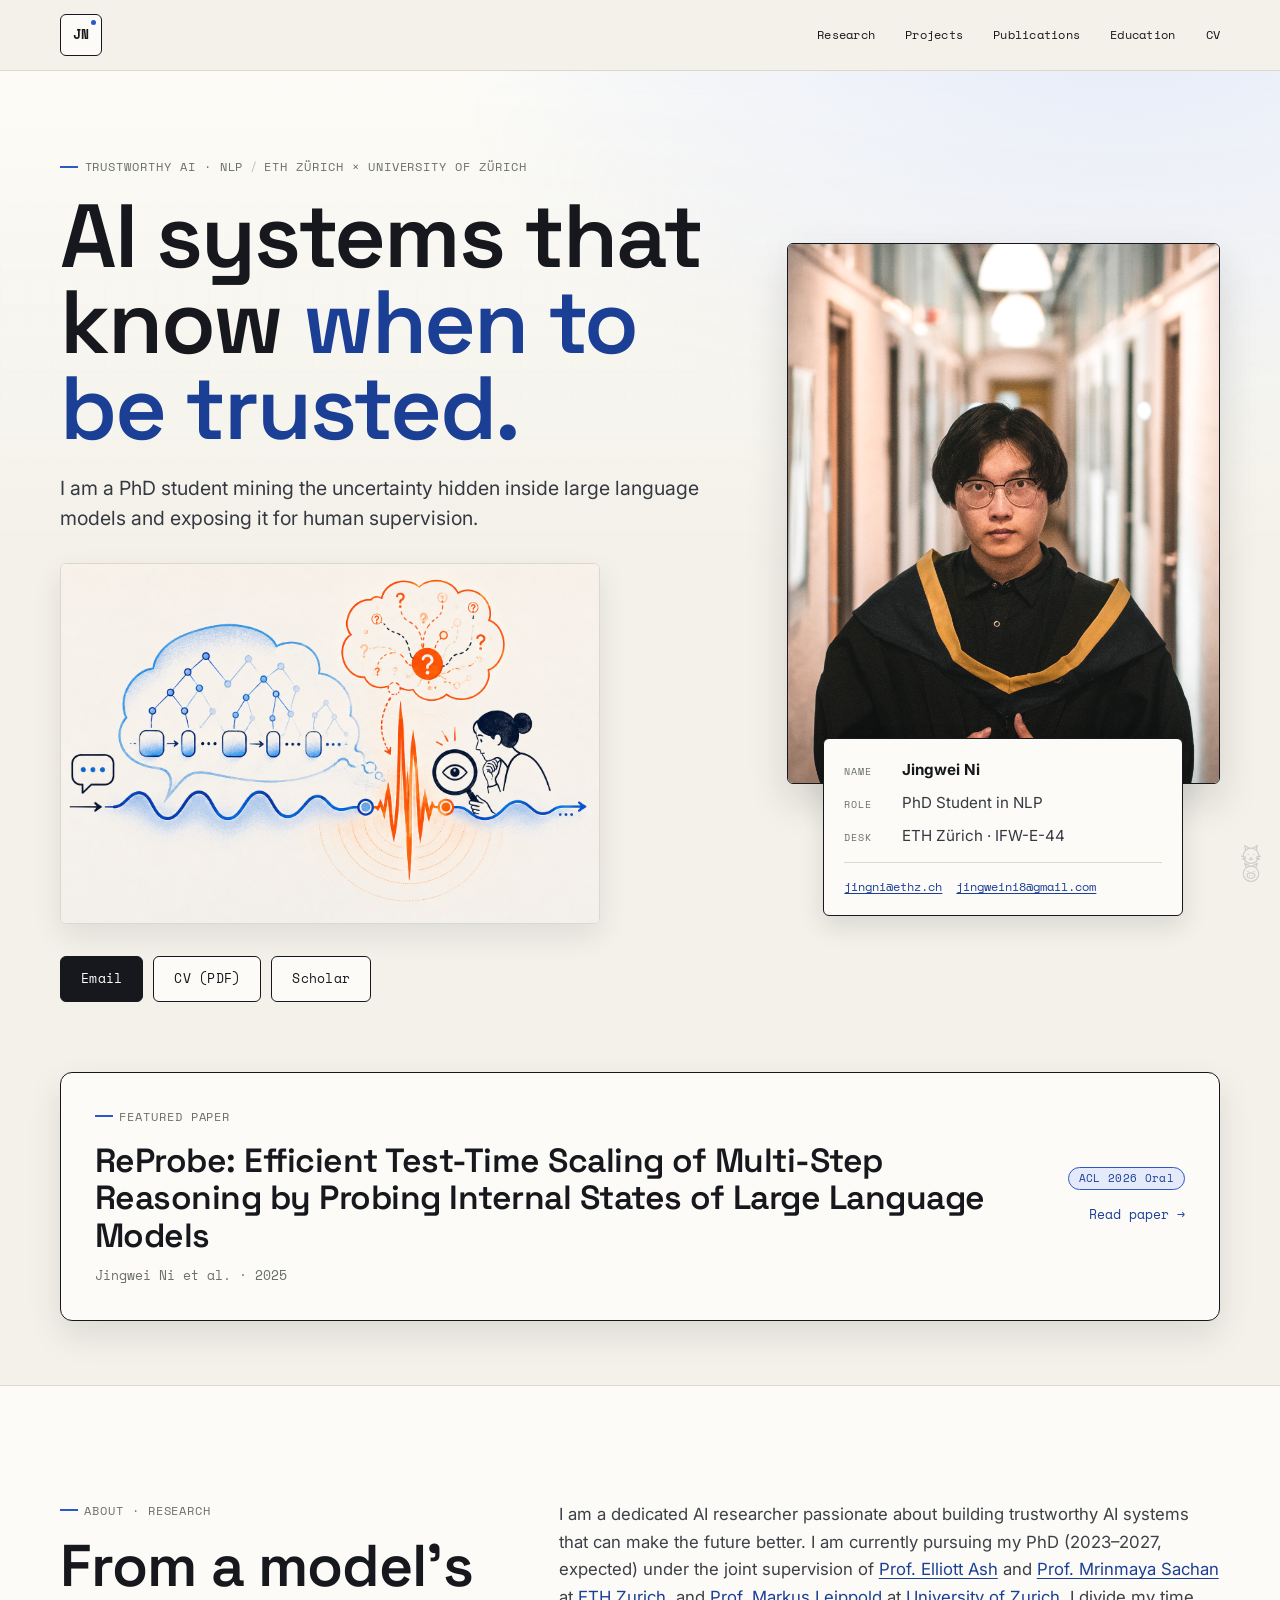
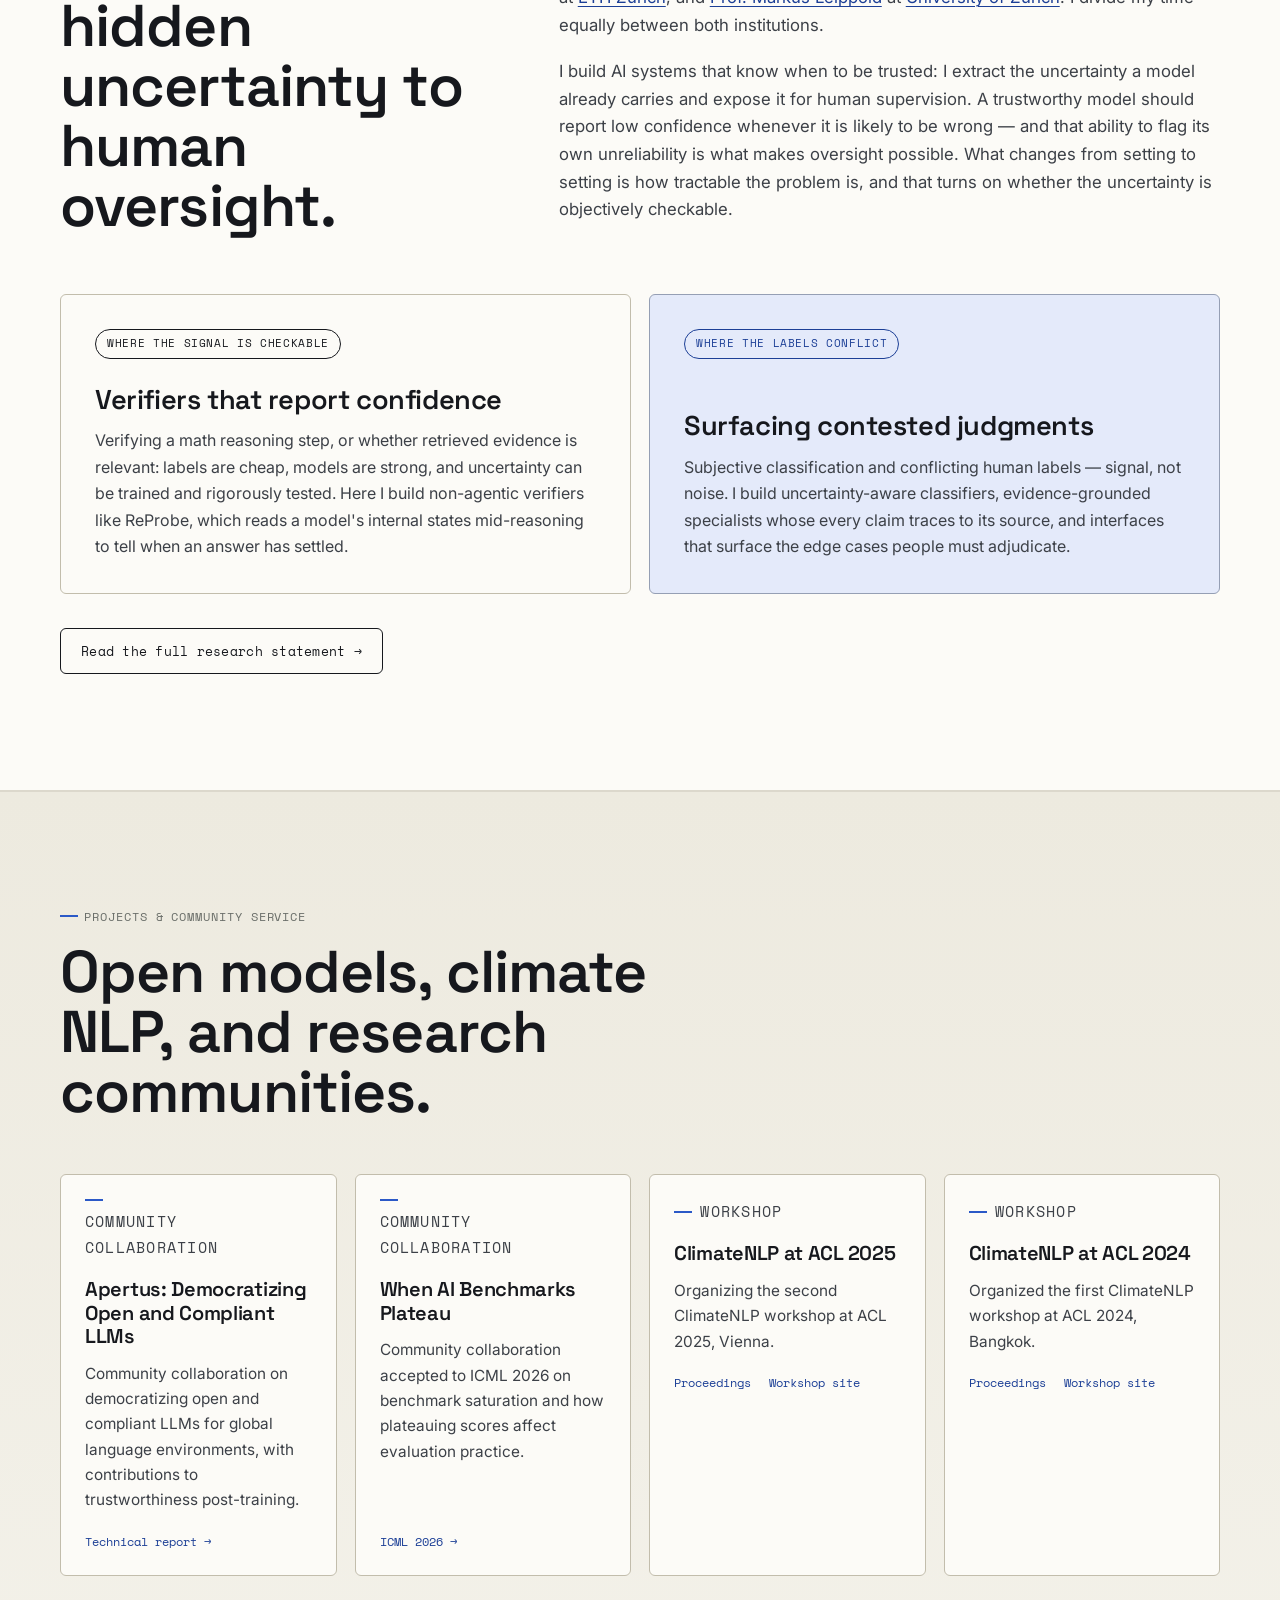
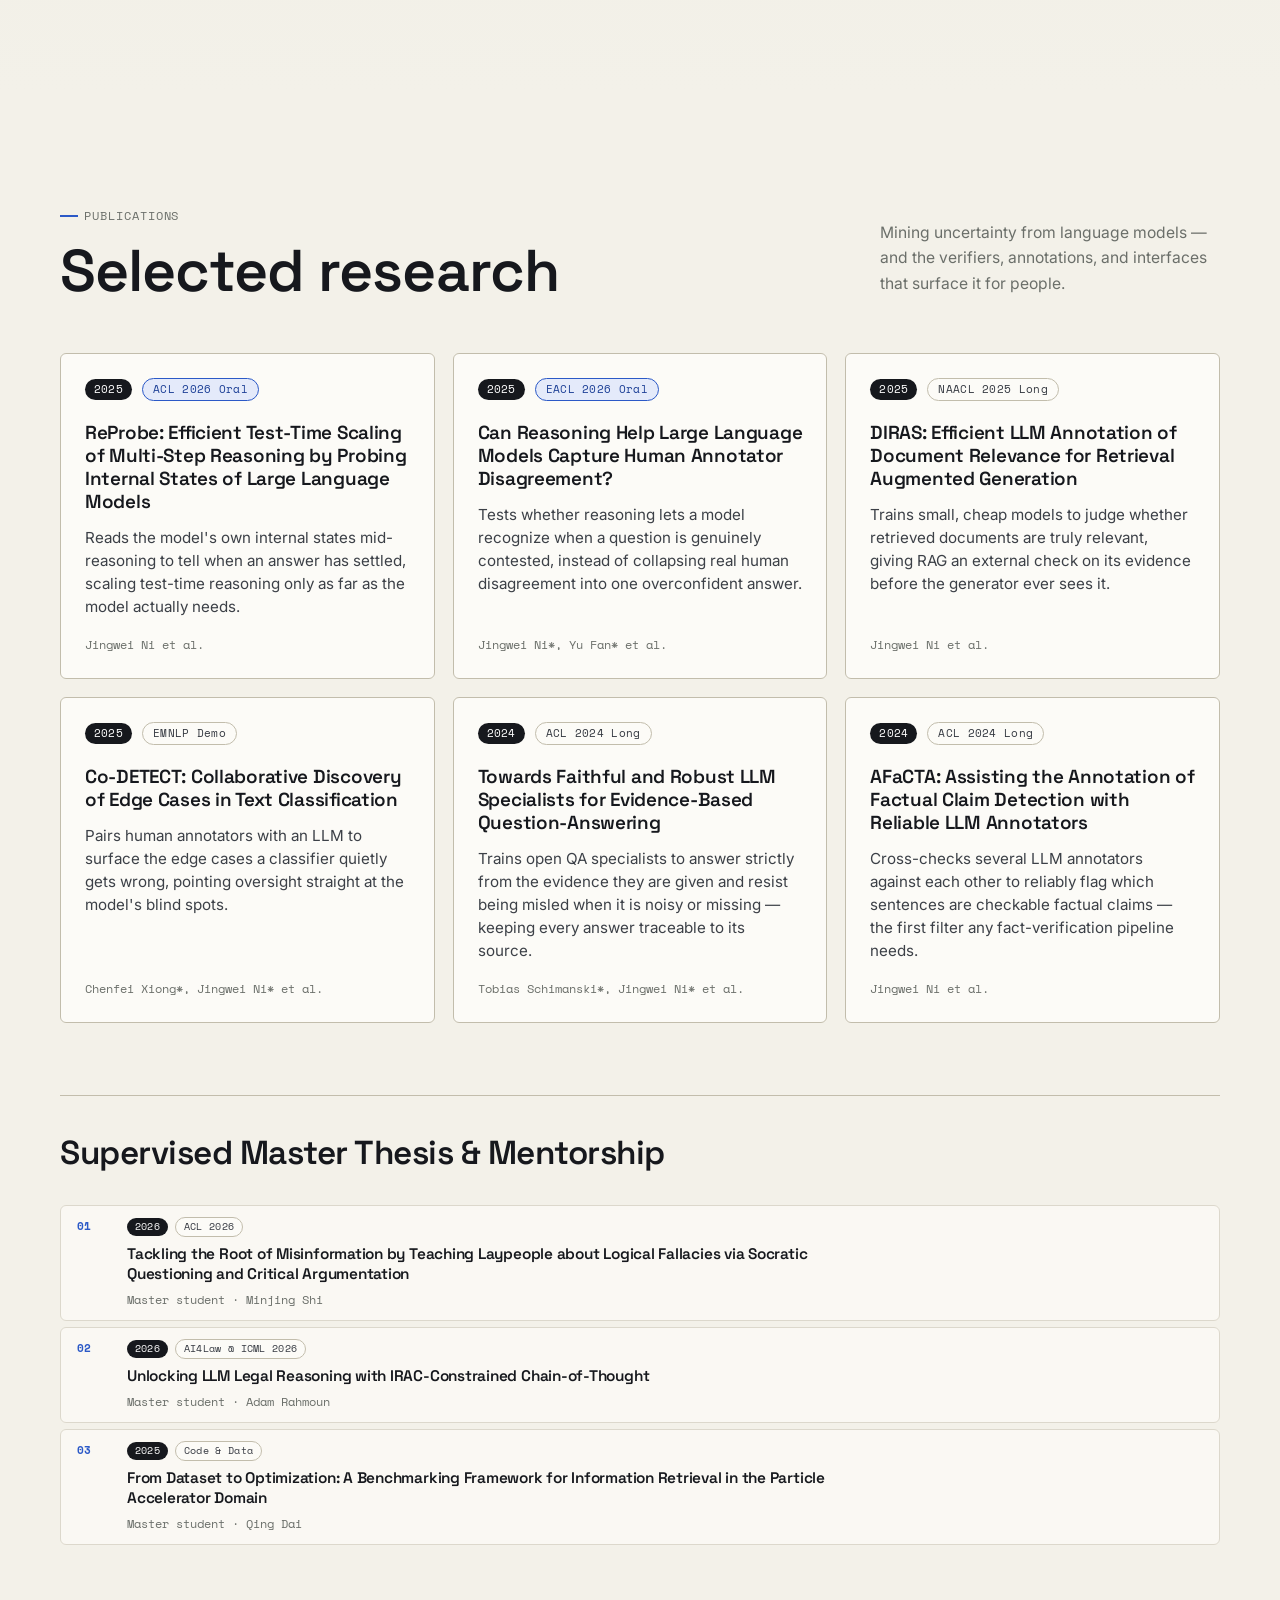
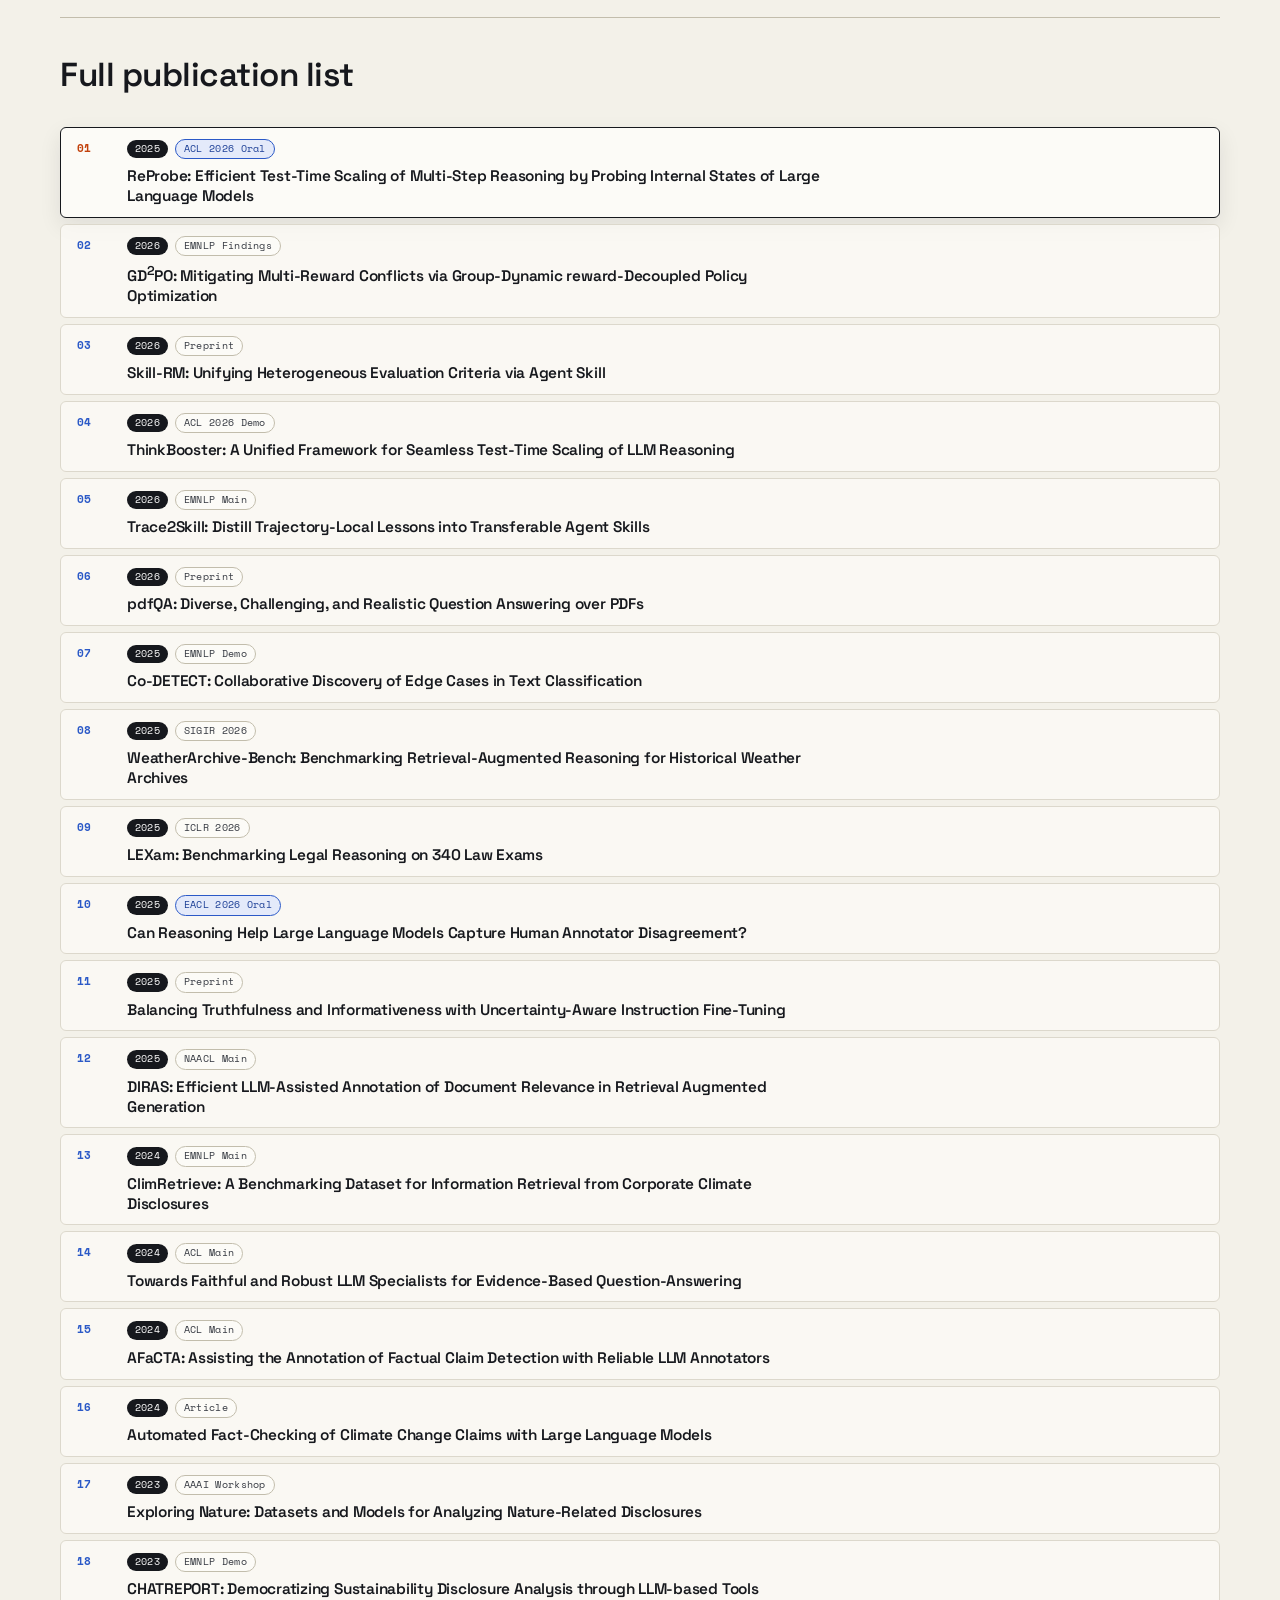
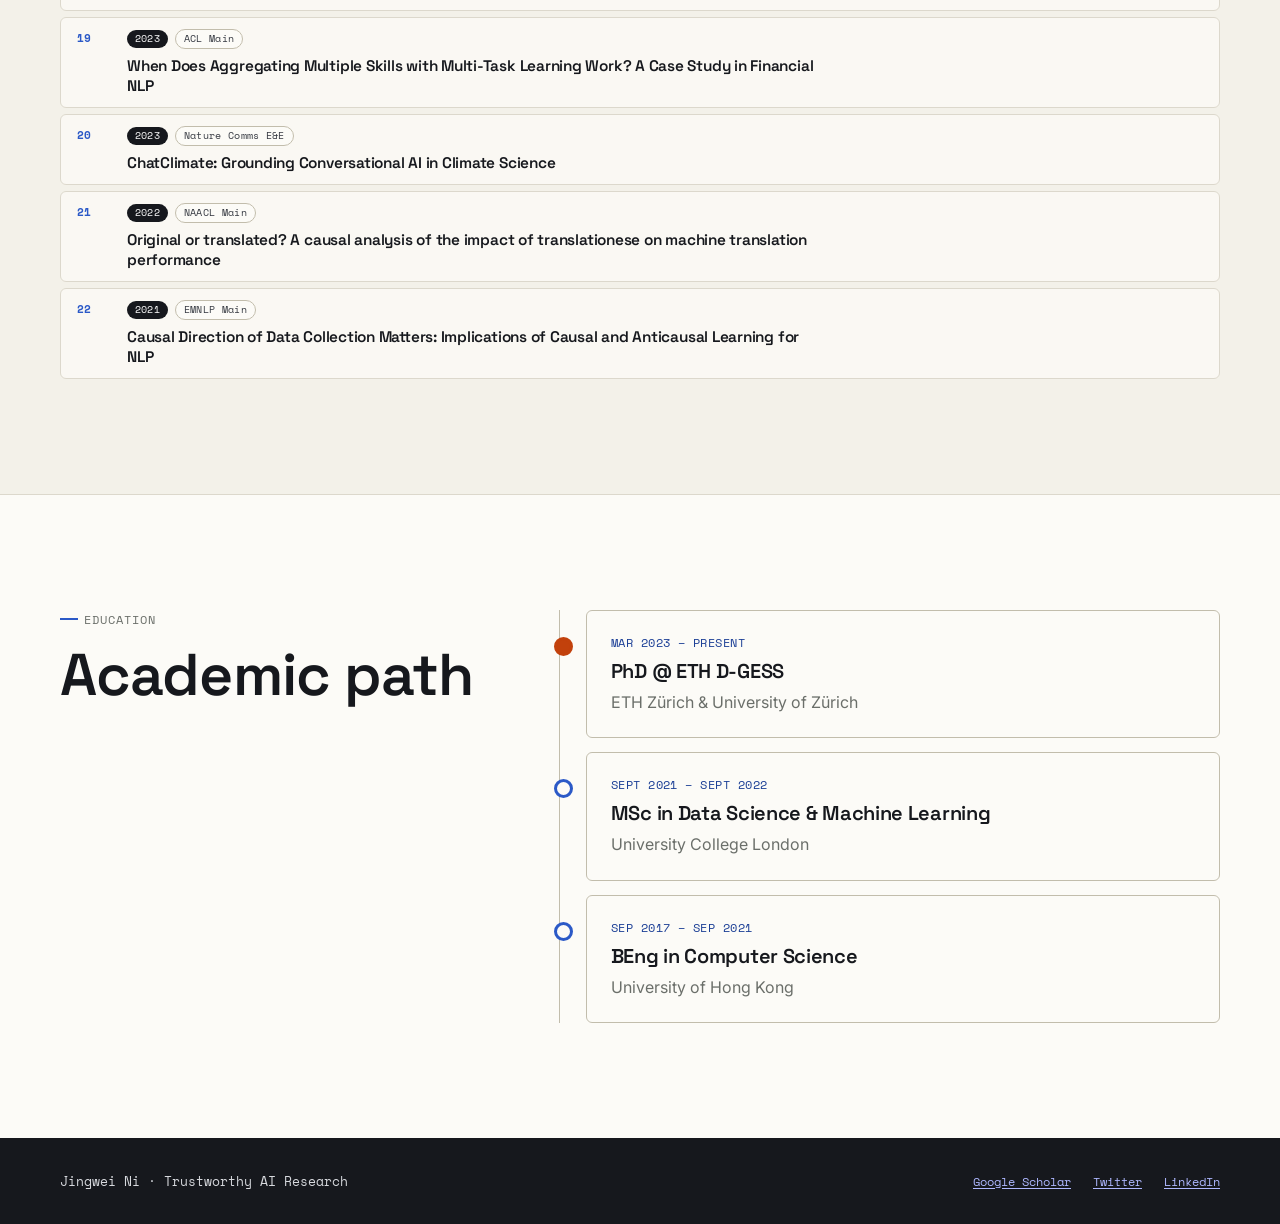
==== index.html @ 30f84365 "Update EMNLP publication labels" ====
<!DOCTYPE html>
<html lang="en">
<head>
  <meta charset="utf-8">
  <meta name="viewport" content="width=device-width, initial-scale=1">
  <meta name="description" content="Jingwei Ni is a PhD student in NLP at ETH Zurich and the University of Zurich working on trustworthy AI: mining uncertainty from large language models and exposing it for human supervision, with applications in climate and legal NLP.">
  <title>Jingwei Ni | Trustworthy AI Research</title>
  <link rel="preconnect" href="https://fonts.googleapis.com">
  <link rel="preconnect" href="https://fonts.gstatic.com" crossorigin>
  <link href="https://fonts.googleapis.com/css2?family=Inter:wght@400;500;600;700&family=Space+Grotesk:wght@400;500;600;700&family=Space+Mono:wght@400;700&display=swap" rel="stylesheet">
  <link rel="stylesheet" href="styles.css?v=7">
</head>
<body>
  <a class="skip-link" href="#main">Skip to content</a>

  <header class="site-header" id="home">
    <nav class="nav-shell" aria-label="Primary navigation">
      <a class="brand-mark" href="#home" aria-label="Jingwei Ni homepage">
        <span>JN</span>
      </a>
      <div class="nav-links">
        <a href="#research">Research</a>
        <a href="#events">Projects</a>
        <a href="#publications">Publications</a>
        <a href="#education">Education</a>
        <a href="Ni_Jingwei_s_CV.pdf">CV</a>
      </div>
    </nav>
  </header>

  <main id="main">
    <section class="hero">
      <div class="container hero-grid">
        <div class="hero-copy">
          <p class="readout hero-readout">
            <span>Trustworthy AI · NLP</span>
            <span aria-hidden="true" class="readout-div">/</span>
            <span>ETH Zürich × University of Zürich</span>
          </p>
          <h1>AI systems that know <span class="h1-accent">when to be trusted.</span></h1>
          <p class="hero-lede">
            I am a PhD student mining the uncertainty hidden inside large language models and exposing it for human supervision.
          </p>

          <figure class="hero-figure">
            <img src="teasing.png" width="1536" height="1024" alt="A language model's reasoning runs as a steady signal until it hits a spike of uncertainty, where a human reviewer steps in to check it.">
          </figure>

          <div class="hero-actions" aria-label="Contact and profile links">
            <a class="button primary" href="mailto:jingni@ethz.ch">Email</a>
            <a class="button secondary" href="Ni_Jingwei_s_CV.pdf">CV (PDF)</a>
            <a class="button secondary" href="https://scholar.google.com/citations?hl=en&user=y7A_izwAAAAJ">Scholar</a>
          </div>
        </div>

        <aside class="hero-portrait" aria-label="Profile summary">
          <div class="portrait-frame">
            <img src="photo.jpg" alt="Portrait of Jingwei Ni">
          </div>
          <div class="profile-card">
            <p class="plate-line"><span>Name</span><strong>Jingwei Ni</strong></p>
            <p class="plate-line"><span>Role</span>PhD Student in NLP</p>
            <p class="plate-line"><span>Desk</span>ETH Zürich · IFW-E-44</p>
            <div class="profile-links">
              <a href="mailto:jingni@ethz.ch">jingni@ethz.ch</a>
              <a href="mailto:jingweini8@gmail.com">jingweini8@gmail.com</a>
            </div>
          </div>
        </aside>
      </div>

      <div class="container">
        <article class="featured-paper" data-reveal>
          <div class="featured-body">
            <p class="readout">Featured paper</p>
            <h2><a href="https://arxiv.org/abs/2511.06209">ReProbe: Efficient Test-Time Scaling of Multi-Step Reasoning by Probing Internal States of Large Language Models</a></h2>
            <p class="featured-authors">Jingwei Ni et al. · 2025</p>
          </div>
          <div class="featured-meta">
            <span class="tag tag-oral">ACL 2026 Oral</span>
            <a class="featured-link" href="https://arxiv.org/abs/2511.06209">Read paper →</a>
          </div>
        </article>
      </div>
    </section>

    <section class="section-band intro-band" id="research">
      <div class="container intro-grid">
        <div class="intro-head" data-reveal>
          <p class="readout">About · Research</p>
          <h2 class="section-title">From a model's hidden uncertainty to human oversight.</h2>
        </div>
        <div class="prose" data-reveal>
          <p>
            I am a dedicated AI researcher passionate about building trustworthy AI systems that can make the future better.
            I am currently pursuing my PhD (2023–2027, expected) under the joint supervision of
            <a href="https://elliottash.com/">Prof. Elliott Ash</a> and
            <a href="http://www.mrinmaya.io/">Prof. Mrinmaya Sachan</a> at
            <a href="https://ethz.ch/en.html">ETH Zurich</a>, and
            <a href="https://www.bf.uzh.ch/en/persons/leippold-markus">Prof. Markus Leippold</a> at
            <a href="https://www.uzh.ch/en.html">University of Zurich</a>.
            I divide my time equally between both institutions.
          </p>
          <p>
            I build AI systems that know when to be trusted: I extract the uncertainty a model already carries and expose it for human supervision. A trustworthy model should report low confidence whenever it is likely to be wrong — and that ability to flag its own unreliability is what makes oversight possible. What changes from setting to setting is how tractable the problem is, and that turns on whether the uncertainty is objectively checkable.
          </p>
        </div>
      </div>
      <div class="container focus-block">
        <div class="focus-grid pair">
          <article class="focus-card" data-reveal>
            <span class="focus-tag">Where the signal is checkable</span>
            <h3>Verifiers that report confidence</h3>
            <p>
              Verifying a math reasoning step, or whether retrieved evidence is relevant: labels are cheap, models are strong, and uncertainty can be trained and rigorously tested. Here I build non-agentic verifiers like ReProbe, which reads a model's internal states mid-reasoning to tell when an answer has settled.
            </p>
          </article>
          <article class="focus-card accent" data-reveal>
            <span class="focus-tag">Where the labels conflict</span>
            <h3>Surfacing contested judgments</h3>
            <p>
              Subjective classification and conflicting human labels — signal, not noise. I build uncertainty-aware classifiers, evidence-grounded specialists whose every claim traces to its source, and interfaces that surface the edge cases people must adjudicate.
            </p>
          </article>
        </div>
        <div class="focus-cta" data-reveal>
          <a class="button secondary" href="research.html">Read the full research statement →</a>
        </div>
      </div>
    </section>

    <section class="section-band service-band" id="events">
      <div class="container">
        <div class="section-heading" data-reveal>
          <p class="readout">Projects &amp; community service</p>
          <h2 class="section-title">Open models, climate NLP, and research communities.</h2>
        </div>
        <div class="project-grid">
          <article class="project-card" data-reveal>
            <p class="readout">Community collaboration</p>
            <h3>Apertus: Democratizing Open and Compliant LLMs</h3>
            <p>Community collaboration on democratizing open and compliant LLMs for global language environments, with contributions to trustworthiness post-training.</p>
            <a class="card-link" href="https://arxiv.org/abs/2509.14233">Technical report →</a>
          </article>
          <article class="project-card" data-reveal>
            <p class="readout">Community collaboration</p>
            <h3>When AI Benchmarks Plateau</h3>
            <p>Community collaboration accepted to ICML 2026 on benchmark saturation and how plateauing scores affect evaluation practice.</p>
            <a class="card-link" href="https://arxiv.org/abs/2602.16763">ICML 2026 →</a>
          </article>
          <article class="project-card" data-reveal>
            <p class="readout">Workshop</p>
            <h3>ClimateNLP at ACL 2025</h3>
            <p>Organizing the second ClimateNLP workshop at ACL 2025, Vienna.</p>
            <div class="inline-links">
              <a href="https://aclanthology.org/2025.climatenlp-1.0/">Proceedings</a>
              <a href="https://nlp4climate.github.io/">Workshop site</a>
            </div>
          </article>
          <article class="project-card" data-reveal>
            <p class="readout">Workshop</p>
            <h3>ClimateNLP at ACL 2024</h3>
            <p>Organized the first ClimateNLP workshop at ACL 2024, Bangkok.</p>
            <div class="inline-links">
              <a href="https://aclanthology.org/volumes/2024.climatenlp-1/">Proceedings</a>
              <a href="https://nlp4climate.github.io/climatenlp2024/">Workshop site</a>
            </div>
          </article>
        </div>
      </div>
    </section>

    <section class="section-band" id="publications">
      <div class="container">
        <div class="section-heading publications-heading" data-reveal>
          <div>
            <p class="readout">Publications</p>
            <h2 class="section-title">Selected research</h2>
          </div>
          <p class="section-note">Mining uncertainty from language models — and the verifiers, annotations, and interfaces that surface it for people.</p>
        </div>

        <div class="selected-grid">
          <article class="publication-card" data-reveal>
            <div class="publication-meta">
              <span class="pub-year">2025</span>
              <span class="tag tag-oral">ACL 2026 Oral</span>
            </div>
            <h3><a href="https://arxiv.org/abs/2511.06209">ReProbe: Efficient Test-Time Scaling of Multi-Step Reasoning by Probing Internal States of Large Language Models</a></h3>
            <p class="pub-tldr">Reads the model's own internal states mid-reasoning to tell when an answer has settled, scaling test-time reasoning only as far as the model actually needs.</p>
            <p class="pub-authors">Jingwei Ni et al.</p>
          </article>
          <article class="publication-card" data-reveal>
            <div class="publication-meta">
              <span class="pub-year">2025</span>
              <span class="tag tag-oral">EACL 2026 Oral</span>
            </div>
            <h3><a href="https://arxiv.org/abs/2506.19467">Can Reasoning Help Large Language Models Capture Human Annotator Disagreement?</a></h3>
            <p class="pub-tldr">Tests whether reasoning lets a model recognize when a question is genuinely contested, instead of collapsing real human disagreement into one overconfident answer.</p>
            <p class="pub-authors">Jingwei Ni*, Yu Fan* et al.</p>
          </article>
          <article class="publication-card" data-reveal>
            <div class="publication-meta">
              <span class="pub-year">2025</span>
              <span class="tag">NAACL 2025 Long</span>
            </div>
            <h3><a href="https://arxiv.org/abs/2406.14162">DIRAS: Efficient LLM Annotation of Document Relevance for Retrieval Augmented Generation</a></h3>
            <p class="pub-tldr">Trains small, cheap models to judge whether retrieved documents are truly relevant, giving RAG an external check on its evidence before the generator ever sees it.</p>
            <p class="pub-authors">Jingwei Ni et al.</p>
          </article>
          <article class="publication-card" data-reveal>
            <div class="publication-meta">
              <span class="pub-year">2025</span>
              <span class="tag">EMNLP Demo</span>
            </div>
            <h3><a href="https://arxiv.org/abs/2507.05010">Co-DETECT: Collaborative Discovery of Edge Cases in Text Classification</a></h3>
            <p class="pub-tldr">Pairs human annotators with an LLM to surface the edge cases a classifier quietly gets wrong, pointing oversight straight at the model's blind spots.</p>
            <p class="pub-authors">Chenfei Xiong*, Jingwei Ni* et al.</p>
          </article>
          <article class="publication-card" data-reveal>
            <div class="publication-meta">
              <span class="pub-year">2024</span>
              <span class="tag">ACL 2024 Long</span>
            </div>
            <h3><a href="https://arxiv.org/abs/2402.08277">Towards Faithful and Robust LLM Specialists for Evidence-Based Question-Answering</a></h3>
            <p class="pub-tldr">Trains open QA specialists to answer strictly from the evidence they are given and resist being misled when it is noisy or missing — keeping every answer traceable to its source.</p>
            <p class="pub-authors">Tobias Schimanski*, Jingwei Ni* et al.</p>
          </article>
          <article class="publication-card" data-reveal>
            <div class="publication-meta">
              <span class="pub-year">2024</span>
              <span class="tag">ACL 2024 Long</span>
            </div>
            <h3><a href="https://arxiv.org/abs/2402.11073">AFaCTA: Assisting the Annotation of Factual Claim Detection with Reliable LLM Annotators</a></h3>
            <p class="pub-tldr">Cross-checks several LLM annotators against each other to reliably flag which sentences are checkable factual claims — the first filter any fact-verification pipeline needs.</p>
            <p class="pub-authors">Jingwei Ni et al.</p>
          </article>
        </div>

        <div class="publication-list-block mentorship-block">
          <div class="list-head">
            <h2>Supervised Master Thesis &amp; Mentorship</h2>
          </div>
          <div class="publication-table" role="list">
            <article class="publication-entry" role="listitem">
              <div class="publication-index">01</div>
              <div class="publication-body">
                <div class="publication-tags">
                  <span class="pub-year">2026</span>
                  <span class="tag">ACL 2026</span>
                </div>
                <h3><a href="https://arxiv.org/abs/2606.01020">Tackling the Root of Misinformation by Teaching Laypeople about Logical Fallacies via Socratic Questioning and Critical Argumentation</a></h3>
                <p class="mentor-student">Master student · Minjing Shi</p>
              </div>
            </article>
            <article class="publication-entry" role="listitem">
              <div class="publication-index">02</div>
              <div class="publication-body">
                <div class="publication-tags">
                  <span class="pub-year">2026</span>
                  <span class="tag">AI4Law @ ICML 2026</span>
                </div>
                <h3>Unlocking LLM Legal Reasoning with IRAC-Constrained Chain-of-Thought</h3>
                <p class="mentor-student">Master student · Adam Rahmoun</p>
              </div>
            </article>
            <article class="publication-entry" role="listitem">
              <div class="publication-index">03</div>
              <div class="publication-body">
                <div class="publication-tags">
                  <span class="pub-year">2025</span>
                  <span class="tag">Code &amp; Data</span>
                </div>
                <h3><a href="https://github.com/qing-dai/Information_retrieval_framework_in_accelerator_physics">From Dataset to Optimization: A Benchmarking Framework for Information Retrieval in the Particle Accelerator Domain</a></h3>
                <p class="mentor-student">Master student · Qing Dai</p>
              </div>
            </article>
          </div>
        </div>

        <div class="publication-list-block">
          <div class="list-head">
            <h2>Full publication list</h2>
          </div>
          <div class="publication-table" role="list">
            <article class="publication-entry featured-entry" role="listitem">
              <div class="publication-index">01</div>
              <div class="publication-body">
                <div class="publication-tags">
                  <span class="pub-year">2025</span>
                  <span class="tag tag-oral">ACL 2026 Oral</span>
                </div>
                <h3><a href="https://arxiv.org/abs/2511.06209">ReProbe: Efficient Test-Time Scaling of Multi-Step Reasoning by Probing Internal States of Large Language Models</a></h3>
              </div>
            </article>
            <article class="publication-entry" role="listitem">
              <div class="publication-index">02</div>
              <div class="publication-body">
                <div class="publication-tags">
                  <span class="pub-year">2026</span>
                  <span class="tag">EMNLP Findings</span>
                </div>
                <h3><a href="https://arxiv.org/abs/2606.16771">GD<sup>2</sup>PO: Mitigating Multi-Reward Conflicts via Group-Dynamic reward-Decoupled Policy Optimization</a></h3>
              </div>
            </article>
            <article class="publication-entry" role="listitem">
              <div class="publication-index">03</div>
              <div class="publication-body">
                <div class="publication-tags">
                  <span class="pub-year">2026</span>
                  <span class="tag">Preprint</span>
                </div>
                <h3><a href="https://arxiv.org/abs/2606.03980">Skill-RM: Unifying Heterogeneous Evaluation Criteria via Agent Skill</a></h3>
              </div>
            </article>
            <article class="publication-entry" role="listitem">
              <div class="publication-index">04</div>
              <div class="publication-body">
                <div class="publication-tags">
                  <span class="pub-year">2026</span>
                  <span class="tag">ACL 2026 Demo</span>
                </div>
                <h3><a href="https://arxiv.org/abs/2606.06915">ThinkBooster: A Unified Framework for Seamless Test-Time Scaling of LLM Reasoning</a></h3>
              </div>
            </article>
            <article class="publication-entry" role="listitem">
              <div class="publication-index">05</div>
              <div class="publication-body">
                <div class="publication-tags">
                  <span class="pub-year">2026</span>
                  <span class="tag">EMNLP Main</span>
                </div>
                <h3><a href="https://arxiv.org/abs/2603.25158">Trace2Skill: Distill Trajectory-Local Lessons into Transferable Agent Skills</a></h3>
              </div>
            </article>
            <article class="publication-entry" role="listitem">
              <div class="publication-index">06</div>
              <div class="publication-body">
                <div class="publication-tags">
                  <span class="pub-year">2026</span>
                  <span class="tag">Preprint</span>
                </div>
                <h3><a href="https://arxiv.org/abs/2601.02285">pdfQA: Diverse, Challenging, and Realistic Question Answering over PDFs</a></h3>
              </div>
            </article>
            <article class="publication-entry" role="listitem">
              <div class="publication-index">07</div>
              <div class="publication-body">
                <div class="publication-tags">
                  <span class="pub-year">2025</span>
                  <span class="tag">EMNLP Demo</span>
                </div>
                <h3><a href="https://arxiv.org/abs/2507.05010">Co-DETECT: Collaborative Discovery of Edge Cases in Text Classification</a></h3>
              </div>
            </article>
            <article class="publication-entry" role="listitem">
              <div class="publication-index">08</div>
              <div class="publication-body">
                <div class="publication-tags">
                  <span class="pub-year">2025</span>
                  <span class="tag">SIGIR 2026</span>
                </div>
                <h3><a href="https://arxiv.org/abs/2510.05336">WeatherArchive-Bench: Benchmarking Retrieval-Augmented Reasoning for Historical Weather Archives</a></h3>
              </div>
            </article>
            <article class="publication-entry" role="listitem">
              <div class="publication-index">09</div>
              <div class="publication-body">
                <div class="publication-tags">
                  <span class="pub-year">2025</span>
                  <span class="tag">ICLR 2026</span>
                </div>
                <h3><a href="https://arxiv.org/abs/2505.12864">LEXam: Benchmarking Legal Reasoning on 340 Law Exams</a></h3>
              </div>
            </article>
            <article class="publication-entry" role="listitem">
              <div class="publication-index">10</div>
              <div class="publication-body">
                <div class="publication-tags">
                  <span class="pub-year">2025</span>
                  <span class="tag tag-oral">EACL 2026 Oral</span>
                </div>
                <h3><a href="https://arxiv.org/abs/2506.19467">Can Reasoning Help Large Language Models Capture Human Annotator Disagreement?</a></h3>
              </div>
            </article>
            <article class="publication-entry" role="listitem">
              <div class="publication-index">11</div>
              <div class="publication-body">
                <div class="publication-tags">
                  <span class="pub-year">2025</span>
                  <span class="tag">Preprint</span>
                </div>
                <h3><a href="https://arxiv.org/abs/2502.11962">Balancing Truthfulness and Informativeness with Uncertainty-Aware Instruction Fine-Tuning</a></h3>
              </div>
            </article>
            <article class="publication-entry" role="listitem">
              <div class="publication-index">12</div>
              <div class="publication-body">
                <div class="publication-tags">
                  <span class="pub-year">2025</span>
                  <span class="tag">NAACL Main</span>
                </div>
                <h3><a href="https://arxiv.org/abs/2406.14162">DIRAS: Efficient LLM-Assisted Annotation of Document Relevance in Retrieval Augmented Generation</a></h3>
              </div>
            </article>
            <article class="publication-entry" role="listitem">
              <div class="publication-index">13</div>
              <div class="publication-body">
                <div class="publication-tags">
                  <span class="pub-year">2024</span>
                  <span class="tag">EMNLP Main</span>
                </div>
                <h3><a href="https://arxiv.org/abs/2406.09818">ClimRetrieve: A Benchmarking Dataset for Information Retrieval from Corporate Climate Disclosures</a></h3>
              </div>
            </article>
            <article class="publication-entry" role="listitem">
              <div class="publication-index">14</div>
              <div class="publication-body">
                <div class="publication-tags">
                  <span class="pub-year">2024</span>
                  <span class="tag">ACL Main</span>
                </div>
                <h3><a href="https://arxiv.org/abs/2402.08277">Towards Faithful and Robust LLM Specialists for Evidence-Based Question-Answering</a></h3>
              </div>
            </article>
            <article class="publication-entry" role="listitem">
              <div class="publication-index">15</div>
              <div class="publication-body">
                <div class="publication-tags">
                  <span class="pub-year">2024</span>
                  <span class="tag">ACL Main</span>
                </div>
                <h3><a href="https://arxiv.org/abs/2402.11073">AFaCTA: Assisting the Annotation of Factual Claim Detection with Reliable LLM Annotators</a></h3>
              </div>
            </article>
            <article class="publication-entry" role="listitem">
              <div class="publication-index">16</div>
              <div class="publication-body">
                <div class="publication-tags">
                  <span class="pub-year">2024</span>
                  <span class="tag">Article</span>
                </div>
                <h3><a href="https://arxiv.org/abs/2401.12566">Automated Fact-Checking of Climate Change Claims with Large Language Models</a></h3>
              </div>
            </article>
            <article class="publication-entry" role="listitem">
              <div class="publication-index">17</div>
              <div class="publication-body">
                <div class="publication-tags">
                  <span class="pub-year">2023</span>
                  <span class="tag">AAAI Workshop</span>
                </div>
                <h3><a href="https://arxiv.org/abs/2312.17337">Exploring Nature: Datasets and Models for Analyzing Nature-Related Disclosures</a></h3>
              </div>
            </article>
            <article class="publication-entry" role="listitem">
              <div class="publication-index">18</div>
              <div class="publication-body">
                <div class="publication-tags">
                  <span class="pub-year">2023</span>
                  <span class="tag">EMNLP Demo</span>
                </div>
                <h3><a href="https://arxiv.org/abs/2307.15770">CHATREPORT: Democratizing Sustainability Disclosure Analysis through LLM-based Tools</a></h3>
              </div>
            </article>
            <article class="publication-entry" role="listitem">
              <div class="publication-index">19</div>
              <div class="publication-body">
                <div class="publication-tags">
                  <span class="pub-year">2023</span>
                  <span class="tag">ACL Main</span>
                </div>
                <h3><a href="https://arxiv.org/abs/2305.14007">When Does Aggregating Multiple Skills with Multi-Task Learning Work? A Case Study in Financial NLP</a></h3>
              </div>
            </article>
            <article class="publication-entry" role="listitem">
              <div class="publication-index">20</div>
              <div class="publication-body">
                <div class="publication-tags">
                  <span class="pub-year">2023</span>
                  <span class="tag">Nature Comms E&amp;E</span>
                </div>
                <h3><a href="https://papers.ssrn.com/sol3/papers.cfm?abstract_id=4414628">ChatClimate: Grounding Conversational AI in Climate Science</a></h3>
              </div>
            </article>
            <article class="publication-entry" role="listitem">
              <div class="publication-index">21</div>
              <div class="publication-body">
                <div class="publication-tags">
                  <span class="pub-year">2022</span>
                  <span class="tag">NAACL Main</span>
                </div>
                <h3><a href="https://aclanthology.org/2022.naacl-main.389/">Original or translated? A causal analysis of the impact of translationese on machine translation performance</a></h3>
              </div>
            </article>
            <article class="publication-entry" role="listitem">
              <div class="publication-index">22</div>
              <div class="publication-body">
                <div class="publication-tags">
                  <span class="pub-year">2021</span>
                  <span class="tag">EMNLP Main</span>
                </div>
                <h3><a href="https://aclanthology.org/2021.emnlp-main.748/">Causal Direction of Data Collection Matters: Implications of Causal and Anticausal Learning for NLP</a></h3>
              </div>
            </article>
          </div>
        </div>
      </div>
    </section>

    <section class="section-band education-band" id="education">
      <div class="container education-grid">
        <div class="education-head" data-reveal>
          <p class="readout">Education</p>
          <h2 class="section-title">Academic path</h2>
        </div>
        <div class="timeline">
          <article class="timeline-item" data-reveal>
            <span class="timeline-date">Mar 2023 – Present</span>
            <h3>PhD @ ETH D-GESS</h3>
            <p>ETH Zürich &amp; University of Zürich</p>
          </article>
          <article class="timeline-item" data-reveal>
            <span class="timeline-date">Sept 2021 – Sept 2022</span>
            <h3>MSc in Data Science &amp; Machine Learning</h3>
            <p>University College London</p>
          </article>
          <article class="timeline-item" data-reveal>
            <span class="timeline-date">Sep 2017 – Sep 2021</span>
            <h3>BEng in Computer Science</h3>
            <p>University of Hong Kong</p>
          </article>
        </div>
      </div>
    </section>
  </main>

  <footer class="site-footer">
    <div class="container footer-grid">
      <p>Jingwei Ni · Trustworthy AI Research</p>
      <div class="footer-links">
        <a href="https://scholar.google.com/citations?hl=en&user=y7A_izwAAAAJ">Google Scholar</a>
        <a href="https://twitter.com/NJingwei">Twitter</a>
        <a href="https://www.linkedin.com/in/jingwei-ni-8a9293152">LinkedIn</a>
      </div>
    </div>
    <div class="footer-cat" aria-hidden="true" title="meow">
      <span class="cat-meow">meow</span>
      <svg viewBox="0 0 32 32" fill="none" stroke="currentColor" stroke-width="1.4" stroke-linejoin="round" stroke-linecap="round">
        <path d="M9.3 10.3 L8.4 4.2 L13.6 7.6"/>
        <path d="M22.7 10.3 L23.6 4.2 L18.4 7.6"/>
        <circle cx="16" cy="17" r="9.5"/>
        <path d="M14.4 18.7 L17.6 18.7 L16 20.2 Z" fill="currentColor" stroke="none"/>
        <path d="M16 20.2 L16 21.1 M13.6 20.9 Q14.8 22.4 16 21.1 Q17.2 22.4 18.4 20.9"/>
        <circle cx="12.4" cy="15.4" r="0.85" fill="currentColor" stroke="none"/>
        <circle cx="19.6" cy="15.4" r="0.85" fill="currentColor" stroke="none"/>
        <path d="M4.4 17.4 L9.3 18.4 M5 21.2 L9.6 20.1"/>
        <path d="M27.6 17.4 L22.7 18.4 M27 21.2 L22.4 20.1"/>
      </svg>
    </div>
    <div class="footer-pig" aria-hidden="true" title="oink">
      <span class="pig-oink">oink</span>
      <svg viewBox="0 0 32 32" fill="none" stroke="currentColor" stroke-width="1.4" stroke-linejoin="round" stroke-linecap="round">
        <path d="M10 8.5 L8 4 L13.5 6.8"/>
        <path d="M22 8.5 L24 4 L18.5 6.8"/>
        <circle cx="16" cy="17" r="9.5"/>
        <ellipse cx="16" cy="19.2" rx="4.8" ry="3.4"/>
        <circle cx="14.4" cy="19.2" r="0.85" fill="currentColor" stroke="none"/>
        <circle cx="17.6" cy="19.2" r="0.85" fill="currentColor" stroke="none"/>
        <circle cx="12.2" cy="14" r="0.85" fill="currentColor" stroke="none"/>
        <circle cx="19.8" cy="14" r="0.85" fill="currentColor" stroke="none"/>
      </svg>
    </div>
  </footer>

  <script>
    document.documentElement.classList.add('js');
    (function () {
      var reduce = window.matchMedia('(prefers-reduced-motion: reduce)');
      if (reduce.matches) {
        document.querySelectorAll('[data-reveal]').forEach(function (el) { el.classList.add('in'); });
        return;
      }
      if (!('IntersectionObserver' in window)) {
        document.querySelectorAll('[data-reveal]').forEach(function (el) { el.classList.add('in'); });
        return;
      }
      var io = new IntersectionObserver(function (entries) {
        entries.forEach(function (e) {
          if (e.isIntersecting) { e.target.classList.add('in'); io.unobserve(e.target); }
        });
      }, { threshold: 0.12, rootMargin: '0px 0px -8% 0px' });
      document.querySelectorAll('[data-reveal]').forEach(function (el) { io.observe(el); });
    })();
  </script>
</body>
</html>
---- styles.css ----
/* =========================================================================
   Jingwei Ni — "Calibrated" instrument identity
   Palette derived from the research thesis: confidence vs. verified truth.
   ========================================================================= */

:root {
  --ink: #16181d;
  --ink-soft: #353941;
  --body: #3c4047;
  --muted: #6b6f6a;
  --paper: #f3f1e9;
  --paper-2: #edeadf;
  --surface: #fcfbf7;
  --line: #dcd8cc;
  --line-strong: #c2bdac;

  --signal: #2b59c7;          /* "calibrated / verified" */
  --signal-ink: #1c3f96;
  --signal-soft: #e4eafa;
  --trace: #c2410c;           /* "flagged / not yet verified" */

  --radius: 6px;
  --radius-lg: 12px;
  --max-width: 1160px;

  --mono: "Space Mono", ui-monospace, "SFMono-Regular", Menlo, Consolas, monospace;
  --display: "Space Grotesk", "Inter", system-ui, sans-serif;
  --sans: "Inter", system-ui, -apple-system, "Segoe UI", sans-serif;
}

* { box-sizing: border-box; }

html { scroll-behavior: smooth; }

[id] { scroll-margin-top: 88px; }

body {
  margin: 0;
  background: var(--paper);
  color: var(--body);
  font-family: var(--sans);
  font-size: 16px;
  line-height: 1.65;
  -webkit-font-smoothing: antialiased;
  text-rendering: optimizeLegibility;
}

/* Faint graph-paper grid — measurement, not decoration */
body::before {
  position: fixed;
  inset: 0;
  z-index: -1;
  pointer-events: none;
  content: "";
  background-image:
    linear-gradient(90deg, rgba(22, 24, 29, 0.04) 1px, transparent 1px),
    linear-gradient(0deg, rgba(22, 24, 29, 0.04) 1px, transparent 1px);
  background-size: 26px 26px;
  mask-image: linear-gradient(to bottom, rgba(0, 0, 0, 0.55), transparent 62%);
}

img { max-width: 100%; height: auto; display: block; }

a {
  color: var(--signal-ink);
  text-decoration-thickness: 0.07em;
  text-underline-offset: 0.18em;
  transition: color 0.18s ease;
}

a:hover { color: var(--trace); }

:focus-visible {
  outline: 2px solid var(--signal);
  outline-offset: 3px;
  border-radius: 3px;
}

.skip-link {
  position: absolute;
  top: 12px;
  left: 12px;
  z-index: 20;
  padding: 10px 14px;
  background: var(--ink);
  color: #fff;
  border-radius: var(--radius);
  text-decoration: none;
  transform: translateY(-160%);
}

.skip-link:focus { transform: translateY(0); }

.container {
  width: min(100% - 40px, var(--max-width));
  margin-inline: auto;
}

/* ---- shared type bits ------------------------------------------------- */

h1, h2, h3 {
  font-family: var(--display);
  color: var(--ink);
  margin-top: 0;
  font-weight: 600;
  letter-spacing: -0.015em;
}

p { margin-top: 0; }

/* mono "readout" label — the instrument vernacular */
.readout {
  display: flex;
  flex-wrap: wrap;
  align-items: center;
  gap: 0.55em;
  margin: 0 0 16px;
  font-family: var(--mono);
  font-size: 0.72rem;
  font-weight: 400;
  letter-spacing: 0.08em;
  text-transform: uppercase;
  color: var(--muted);
}

.readout::before {
  content: "";
  width: 18px;
  height: 2px;
  flex: 0 0 auto;
  background: var(--signal);
}

.readout-div { color: var(--line-strong); }

/* ---- header / nav ----------------------------------------------------- */

.site-header {
  position: sticky;
  top: 0;
  z-index: 10;
  border-bottom: 1px solid var(--line);
  background: color-mix(in srgb, var(--paper) 82%, transparent);
  backdrop-filter: blur(14px);
  -webkit-backdrop-filter: blur(14px);
}

.nav-shell {
  width: min(100% - 40px, var(--max-width));
  min-height: 70px;
  margin-inline: auto;
  display: flex;
  align-items: center;
  justify-content: space-between;
  gap: 24px;
}

.brand-mark {
  position: relative;
  width: 42px;
  height: 42px;
  display: inline-grid;
  place-items: center;
  flex: 0 0 auto;
  border: 1px solid var(--ink);
  border-radius: var(--radius);
  background: var(--surface);
  color: var(--ink);
  font-family: var(--mono);
  font-weight: 700;
  font-size: 0.82rem;
  text-decoration: none;
}

.brand-mark::after {
  content: "";
  position: absolute;
  top: 5px;
  right: 5px;
  width: 5px;
  height: 5px;
  background: var(--signal);
  border-radius: 50%;
}

.nav-links {
  display: flex;
  align-items: center;
  justify-content: flex-end;
  gap: clamp(14px, 3vw, 30px);
  flex-wrap: wrap;
}

.nav-links a {
  position: relative;
  color: var(--ink);
  font-family: var(--mono);
  font-size: 0.78rem;
  letter-spacing: 0.02em;
  text-decoration: none;
}

.nav-links a::after {
  content: "";
  position: absolute;
  left: 0;
  bottom: -5px;
  width: 100%;
  height: 1.5px;
  background: var(--signal);
  transform: scaleX(0);
  transform-origin: left;
  transition: transform 0.2s ease;
}

.nav-links a:hover,
.nav-links a:focus-visible { color: var(--signal-ink); }

.nav-links a:hover::after,
.nav-links a:focus-visible::after { transform: scaleX(1); }

/* ---- section rhythm --------------------------------------------------- */

.section-band { padding: clamp(60px, 9vw, 116px) 0; }

.section-heading { margin-bottom: clamp(30px, 5vw, 52px); }

.section-title {
  margin: 0;
  font-size: clamp(2rem, 4.6vw, 3.7rem);
  line-height: 1.02;
}

.section-heading .section-title { max-width: 18ch; }

/* ---- hero ------------------------------------------------------------- */

.hero {
  position: relative;
  padding: clamp(44px, 7vw, 86px) 0 clamp(40px, 6vw, 64px);
  overflow: hidden;
}

.hero::before {
  content: "";
  position: absolute;
  inset: 0 0 auto 0;
  height: 100%;
  background:
    radial-gradient(120% 90% at 88% -10%, var(--signal-soft) 0%, transparent 46%),
    linear-gradient(180deg, var(--surface), transparent 38%);
  z-index: -1;
  pointer-events: none;
}

.hero-grid {
  display: grid;
  grid-template-columns: minmax(0, 1.2fr) minmax(290px, 0.8fr);
  gap: clamp(36px, 6vw, 78px);
  align-items: center;
}

.hero-grid > *,
.intro-grid > *,
.education-grid > *,
.publications-heading > * { min-width: 0; }

.hero-readout { font-size: 0.74rem; }

h1 {
  margin: 0 0 22px;
  max-width: 16ch;
  font-size: clamp(2.7rem, 7.4vw, 5.6rem);
  line-height: 0.96;
  font-weight: 600;
  letter-spacing: -0.025em;
}

.h1-accent { color: var(--signal-ink); }

.hero-lede {
  max-width: 54ch;
  margin: 0 0 30px;
  color: var(--ink-soft);
  font-size: clamp(1.05rem, 1.7vw, 1.22rem);
  line-height: 1.55;
}

/* ---- signature: hero figure ------------------------------------------ */

.hero-figure {
  margin: 0 0 32px;
  max-width: 540px;
  border: 1px solid var(--line);
  border-radius: var(--radius);
  overflow: hidden;
  background: var(--surface);
  box-shadow: 0 12px 30px rgba(22, 24, 29, 0.09);
}

.hero-figure img {
  display: block;
  width: 100%;
  height: auto;
}

/* ---- buttons ---------------------------------------------------------- */

.hero-actions,
.profile-links,
.inline-links,
.footer-links {
  display: flex;
  flex-wrap: wrap;
  gap: 10px;
}

.button {
  min-height: 46px;
  display: inline-flex;
  align-items: center;
  justify-content: center;
  padding: 11px 20px;
  border: 1px solid var(--ink);
  border-radius: var(--radius);
  font-family: var(--mono);
  font-size: 0.82rem;
  letter-spacing: 0.02em;
  text-decoration: none;
  transition: transform 0.16s ease, box-shadow 0.16s ease, background 0.16s ease, color 0.16s ease;
}

.button.primary { background: var(--ink); color: #fff; border-color: var(--ink); }
.button.secondary { background: var(--surface); color: var(--ink); }

.button:hover,
.button:focus-visible {
  transform: translateY(-2px);
  box-shadow: 0 6px 16px rgba(22, 24, 29, 0.16);
}

.button.primary:hover,
.button.primary:focus-visible { background: var(--signal-ink); border-color: var(--signal-ink); }
.button.secondary:hover,
.button.secondary:focus-visible { border-color: var(--signal); color: var(--signal-ink); }

/* ---- hero portrait + instrument plate -------------------------------- */

.hero-portrait { position: relative; }

.portrait-frame {
  overflow: hidden;
  border: 1px solid var(--ink);
  border-radius: var(--radius);
  background: var(--surface);
  box-shadow: 0 18px 40px rgba(22, 24, 29, 0.14);
}

.portrait-frame img {
  width: 100%;
  aspect-ratio: 4 / 5;
  object-fit: cover;
  object-position: 50% 18%;
  filter: saturate(0.97) contrast(1.03);
}

.profile-card {
  position: relative;
  width: min(90%, 360px);
  margin: -46px auto 0;
  padding: 18px 20px;
  border: 1px solid var(--ink);
  border-radius: var(--radius);
  background: var(--surface);
  box-shadow: 0 10px 26px rgba(22, 24, 29, 0.12);
}

.plate-line {
  display: grid;
  grid-template-columns: 46px 1fr;
  gap: 12px;
  align-items: baseline;
  margin: 0 0 8px;
  color: var(--ink-soft);
  font-size: 0.95rem;
}

.plate-line span {
  font-family: var(--mono);
  font-size: 0.62rem;
  letter-spacing: 0.08em;
  text-transform: uppercase;
  color: var(--muted);
}

.plate-line strong { font-weight: 700; color: var(--ink); }

.profile-links {
  margin-top: 14px;
  padding-top: 14px;
  border-top: 1px solid var(--line);
  gap: 4px 14px;
}

.profile-links a {
  font-family: var(--mono);
  font-size: 0.74rem;
  overflow-wrap: anywhere;
}

/* ---- featured paper --------------------------------------------------- */

.featured-paper {
  display: grid;
  grid-template-columns: minmax(0, 1fr) auto;
  gap: 28px;
  align-items: center;
  margin-top: clamp(40px, 6vw, 70px);
  padding: clamp(22px, 3.4vw, 34px);
  border: 1px solid var(--ink);
  border-radius: var(--radius-lg);
  background: var(--surface);
  box-shadow: 0 14px 34px rgba(22, 24, 29, 0.1);
}

.featured-paper h2 {
  margin: 0 0 10px;
  font-size: clamp(1.4rem, 2.7vw, 2.1rem);
  line-height: 1.12;
}

.featured-paper h2 a { color: var(--ink); text-decoration: none; }
.featured-paper h2 a:hover,
.featured-paper h2 a:focus-visible { color: var(--signal-ink); }

.featured-authors { margin: 0; color: var(--muted); font-family: var(--mono); font-size: 0.8rem; }

.featured-meta {
  display: flex;
  flex-direction: column;
  align-items: flex-end;
  gap: 14px;
  text-align: right;
}

.featured-link {
  font-family: var(--mono);
  font-size: 0.8rem;
  text-decoration: none;
  white-space: nowrap;
}

/* ---- tags (venue / status) ------------------------------------------- */

.tag {
  display: inline-flex;
  align-items: center;
  padding: 5px 10px;
  border: 1px solid var(--line-strong);
  border-radius: 999px;
  background: var(--surface);
  color: var(--ink-soft);
  font-family: var(--mono);
  font-size: 0.68rem;
  letter-spacing: 0.03em;
  line-height: 1;
  white-space: nowrap;
}

.tag-oral {
  border-color: var(--signal);
  background: var(--signal-soft);
  color: var(--signal-ink);
}

.pub-year {
  display: inline-flex;
  align-items: center;
  padding: 5px 9px;
  border-radius: 999px;
  background: var(--ink);
  color: #fff;
  font-family: var(--mono);
  font-size: 0.68rem;
  letter-spacing: 0.02em;
  line-height: 1;
}

/* ---- about / intro ---------------------------------------------------- */

.intro-band {
  background: var(--surface);
  border-block: 1px solid var(--line);
}

.intro-grid,
.education-grid {
  display: grid;
  grid-template-columns: minmax(240px, 0.78fr) minmax(0, 1.22fr);
  gap: clamp(28px, 6vw, 76px);
}

.intro-head .section-title,
.education-head .section-title { max-width: 14ch; }

.prose { color: var(--body); font-size: 1.05rem; }
.prose p { margin-bottom: 1.1em; }
.prose p:last-child { margin-bottom: 0; }
.prose strong { color: var(--ink); }

/* ---- research focus --------------------------------------------------- */

.focus-grid {
  display: flex;
  align-items: stretch;
  gap: 0;
}

.focus-grid > .focus-card { flex: 1 1 0; min-width: 0; }

.focus-card,
.project-card,
.publication-card,
.timeline-item {
  border: 1px solid var(--line-strong);
  border-radius: var(--radius);
  background: var(--surface);
}

.focus-card {
  display: flex;
  flex-direction: column;
  min-height: 280px;
  padding: clamp(24px, 3.4vw, 34px);
}

.focus-card.accent {
  background: var(--signal-soft);
  border-color: color-mix(in srgb, var(--signal) 30%, var(--line-strong));
}

.focus-tag {
  display: inline-flex;
  align-items: center;
  align-self: flex-start;
  margin-bottom: auto;
  padding: 5px 11px;
  border: 1px solid var(--ink);
  border-radius: 999px;
  font-family: var(--mono);
  font-size: 0.68rem;
  letter-spacing: 0.06em;
  text-transform: uppercase;
  color: var(--ink);
}

.focus-card.accent .focus-tag { border-color: var(--signal-ink); color: var(--signal-ink); }

.focus-card h3 {
  margin: 26px 0 12px;
  font-size: clamp(1.3rem, 2.2vw, 1.7rem);
  line-height: 1.12;
}

.focus-card p { margin: 0; color: var(--body); }

.focus-block { margin-top: clamp(34px, 5vw, 58px); }

.focus-grid.pair { gap: 18px; }

.focus-cta { margin-top: clamp(24px, 3vw, 34px); }

/* ---- projects & service ---------------------------------------------- */

.service-band {
  background:
    linear-gradient(180deg, var(--paper-2), var(--paper));
  border-top: 1px solid var(--line);
}

.project-grid {
  display: grid;
  grid-template-columns: repeat(4, minmax(0, 1fr));
  gap: 18px;
}

.project-card {
  display: flex;
  flex-direction: column;
  padding: 24px;
  transition: transform 0.18s ease, box-shadow 0.18s ease, border-color 0.18s ease;
}

.project-card:hover {
  transform: translateY(-4px);
  border-color: var(--signal);
  box-shadow: 0 14px 30px rgba(22, 24, 29, 0.12);
}

.project-card h3 {
  margin: 0 0 12px;
  font-size: 1.25rem;
  line-height: 1.18;
}

.project-card p { margin: 0 0 18px; color: var(--body); font-size: 0.96rem; }

.card-link,
.inline-links a {
  margin-top: auto;
  font-family: var(--mono);
  font-size: 0.76rem;
  text-decoration: none;
}

.inline-links { gap: 8px 18px; }

/* ---- publications ----------------------------------------------------- */

.publications-heading {
  display: grid;
  grid-template-columns: minmax(0, 1fr) minmax(200px, 340px);
  gap: 28px;
  align-items: end;
}

.section-note { margin: 0 0 4px; color: var(--muted); font-size: 0.98rem; }

.selected-grid {
  display: grid;
  grid-template-columns: repeat(3, minmax(0, 1fr));
  gap: 18px;
}

.publication-card {
  display: flex;
  flex-direction: column;
  padding: 24px;
  transition: transform 0.18s ease, box-shadow 0.18s ease, border-color 0.18s ease;
}

.publication-card:hover {
  transform: translateY(-3px);
  border-color: var(--signal);
  box-shadow: 0 12px 26px rgba(22, 24, 29, 0.1);
}

.publication-card.highlight {
  background: var(--ink);
  border-color: var(--ink);
  color: #e8e9ec;
}

.publication-card.highlight h3,
.publication-card.highlight h3 a { color: #f4f5f7; }
.publication-card.highlight p { color: #b9bcc3; }
.publication-card.highlight .pub-year { background: #fff; color: var(--ink); }

.publication-meta {
  display: flex;
  align-items: center;
  gap: 10px;
  margin-bottom: 20px;
}

.publication-card h3 {
  margin: 0 0 14px;
  font-size: 1.18rem;
  line-height: 1.22;
}

.publication-card h3 a { color: inherit; text-decoration: none; }
.publication-card h3 a:hover,
.publication-card h3 a:focus-visible { color: var(--signal-ink); }
.publication-card.highlight h3 a:hover,
.publication-card.highlight h3 a:focus-visible { color: #8fb0ff; }

.pub-tldr { margin: 0 0 16px; color: var(--body); font-size: 0.95rem; line-height: 1.5; }
.pub-authors { margin: auto 0 0; color: var(--muted); font-family: var(--mono); font-size: 0.76rem; }

/* full list */
.publication-list-block {
  margin-top: clamp(44px, 7vw, 72px);
  padding-top: 30px;
  border-top: 1px solid var(--line-strong);
}

.list-head {
  display: flex;
  flex-wrap: wrap;
  align-items: baseline;
  justify-content: space-between;
  gap: 12px 24px;
  margin-bottom: 24px;
}

.list-head h2 {
  margin: 0;
  font-size: clamp(1.5rem, 2.6vw, 2.2rem);
}

.list-head .readout { margin: 0; }
.list-head .readout::before { display: none; }

.publication-table { display: grid; gap: 6px; }

.publication-entry {
  display: grid;
  grid-template-columns: 34px minmax(0, 1fr);
  gap: 16px;
  align-items: baseline;
  padding: 11px 16px;
  border: 1px solid var(--line);
  border-radius: var(--radius);
  background: color-mix(in srgb, var(--surface) 70%, transparent);
  transition: border-color 0.18s ease, background 0.18s ease, transform 0.18s ease;
}

.publication-entry:hover {
  border-color: var(--signal);
  background: var(--surface);
  transform: translateX(3px);
}

.publication-entry.featured-entry {
  border-color: var(--ink);
  background: var(--surface);
  box-shadow: 0 8px 22px rgba(22, 24, 29, 0.09);
}

.publication-index {
  font-family: var(--mono);
  font-size: 0.7rem;
  font-weight: 700;
  color: var(--signal);
  font-variant-numeric: tabular-nums;
  line-height: 1.4;
}

.featured-entry .publication-index { color: var(--trace); }

.publication-tags {
  display: flex;
  flex-wrap: wrap;
  align-items: center;
  gap: 7px;
  margin-bottom: 7px;
}

.publication-entry .pub-year,
.publication-entry .tag {
  padding: 4px 8px;
  font-size: 0.63rem;
}

.publication-entry h3 {
  max-width: 70ch;
  margin: 0;
  font-size: clamp(0.92rem, 1.2vw, 1.02rem);
  line-height: 1.3;
}

.mentor-student {
  margin: 6px 0 0;
  color: var(--muted);
  font-family: var(--mono);
  font-size: 0.72rem;
}

.publication-entry h3 a { color: var(--ink); text-decoration: none; }
.publication-entry h3 a:hover,
.publication-entry h3 a:focus-visible { color: var(--signal-ink); text-decoration: underline; }

/* ---- education -------------------------------------------------------- */

.education-band {
  background: var(--surface);
  border-top: 1px solid var(--line);
}

.timeline {
  display: grid;
  gap: 14px;
  border-left: 1px solid var(--line-strong);
  padding-left: 26px;
}

.timeline-item {
  position: relative;
  padding: 22px 24px;
}

.timeline-item::before {
  content: "";
  position: absolute;
  top: 26px;
  left: -33px;
  width: 13px;
  height: 13px;
  background: var(--surface);
  border: 3px solid var(--signal);
  border-radius: 50%;
}

.timeline-item:first-child::before { border-color: var(--trace); background: var(--trace); }

.timeline-date {
  display: block;
  margin-bottom: 8px;
  font-family: var(--mono);
  font-size: 0.72rem;
  letter-spacing: 0.04em;
  text-transform: uppercase;
  color: var(--signal-ink);
}

.timeline-item h3 { margin: 0 0 6px; font-size: 1.25rem; line-height: 1.15; }
.timeline-item p { margin: 0; color: var(--muted); }

/* ---- research statement page ----------------------------------------- */

.statement-hero {
  position: relative;
  padding: clamp(50px, 8vw, 104px) 0 clamp(28px, 4vw, 46px);
  overflow: hidden;
}

.statement-hero::before {
  content: "";
  position: absolute;
  inset: 0;
  z-index: -1;
  pointer-events: none;
  background:
    radial-gradient(120% 90% at 88% -10%, var(--signal-soft) 0%, transparent 46%),
    linear-gradient(180deg, var(--surface), transparent 42%);
}

.statement-title {
  margin: 0 0 20px;
  max-width: 18ch;
  font-size: clamp(2.3rem, 6vw, 4.4rem);
  line-height: 0.98;
  letter-spacing: -0.025em;
}

.statement-lede {
  max-width: 62ch;
  margin: 0 0 22px;
  color: var(--ink-soft);
  font-size: clamp(1.06rem, 1.7vw, 1.28rem);
  line-height: 1.55;
}

.statement-back a {
  font-family: var(--mono);
  font-size: 0.78rem;
  letter-spacing: 0.02em;
  text-decoration: none;
}

.statement-section {
  padding: clamp(48px, 7vw, 96px) 0;
  border-top: 1px solid var(--line);
}

.statement-section.alt { background: var(--surface); }

.statement-body { max-width: 74ch; }

.statement-body p {
  margin: 0 0 1.2em;
  color: var(--body);
  font-size: 1.07rem;
  line-height: 1.72;
}

.statement-body p:last-child { margin-bottom: 0; }
.statement-body strong { color: var(--ink); }

.argument-list { display: grid; gap: 16px; }

.argument {
  display: grid;
  grid-template-columns: 50px minmax(0, 1fr);
  gap: 18px;
  padding: clamp(22px, 3vw, 32px);
  border: 1px solid var(--line-strong);
  border-radius: var(--radius);
  background: var(--surface);
}

.statement-section.alt .argument { background: color-mix(in srgb, var(--surface) 60%, var(--paper)); }

.argument-index {
  font-family: var(--mono);
  font-weight: 700;
  font-size: 0.82rem;
  color: var(--signal);
  font-variant-numeric: tabular-nums;
  padding-top: 0.18em;
}

.argument-text h3 {
  margin: 0 0 10px;
  font-size: clamp(1.16rem, 2vw, 1.45rem);
  line-height: 1.16;
}

.argument-text p { margin: 0; color: var(--body); }

.cite {
  font-family: var(--mono);
  font-size: 0.84em;
  white-space: nowrap;
  text-decoration: none;
  color: var(--signal-ink);
}

.cite:hover,
.cite:focus-visible { color: var(--trace); }

.reference-list {
  list-style: none;
  margin: 0;
  padding: 0;
  display: grid;
  gap: 12px;
  max-width: 92ch;
}

.reference-list li {
  padding: 14px 18px;
  border: 1px solid var(--line);
  border-radius: var(--radius);
  background: color-mix(in srgb, var(--surface) 70%, transparent);
  color: var(--body);
  font-size: 0.92rem;
  line-height: 1.55;
  scroll-margin-top: 96px;
  transition: border-color 0.18s ease, background 0.18s ease;
}

.reference-list li:target {
  border-color: var(--signal);
  background: var(--signal-soft);
}

.reference-list li em { color: var(--ink-soft); font-style: italic; }

.ref-key {
  display: block;
  margin-bottom: 4px;
  font-family: var(--mono);
  font-size: 0.74rem;
  letter-spacing: 0.02em;
  color: var(--signal-ink);
}

/* ---- footer ----------------------------------------------------------- */

.site-footer {
  position: relative;
  padding: 32px 0;
  border-top: 1px solid var(--ink);
  background: var(--ink);
  color: #d7d9de;
}

.footer-grid {
  display: flex;
  justify-content: space-between;
  align-items: center;
  gap: 18px;
}

.site-footer p { margin: 0; font-family: var(--mono); font-size: 0.8rem; }

.footer-links { gap: 8px 22px; }
.footer-links a { color: #aeb7ff; font-family: var(--mono); font-size: 0.78rem; }
.footer-links a:hover { color: #fff; }

/* ---- footer easter egg (a quiet little pig, and a cat above it) -------- */

.footer-pig,
.footer-cat {
  position: fixed;
  right: 16px;
  z-index: 40;
  width: 26px;
  height: 26px;
  color: var(--ink);
  opacity: 0.16;
  transition: opacity 0.4s ease, color 0.4s ease, transform 0.4s ease;
}

.footer-pig { bottom: 14px; }
.footer-cat { bottom: 32px; }

.footer-pig svg,
.footer-cat svg { width: 100%; height: 100%; display: block; }

.footer-pig:hover,
.footer-cat:hover { opacity: 0.92; }

.footer-pig:hover { color: #e0608a; }
.footer-cat:hover { color: #d9a05c; }

.pig-oink,
.cat-meow {
  position: absolute;
  right: 100%;
  top: 50%;
  margin-right: 8px;
  padding: 2px 7px;
  border-radius: 9px;
  background: #ffb7cb;
  color: #16181d;
  font-family: var(--mono);
  font-size: 0.62rem;
  letter-spacing: 0.04em;
  white-space: nowrap;
  opacity: 0;
  transform: translateY(-50%) translateX(4px) scale(0.9);
  transform-origin: right center;
  transition: opacity 0.25s ease, transform 0.25s ease;
  pointer-events: none;
}

.cat-meow { background: #f3cf9a; }

.footer-pig:hover .pig-oink,
.footer-cat:hover .cat-meow {
  opacity: 1;
  transform: translateY(-50%) translateX(0) scale(1);
}

@media (prefers-reduced-motion: no-preference) {
  .footer-pig:hover svg { animation: pig-wiggle 0.5s ease; }
  .footer-cat:hover svg { animation: cat-tilt 0.6s ease; }
}

@keyframes pig-wiggle {
  0%, 100% { transform: rotate(0); }
  25% { transform: rotate(-9deg); }
  75% { transform: rotate(9deg); }
}

@keyframes cat-tilt {
  0%, 100% { transform: rotate(0); }
  40% { transform: rotate(-12deg); }
  70% { transform: rotate(5deg); }
}

/* ---- scroll reveal ---------------------------------------------------- */

.js [data-reveal] {
  opacity: 0;
  transform: translateY(16px);
  transition: opacity 0.6s ease, transform 0.6s cubic-bezier(0.16, 0.84, 0.32, 1);
}

.js [data-reveal].in { opacity: 1; transform: none; }

/* ---- responsive ------------------------------------------------------- */

@media (max-width: 980px) {
  .project-grid,
  .selected-grid { grid-template-columns: repeat(2, minmax(0, 1fr)); }
}

@media (max-width: 860px) {
  .hero-grid,
  .intro-grid,
  .education-grid,
  .publications-heading { grid-template-columns: 1fr; }

  .hero-copy { order: 2; }
  .hero-portrait { order: 1; max-width: 420px; }

  .intro-head .section-title,
  .education-head .section-title,
  .section-heading .section-title { max-width: none; }

  .featured-paper { grid-template-columns: 1fr; }

  .focus-grid { flex-direction: column; }

  .featured-meta { flex-direction: row; align-items: center; text-align: left; }
}

@media (max-width: 560px) {
  .nav-shell {
    min-height: auto;
    padding: 14px 0;
    flex-wrap: wrap;
    align-items: center;
  }

  .nav-links { width: 100%; gap: 10px 16px; justify-content: flex-start; }

  .section-band { padding: 54px 0; }
  .hero { padding-top: 30px; }

  h1 { font-size: clamp(2.3rem, 11vw, 3rem); max-width: none; }

  .hero-figure { max-width: none; }

  .project-grid,
  .selected-grid { grid-template-columns: 1fr; }

  .hero-actions .button { flex: 1 1 auto; }

  .publication-entry {
    grid-template-columns: 1fr;
    gap: 10px;
    padding: 18px 18px;
  }

  .publication-index { font-size: 0.74rem; }

  .argument { grid-template-columns: 1fr; gap: 8px; }
  .argument-index { padding-top: 0; }

  .footer-grid { flex-direction: column; align-items: flex-start; }
}

/* ---- reduced motion --------------------------------------------------- */

@media (prefers-reduced-motion: reduce) {
  html { scroll-behavior: auto; }

  *,
  *::before,
  *::after {
    animation-duration: 0.001ms !important;
    animation-iteration-count: 1 !important;
    transition-duration: 0.001ms !important;
  }

  .js [data-reveal] { opacity: 1; transform: none; }
}
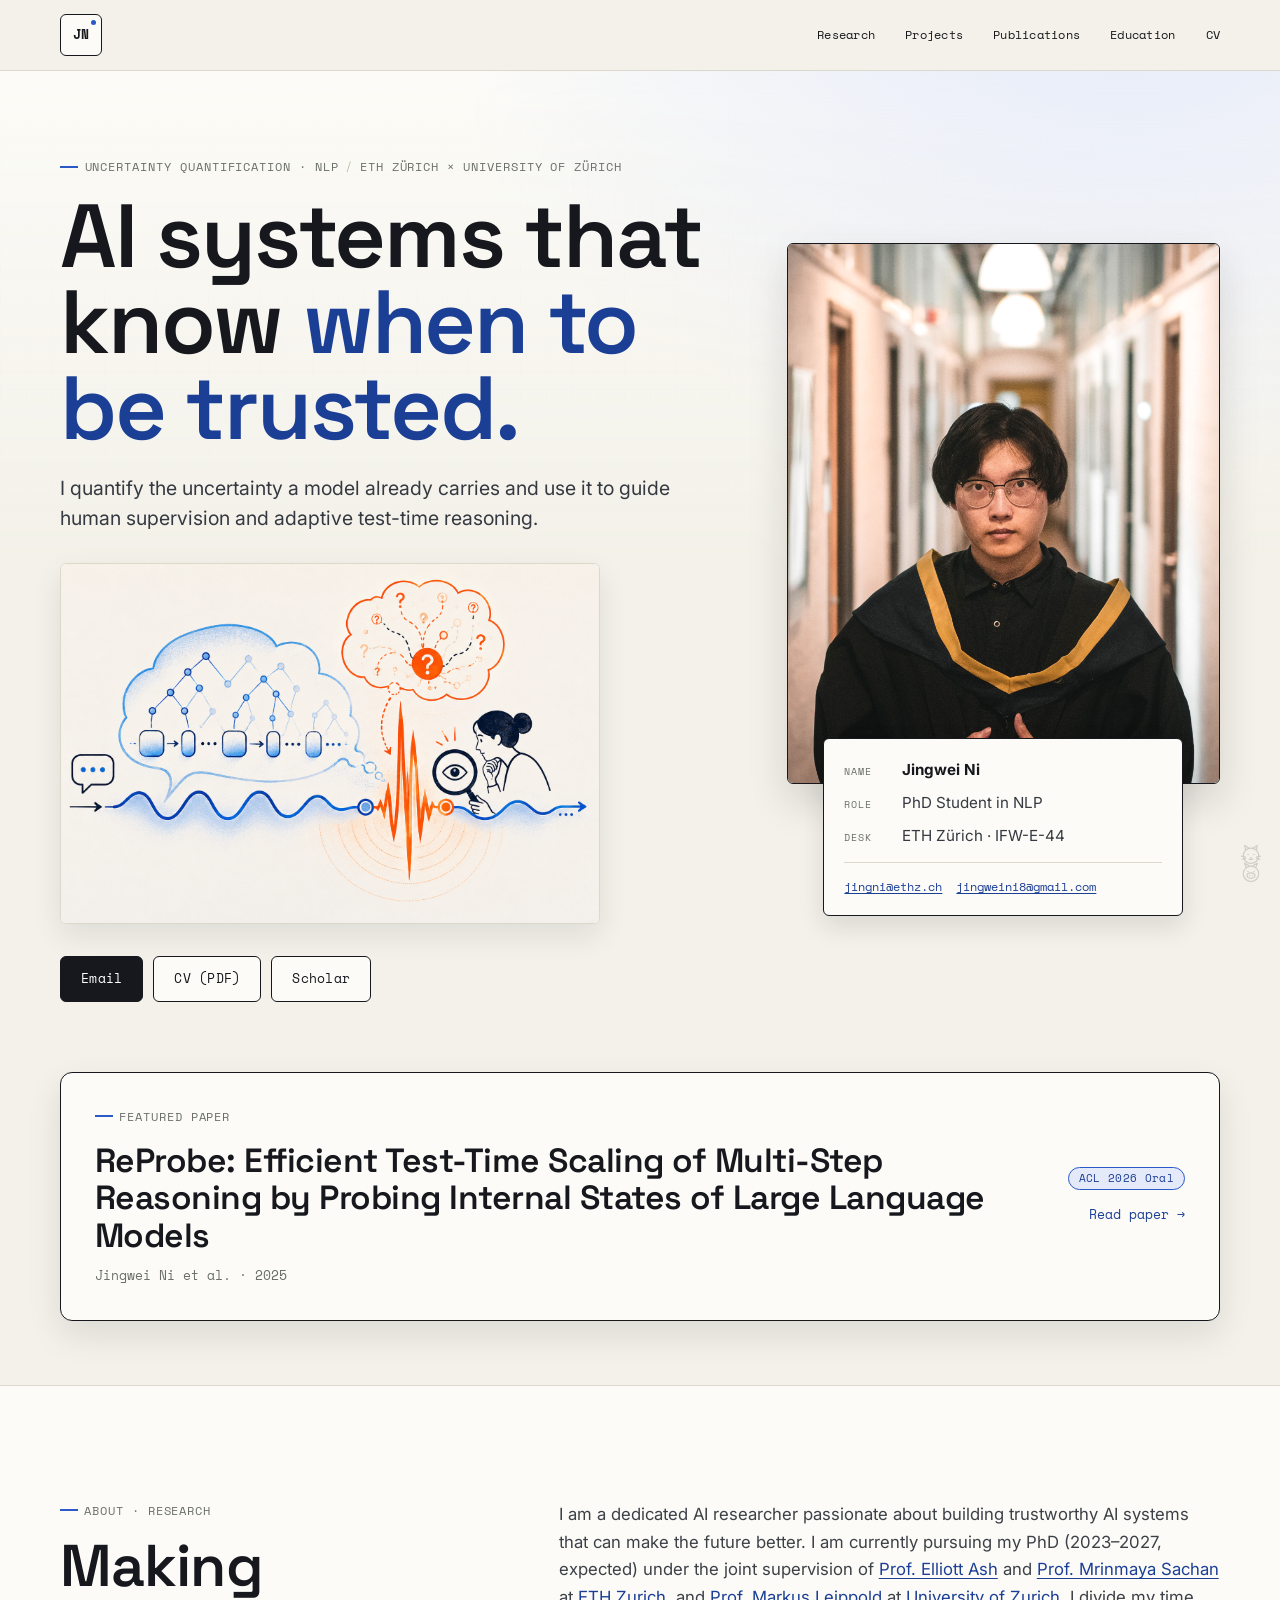
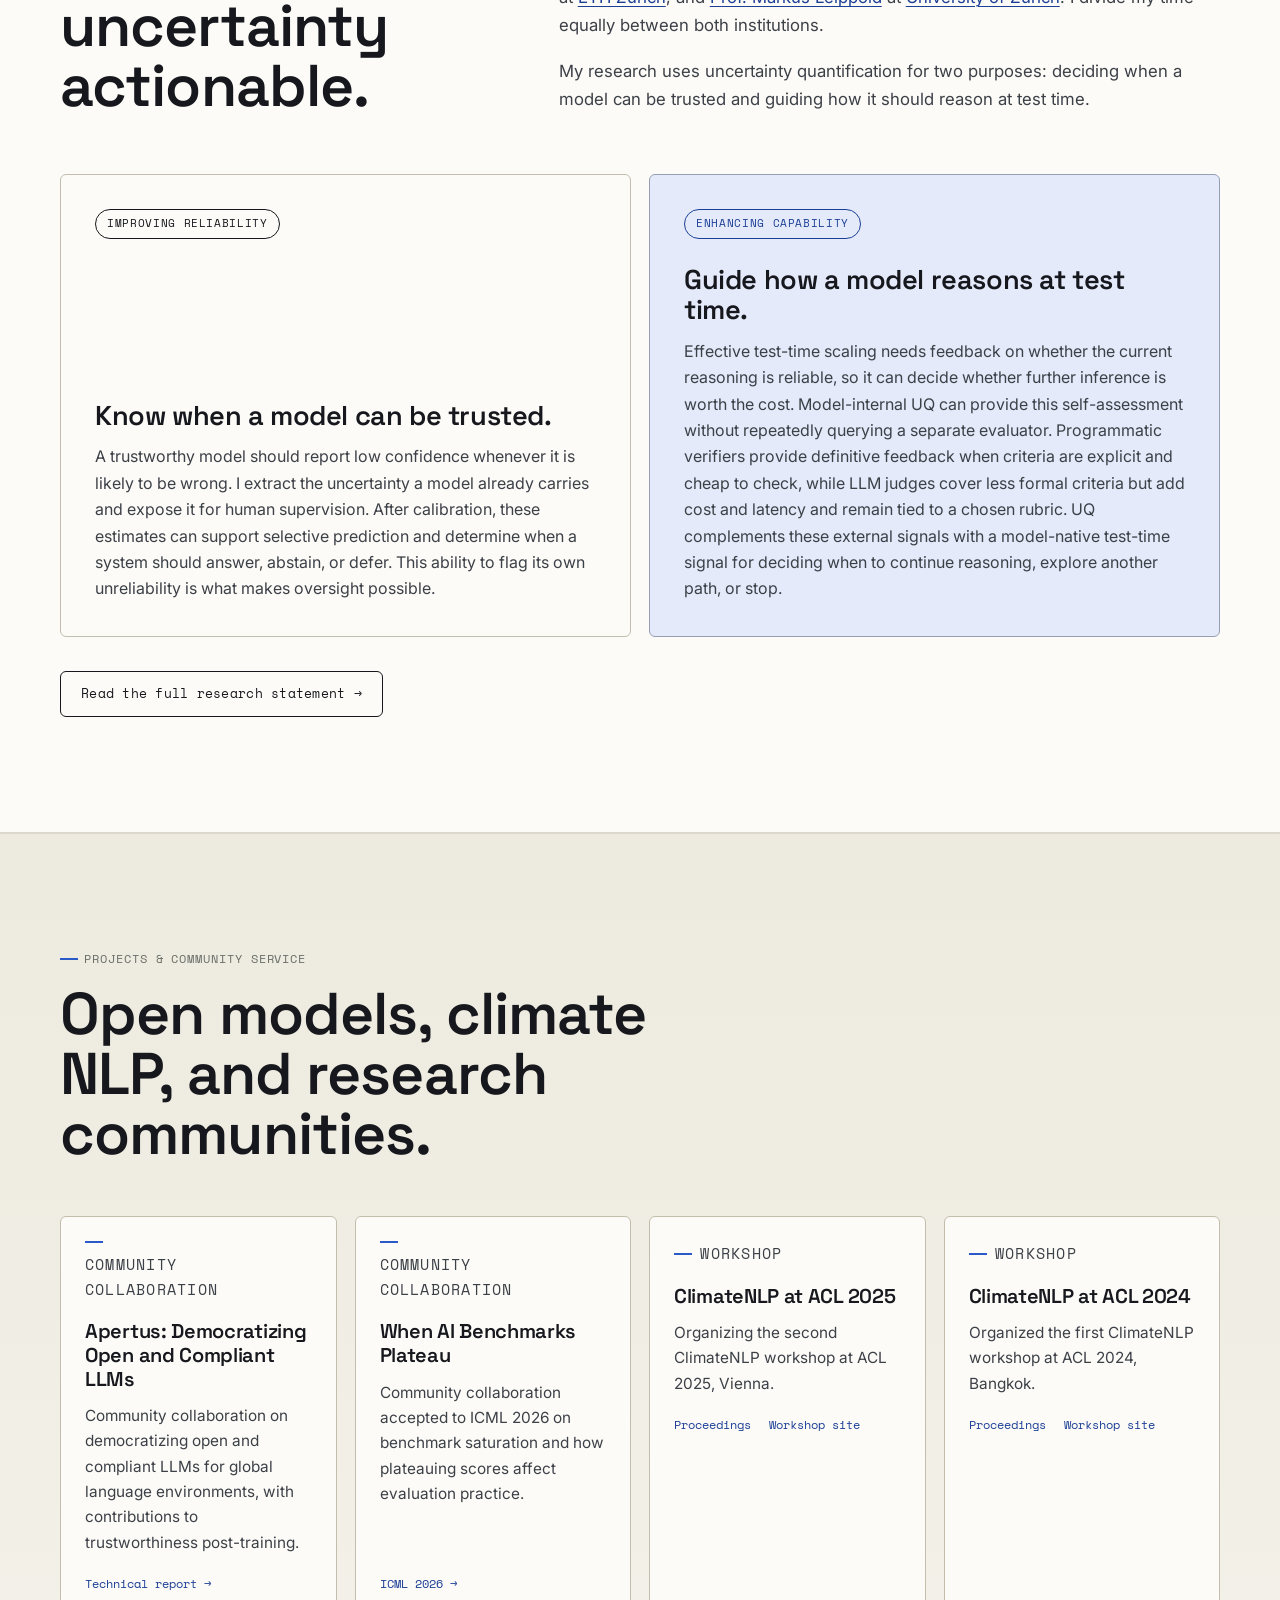
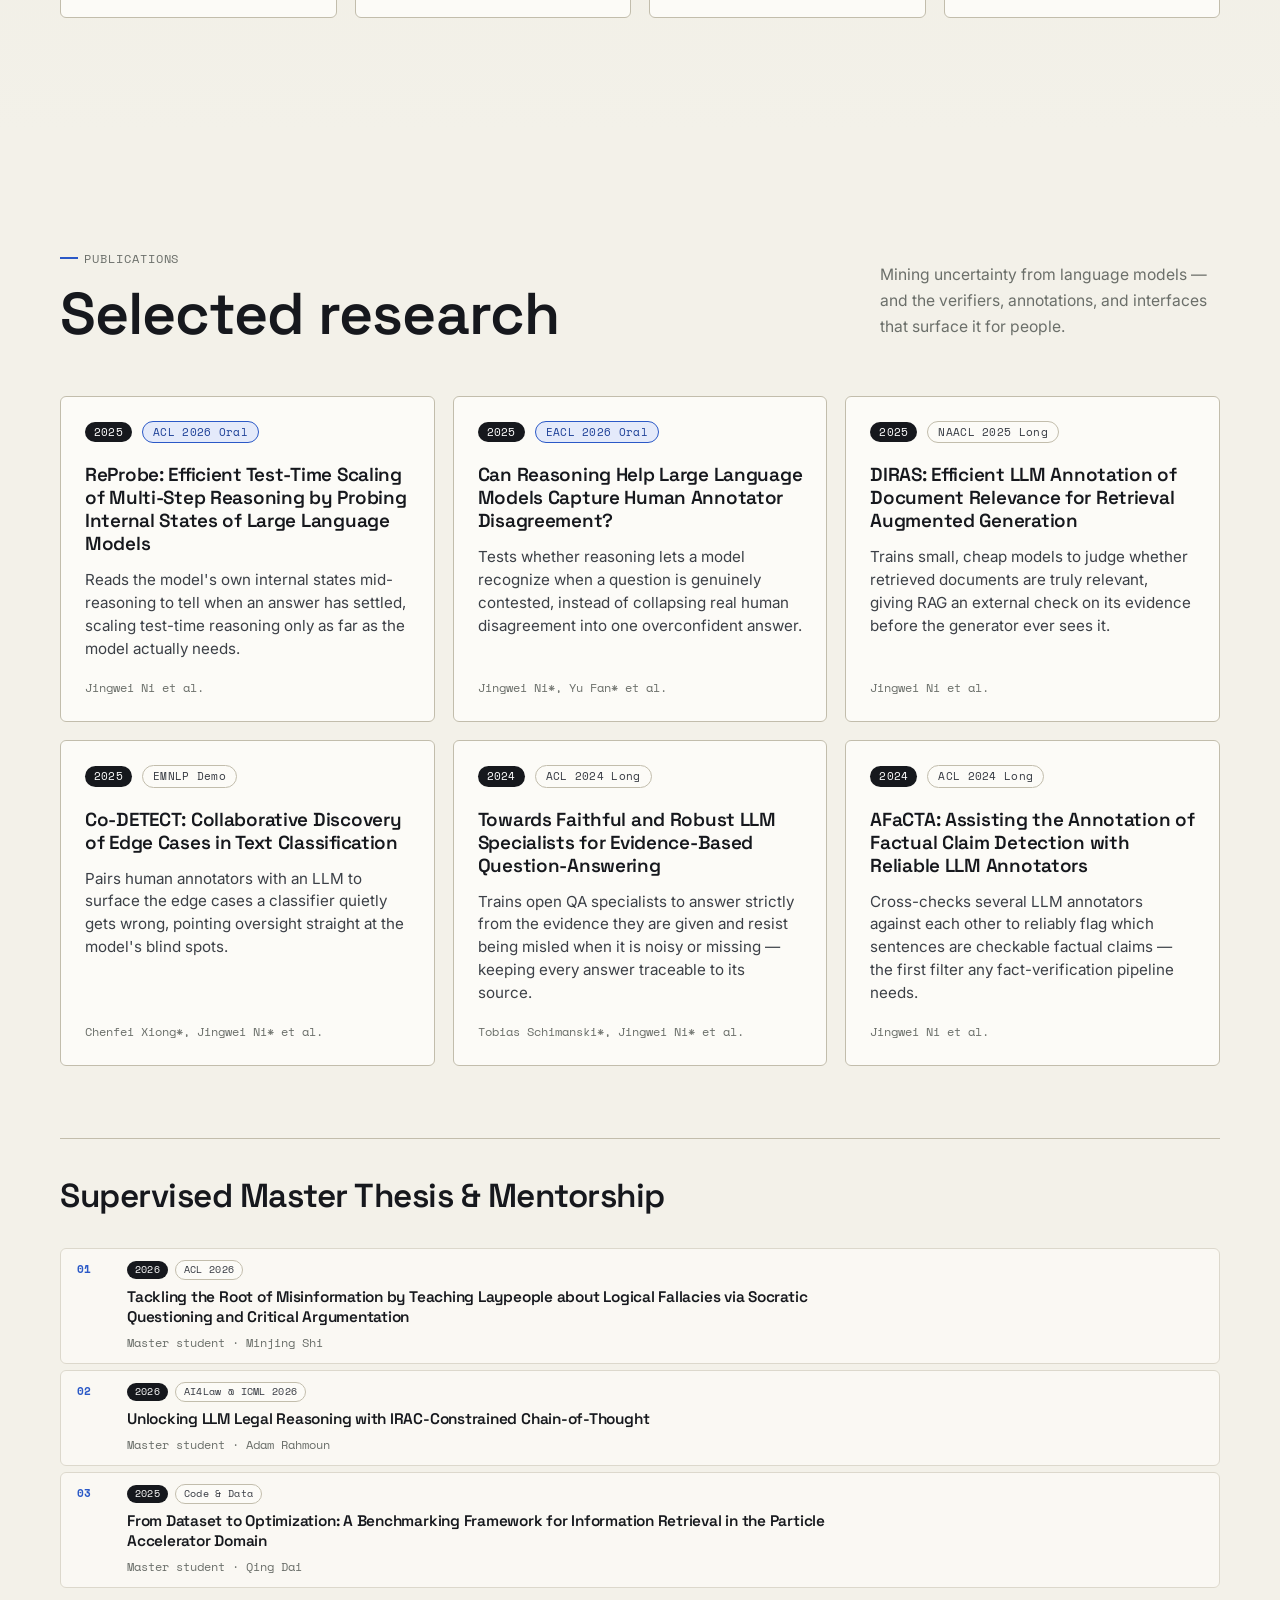
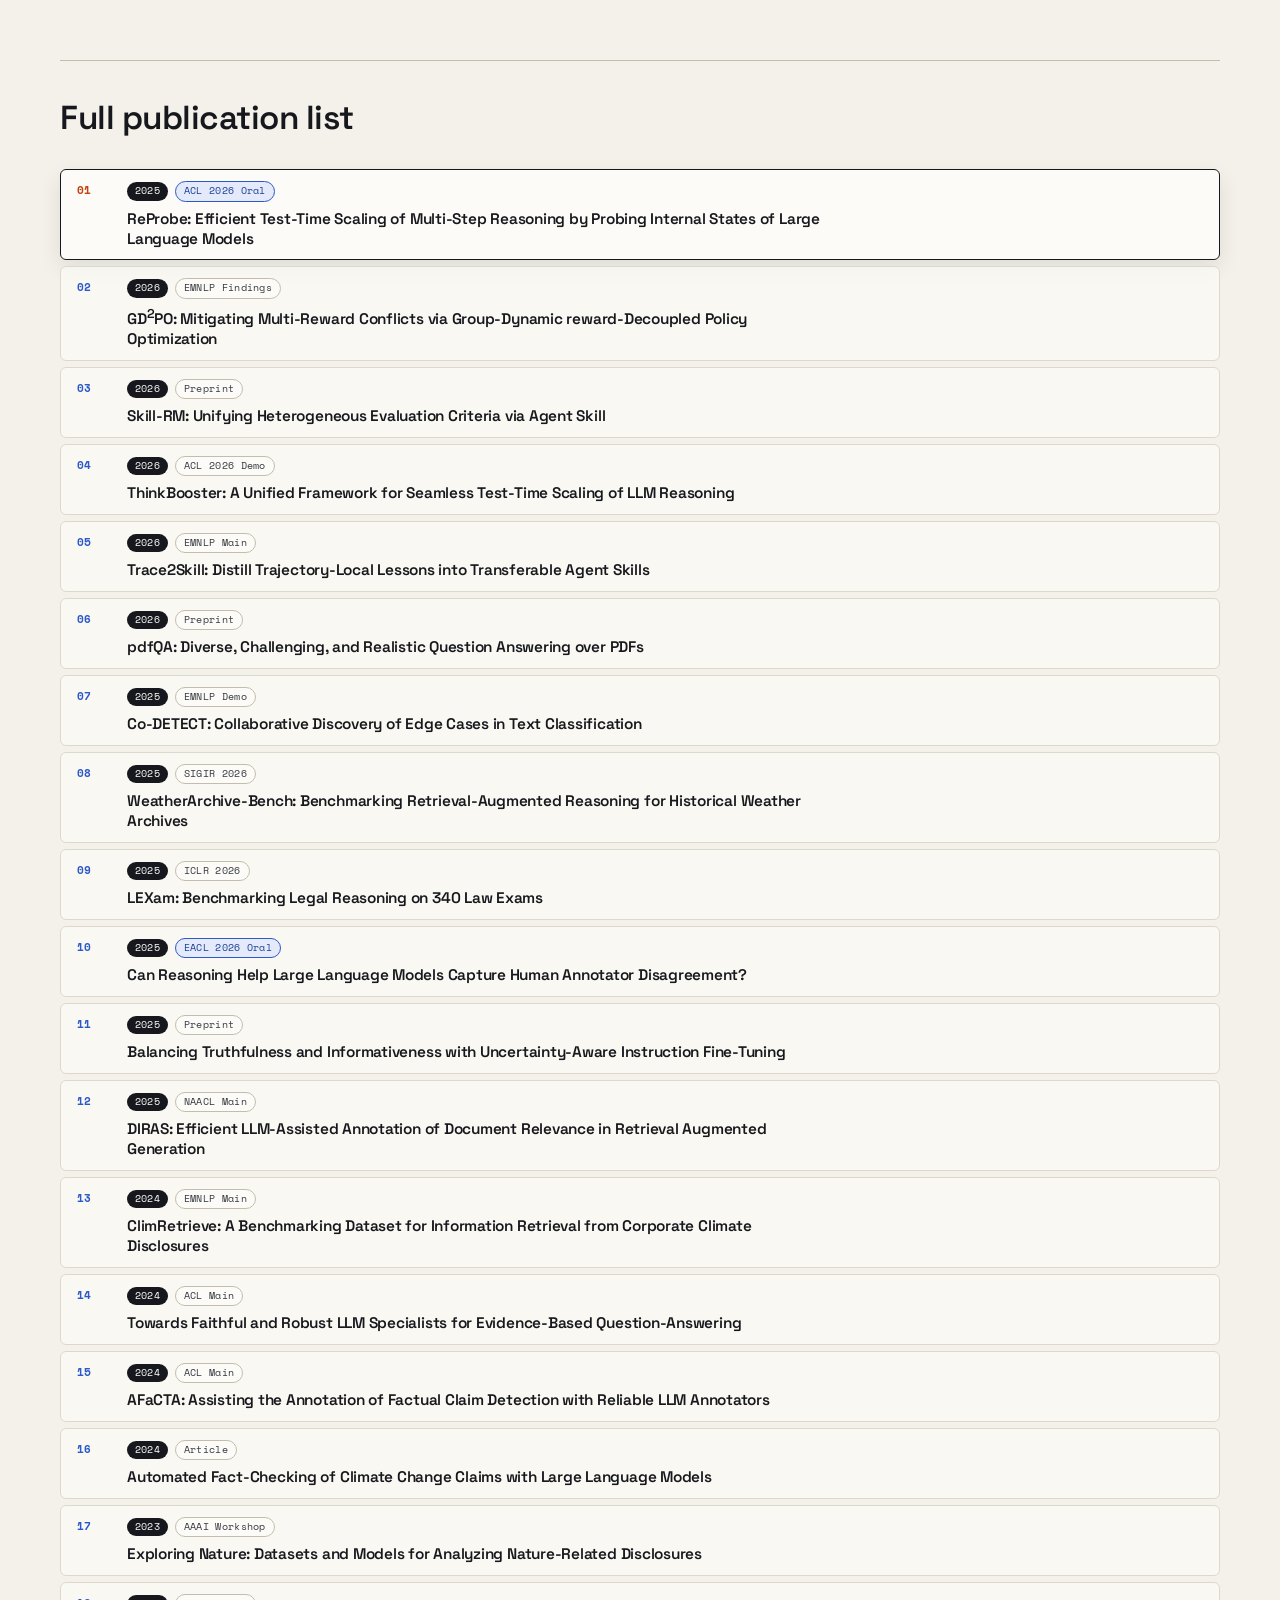
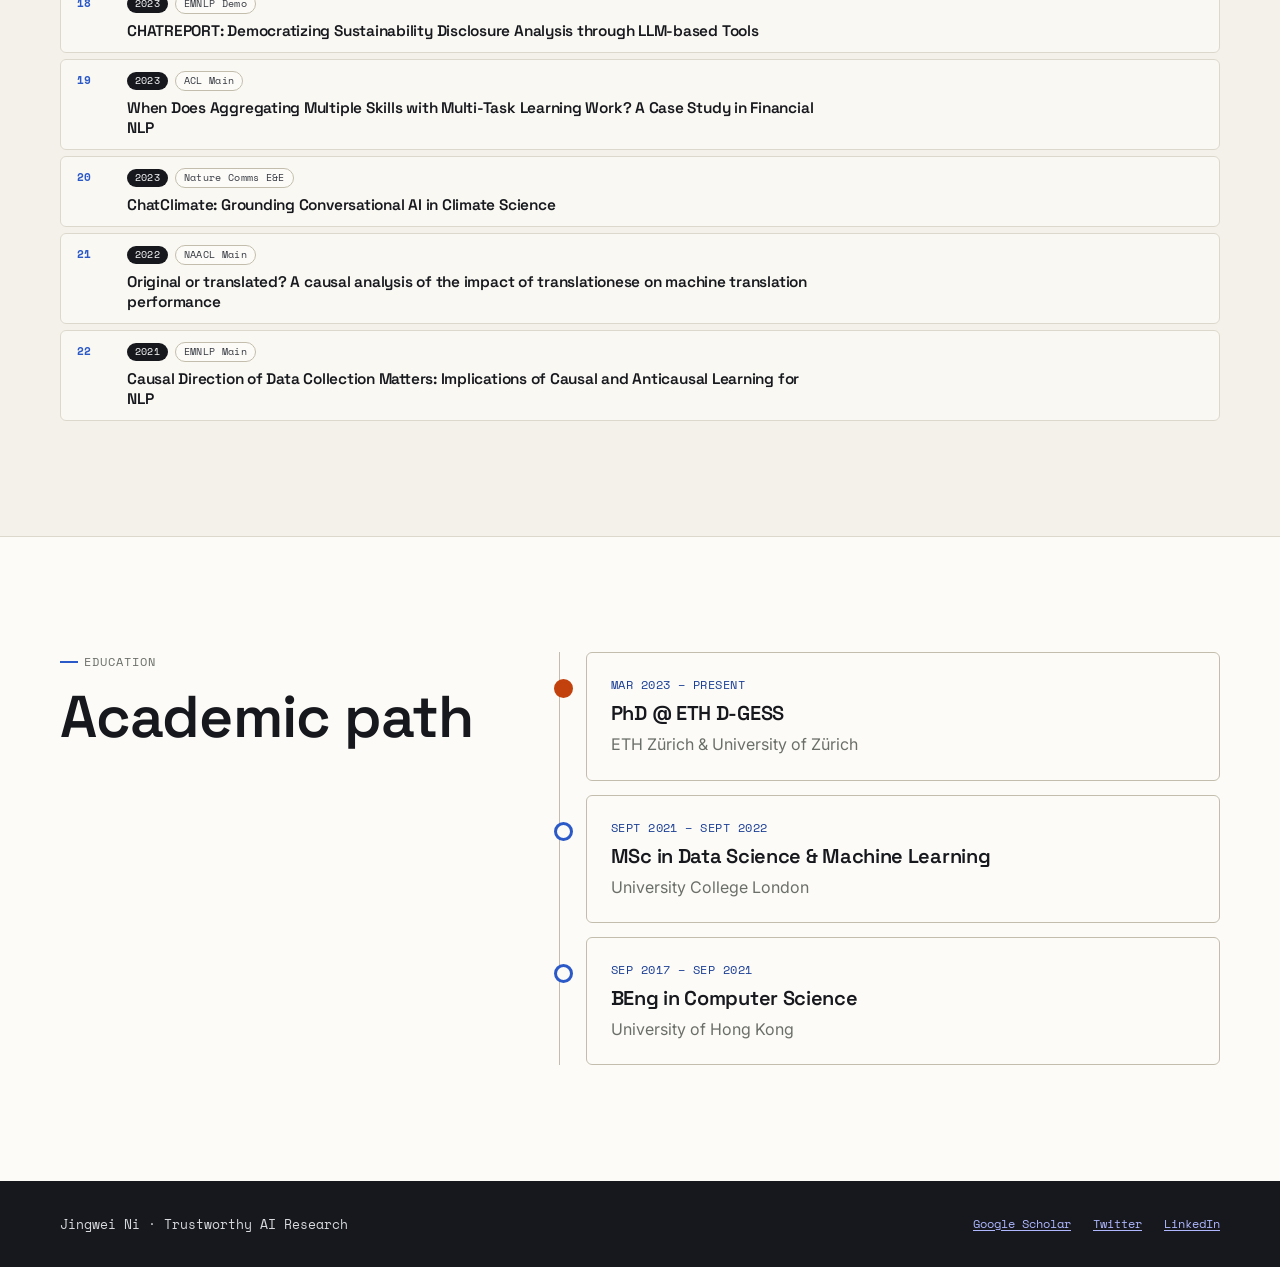
==== commit c7b34060: "Reframe homepage around uncertainty quantification" ====
--- a/index.html
+++ b/index.html
@@ -33,13 +33,13 @@
       <div class="container hero-grid">
         <div class="hero-copy">
           <p class="readout hero-readout">
-            <span>Trustworthy AI · NLP</span>
+            <span>Uncertainty Quantification · NLP</span>
             <span aria-hidden="true" class="readout-div">/</span>
             <span>ETH Zürich × University of Zürich</span>
           </p>
           <h1>AI systems that know <span class="h1-accent">when to be trusted.</span></h1>
           <p class="hero-lede">
-            I am a PhD student mining the uncertainty hidden inside large language models and exposing it for human supervision.
+            I quantify the uncertainty a model already carries and use it to guide human supervision and adaptive test-time reasoning.
           </p>
 
           <figure class="hero-figure">
@@ -88,7 +88,7 @@
       <div class="container intro-grid">
         <div class="intro-head" data-reveal>
           <p class="readout">About · Research</p>
-          <h2 class="section-title">From a model's hidden uncertainty to human oversight.</h2>
+          <h2 class="section-title">Making uncertainty actionable.</h2>
         </div>
         <div class="prose" data-reveal>
           <p>
@@ -102,24 +102,24 @@
             I divide my time equally between both institutions.
           </p>
           <p>
-            I build AI systems that know when to be trusted: I extract the uncertainty a model already carries and expose it for human supervision. A trustworthy model should report low confidence whenever it is likely to be wrong — and that ability to flag its own unreliability is what makes oversight possible. What changes from setting to setting is how tractable the problem is, and that turns on whether the uncertainty is objectively checkable.
+            My research uses uncertainty quantification for two purposes: deciding when a model can be trusted and guiding how it should reason at test time.
           </p>
         </div>
       </div>
       <div class="container focus-block">
         <div class="focus-grid pair">
           <article class="focus-card" data-reveal>
-            <span class="focus-tag">Where the signal is checkable</span>
-            <h3>Verifiers that report confidence</h3>
+            <span class="focus-tag">Improving reliability</span>
+            <h3>Know when a model can be trusted.</h3>
             <p>
-              Verifying a math reasoning step, or whether retrieved evidence is relevant: labels are cheap, models are strong, and uncertainty can be trained and rigorously tested. Here I build non-agentic verifiers like ReProbe, which reads a model's internal states mid-reasoning to tell when an answer has settled.
+              A trustworthy model should report low confidence whenever it is likely to be wrong. I extract the uncertainty a model already carries and expose it for human supervision. After calibration, these estimates can support selective prediction and determine when a system should answer, abstain, or defer. This ability to flag its own unreliability is what makes oversight possible.
             </p>
           </article>
           <article class="focus-card accent" data-reveal>
-            <span class="focus-tag">Where the labels conflict</span>
-            <h3>Surfacing contested judgments</h3>
+            <span class="focus-tag">Enhancing capability</span>
+            <h3>Guide how a model reasons at test time.</h3>
             <p>
-              Subjective classification and conflicting human labels — signal, not noise. I build uncertainty-aware classifiers, evidence-grounded specialists whose every claim traces to its source, and interfaces that surface the edge cases people must adjudicate.
+              Effective test-time scaling needs feedback on whether the current reasoning is reliable, so it can decide whether further inference is worth the cost. Model-internal UQ can provide this self-assessment without repeatedly querying a separate evaluator. Programmatic verifiers provide definitive feedback when criteria are explicit and cheap to check, while LLM judges cover less formal criteria but add cost and latency and remain tied to a chosen rubric. UQ complements these external signals with a model-native test-time signal for deciding when to continue reasoning, explore another path, or stop.
             </p>
           </article>
         </div>
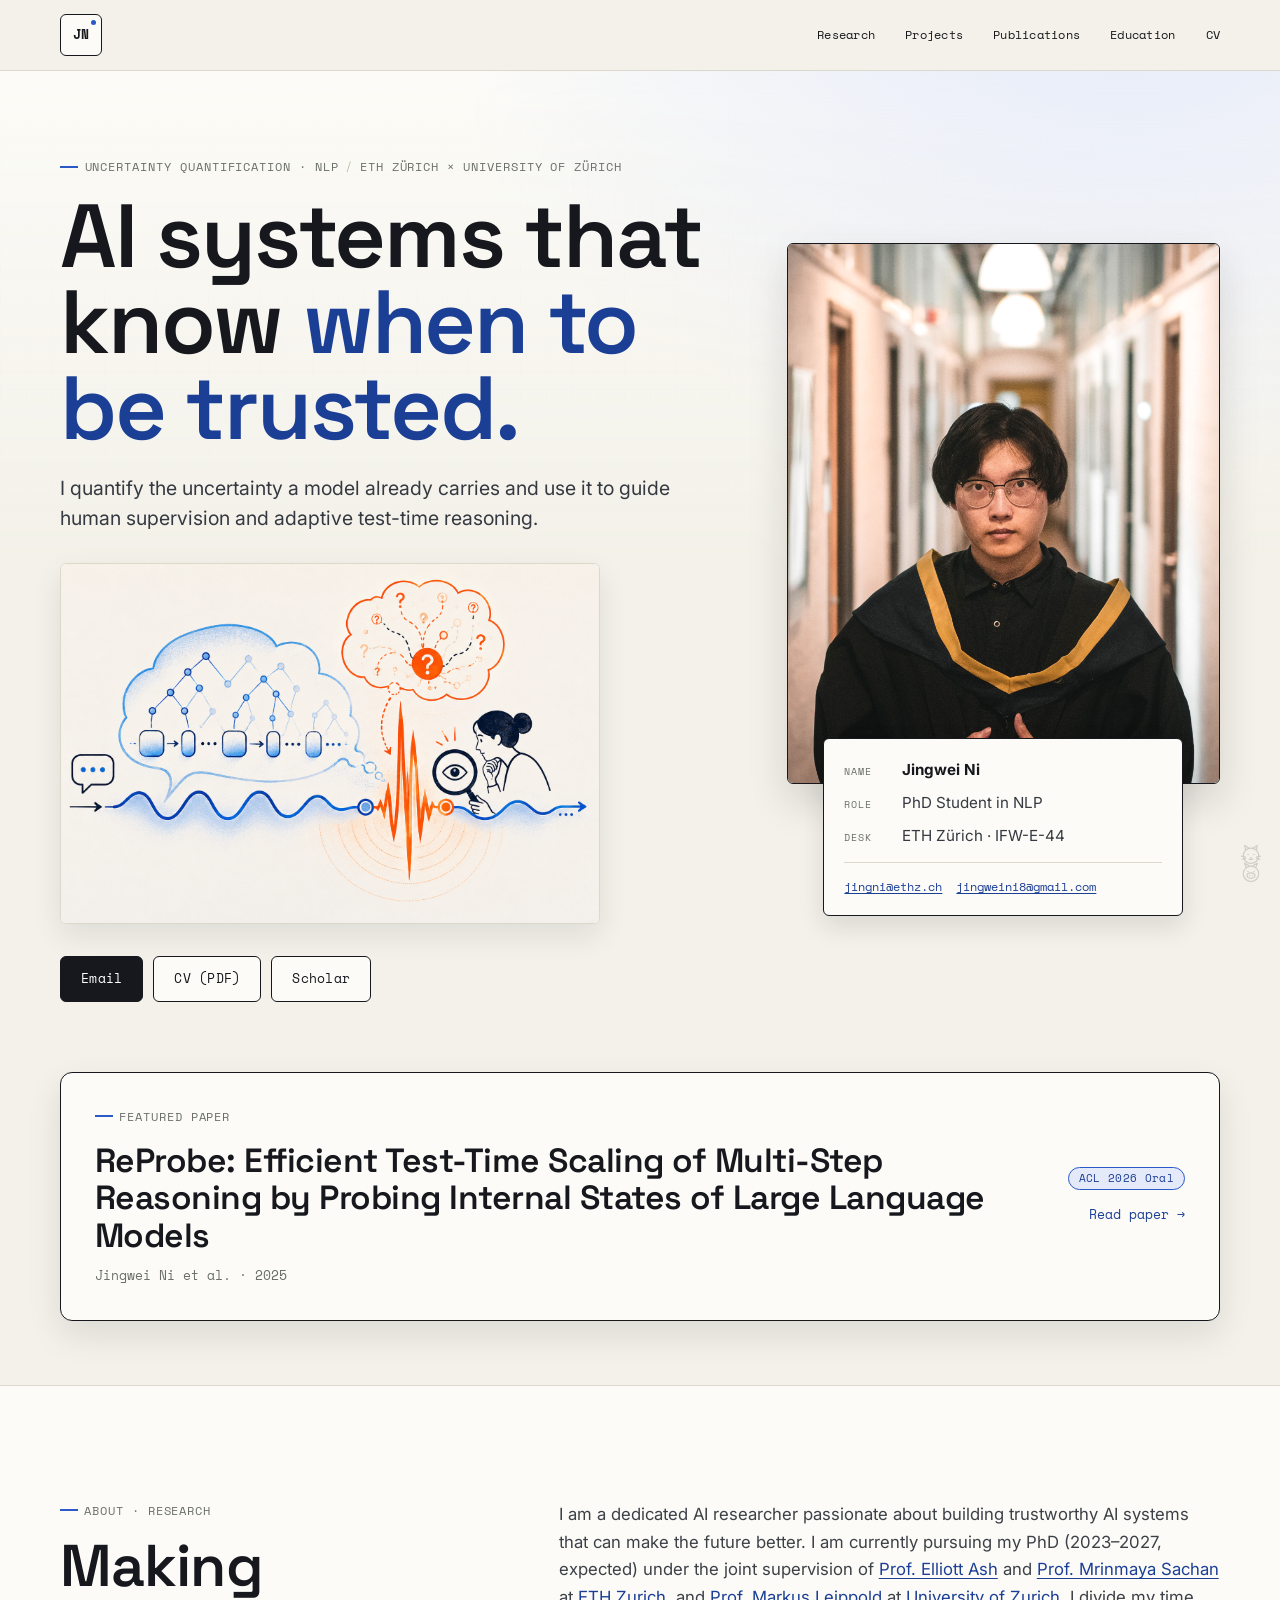
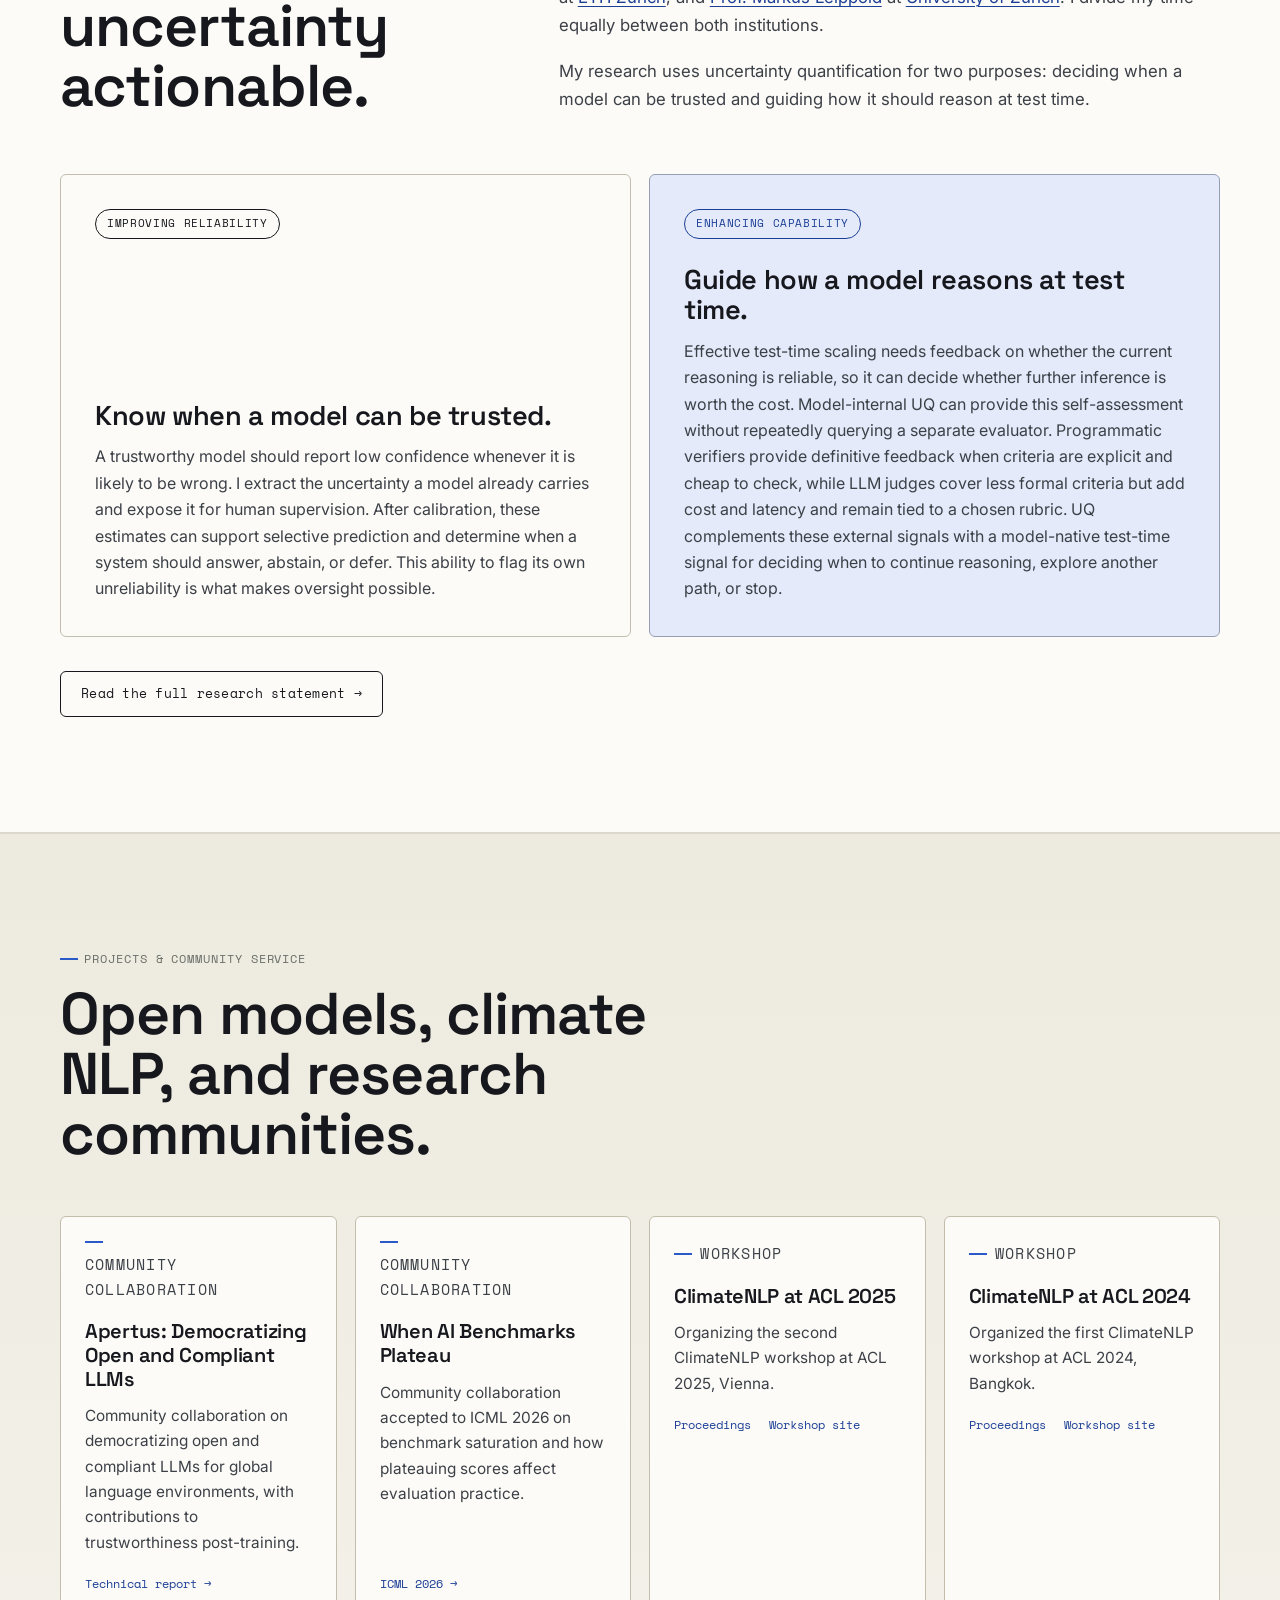
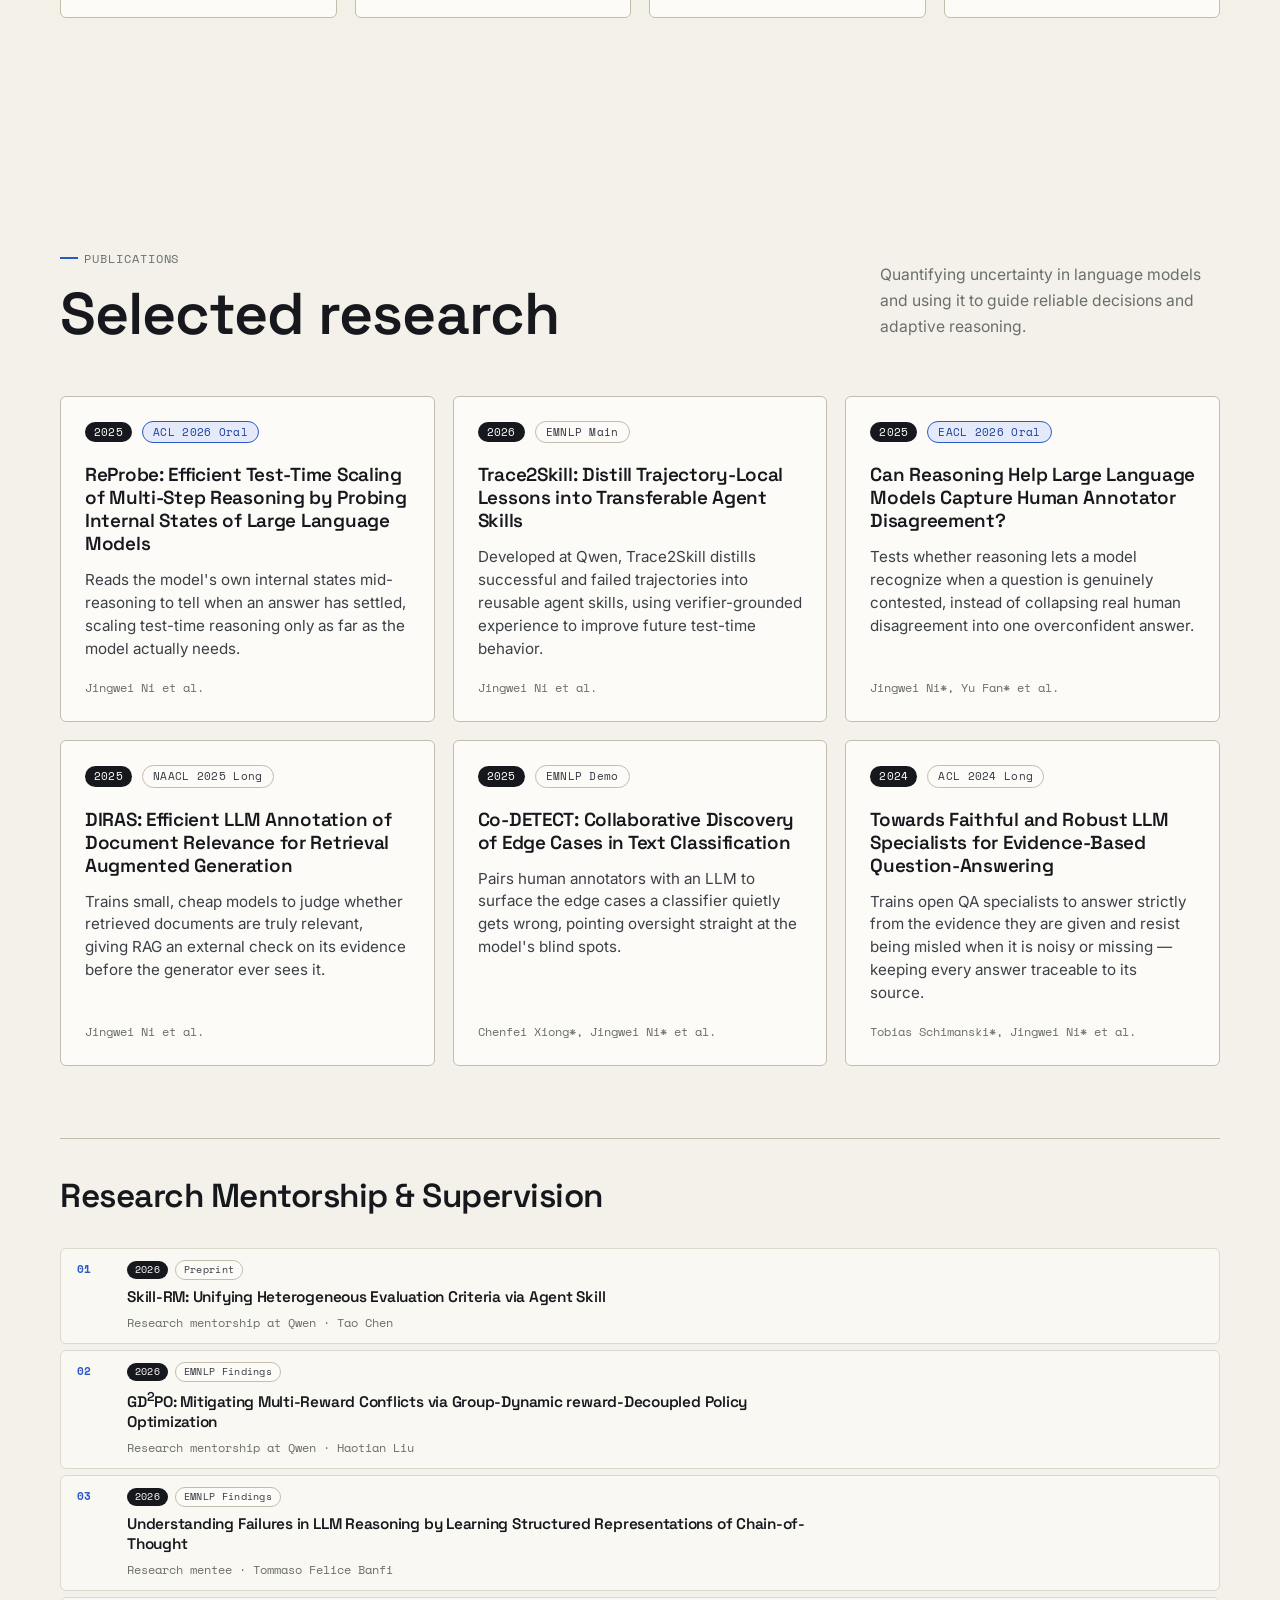
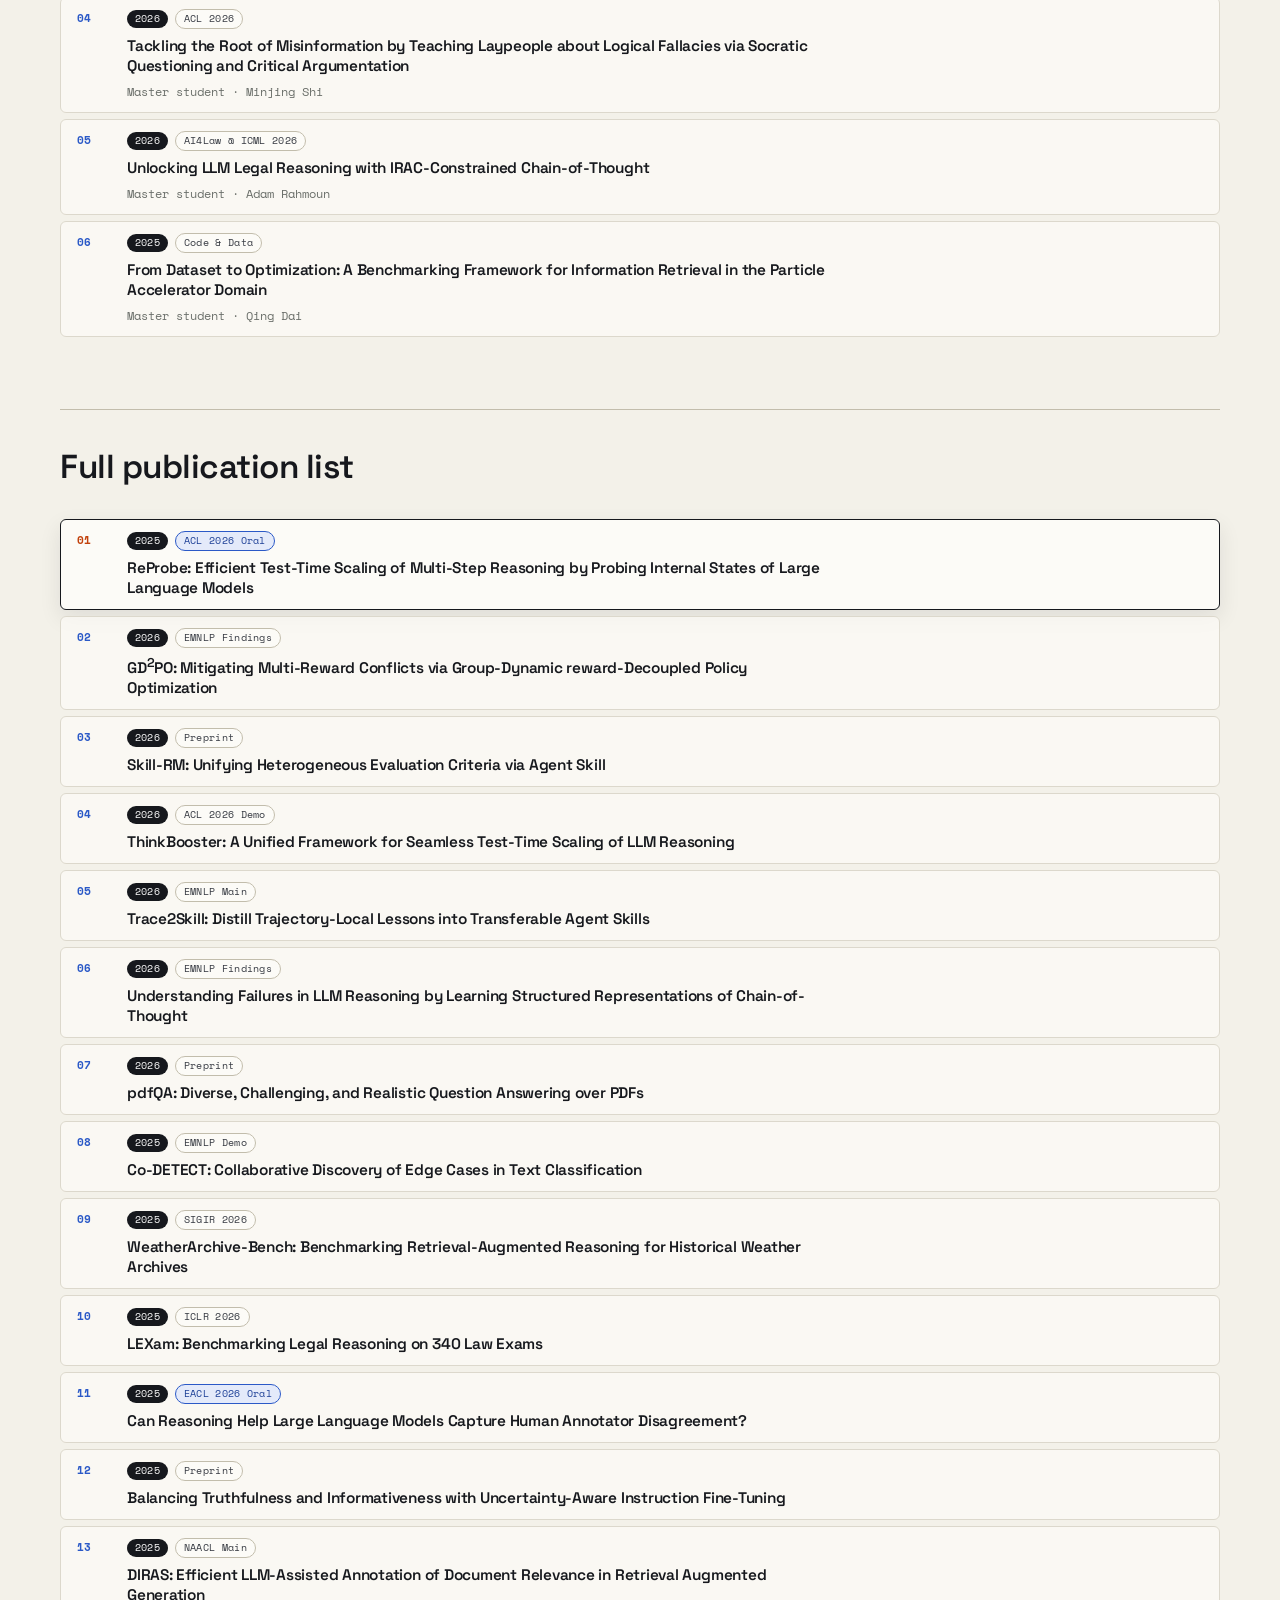
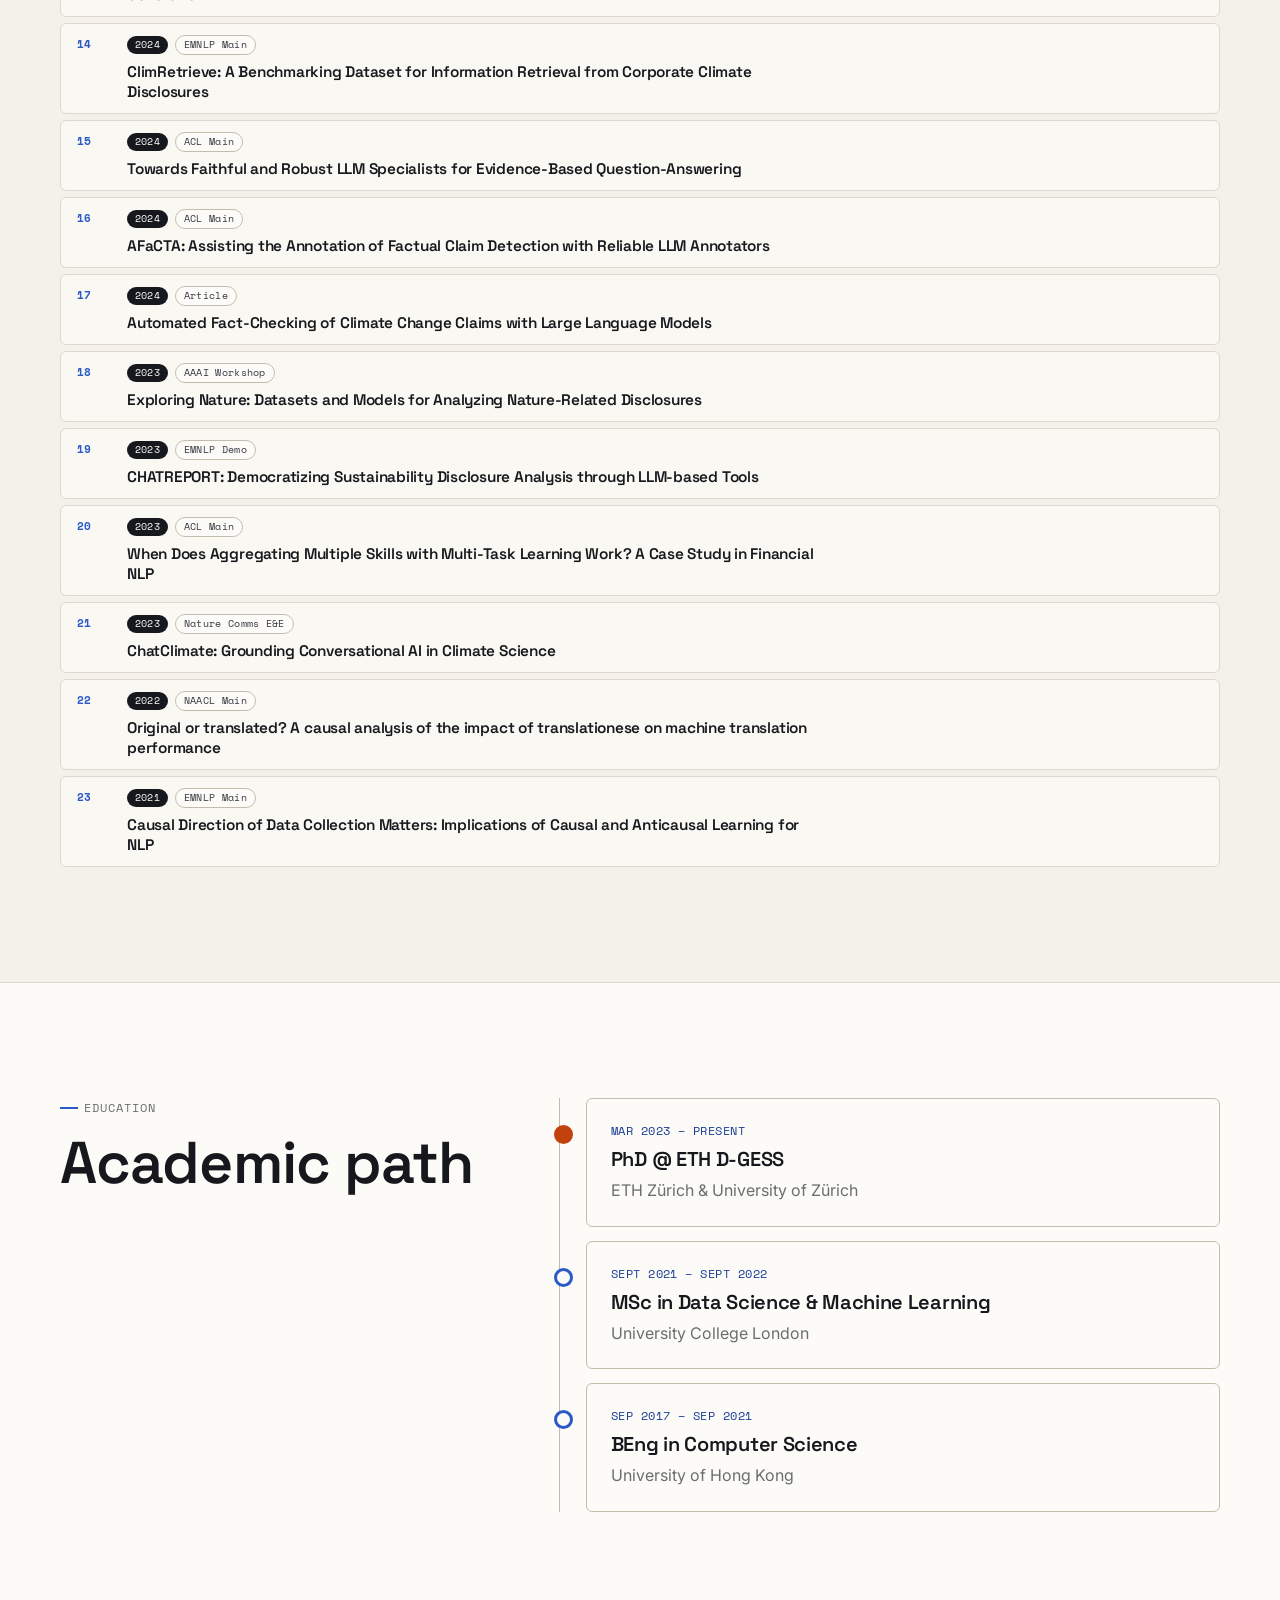
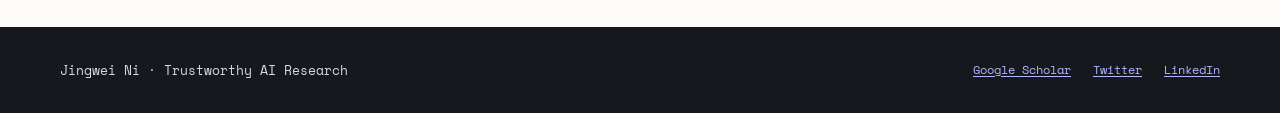
==== commit d19afa68: "Update selected research and mentorship" ====
--- a/index.html
+++ b/index.html
@@ -177,7 +177,7 @@
             <p class="readout">Publications</p>
             <h2 class="section-title">Selected research</h2>
           </div>
-          <p class="section-note">Mining uncertainty from language models — and the verifiers, annotations, and interfaces that surface it for people.</p>
+          <p class="section-note">Quantifying uncertainty in language models and using it to guide reliable decisions and adaptive reasoning.</p>
         </div>
 
         <div class="selected-grid">
@@ -192,6 +192,15 @@
           </article>
           <article class="publication-card" data-reveal>
             <div class="publication-meta">
+              <span class="pub-year">2026</span>
+              <span class="tag">EMNLP Main</span>
+            </div>
+            <h3><a href="https://arxiv.org/abs/2603.25158">Trace2Skill: Distill Trajectory-Local Lessons into Transferable Agent Skills</a></h3>
+            <p class="pub-tldr">Developed at Qwen, Trace2Skill distills successful and failed trajectories into reusable agent skills, using verifier-grounded experience to improve future test-time behavior.</p>
+            <p class="pub-authors">Jingwei Ni et al.</p>
+          </article>
+          <article class="publication-card" data-reveal>
+            <div class="publication-meta">
               <span class="pub-year">2025</span>
               <span class="tag tag-oral">EACL 2026 Oral</span>
             </div>
@@ -226,24 +235,48 @@
             <p class="pub-tldr">Trains open QA specialists to answer strictly from the evidence they are given and resist being misled when it is noisy or missing — keeping every answer traceable to its source.</p>
             <p class="pub-authors">Tobias Schimanski*, Jingwei Ni* et al.</p>
           </article>
-          <article class="publication-card" data-reveal>
-            <div class="publication-meta">
-              <span class="pub-year">2024</span>
-              <span class="tag">ACL 2024 Long</span>
-            </div>
-            <h3><a href="https://arxiv.org/abs/2402.11073">AFaCTA: Assisting the Annotation of Factual Claim Detection with Reliable LLM Annotators</a></h3>
-            <p class="pub-tldr">Cross-checks several LLM annotators against each other to reliably flag which sentences are checkable factual claims — the first filter any fact-verification pipeline needs.</p>
-            <p class="pub-authors">Jingwei Ni et al.</p>
-          </article>
         </div>
 
         <div class="publication-list-block mentorship-block">
           <div class="list-head">
-            <h2>Supervised Master Thesis &amp; Mentorship</h2>
+            <h2>Research Mentorship &amp; Supervision</h2>
           </div>
           <div class="publication-table" role="list">
             <article class="publication-entry" role="listitem">
               <div class="publication-index">01</div>
+              <div class="publication-body">
+                <div class="publication-tags">
+                  <span class="pub-year">2026</span>
+                  <span class="tag">Preprint</span>
+                </div>
+                <h3><a href="https://arxiv.org/abs/2606.03980">Skill-RM: Unifying Heterogeneous Evaluation Criteria via Agent Skill</a></h3>
+                <p class="mentor-student">Research mentorship at Qwen · Tao Chen</p>
+              </div>
+            </article>
+            <article class="publication-entry" role="listitem">
+              <div class="publication-index">02</div>
+              <div class="publication-body">
+                <div class="publication-tags">
+                  <span class="pub-year">2026</span>
+                  <span class="tag">EMNLP Findings</span>
+                </div>
+                <h3><a href="https://arxiv.org/abs/2606.16771">GD<sup>2</sup>PO: Mitigating Multi-Reward Conflicts via Group-Dynamic reward-Decoupled Policy Optimization</a></h3>
+                <p class="mentor-student">Research mentorship at Qwen · Haotian Liu</p>
+              </div>
+            </article>
+            <article class="publication-entry" role="listitem">
+              <div class="publication-index">03</div>
+              <div class="publication-body">
+                <div class="publication-tags">
+                  <span class="pub-year">2026</span>
+                  <span class="tag">EMNLP Findings</span>
+                </div>
+                <h3><a href="https://openreview.net/forum?id=0XfuJjhaI5">Understanding Failures in LLM Reasoning by Learning Structured Representations of Chain-of-Thought</a></h3>
+                <p class="mentor-student">Research mentee · Tommaso Felice Banfi</p>
+              </div>
+            </article>
+            <article class="publication-entry" role="listitem">
+              <div class="publication-index">04</div>
               <div class="publication-body">
                 <div class="publication-tags">
                   <span class="pub-year">2026</span>
@@ -254,7 +287,7 @@
               </div>
             </article>
             <article class="publication-entry" role="listitem">
-              <div class="publication-index">02</div>
+              <div class="publication-index">05</div>
               <div class="publication-body">
                 <div class="publication-tags">
                   <span class="pub-year">2026</span>
@@ -265,7 +298,7 @@
               </div>
             </article>
             <article class="publication-entry" role="listitem">
-              <div class="publication-index">03</div>
+              <div class="publication-index">06</div>
               <div class="publication-body">
                 <div class="publication-tags">
                   <span class="pub-year">2025</span>
@@ -338,13 +371,23 @@
               <div class="publication-body">
                 <div class="publication-tags">
                   <span class="pub-year">2026</span>
+                  <span class="tag">EMNLP Findings</span>
+                </div>
+                <h3><a href="https://openreview.net/forum?id=0XfuJjhaI5">Understanding Failures in LLM Reasoning by Learning Structured Representations of Chain-of-Thought</a></h3>
+              </div>
+            </article>
+            <article class="publication-entry" role="listitem">
+              <div class="publication-index">07</div>
+              <div class="publication-body">
+                <div class="publication-tags">
+                  <span class="pub-year">2026</span>
                   <span class="tag">Preprint</span>
                 </div>
                 <h3><a href="https://arxiv.org/abs/2601.02285">pdfQA: Diverse, Challenging, and Realistic Question Answering over PDFs</a></h3>
               </div>
             </article>
             <article class="publication-entry" role="listitem">
-              <div class="publication-index">07</div>
+              <div class="publication-index">08</div>
               <div class="publication-body">
                 <div class="publication-tags">
                   <span class="pub-year">2025</span>
@@ -354,7 +397,7 @@
               </div>
             </article>
             <article class="publication-entry" role="listitem">
-              <div class="publication-index">08</div>
+              <div class="publication-index">09</div>
               <div class="publication-body">
                 <div class="publication-tags">
                   <span class="pub-year">2025</span>
@@ -364,7 +407,7 @@
               </div>
             </article>
             <article class="publication-entry" role="listitem">
-              <div class="publication-index">09</div>
+              <div class="publication-index">10</div>
               <div class="publication-body">
                 <div class="publication-tags">
                   <span class="pub-year">2025</span>
@@ -374,7 +417,7 @@
               </div>
             </article>
             <article class="publication-entry" role="listitem">
-              <div class="publication-index">10</div>
+              <div class="publication-index">11</div>
               <div class="publication-body">
                 <div class="publication-tags">
                   <span class="pub-year">2025</span>
@@ -384,7 +427,7 @@
               </div>
             </article>
             <article class="publication-entry" role="listitem">
-              <div class="publication-index">11</div>
+              <div class="publication-index">12</div>
               <div class="publication-body">
                 <div class="publication-tags">
                   <span class="pub-year">2025</span>
@@ -394,7 +437,7 @@
               </div>
             </article>
             <article class="publication-entry" role="listitem">
-              <div class="publication-index">12</div>
+              <div class="publication-index">13</div>
               <div class="publication-body">
                 <div class="publication-tags">
                   <span class="pub-year">2025</span>
@@ -404,7 +447,7 @@
               </div>
             </article>
             <article class="publication-entry" role="listitem">
-              <div class="publication-index">13</div>
+              <div class="publication-index">14</div>
               <div class="publication-body">
                 <div class="publication-tags">
                   <span class="pub-year">2024</span>
@@ -414,7 +457,7 @@
               </div>
             </article>
             <article class="publication-entry" role="listitem">
-              <div class="publication-index">14</div>
+              <div class="publication-index">15</div>
               <div class="publication-body">
                 <div class="publication-tags">
                   <span class="pub-year">2024</span>
@@ -424,7 +467,7 @@
               </div>
             </article>
             <article class="publication-entry" role="listitem">
-              <div class="publication-index">15</div>
+              <div class="publication-index">16</div>
               <div class="publication-body">
                 <div class="publication-tags">
                   <span class="pub-year">2024</span>
@@ -434,7 +477,7 @@
               </div>
             </article>
             <article class="publication-entry" role="listitem">
-              <div class="publication-index">16</div>
+              <div class="publication-index">17</div>
               <div class="publication-body">
                 <div class="publication-tags">
                   <span class="pub-year">2024</span>
@@ -444,7 +487,7 @@
               </div>
             </article>
             <article class="publication-entry" role="listitem">
-              <div class="publication-index">17</div>
+              <div class="publication-index">18</div>
               <div class="publication-body">
                 <div class="publication-tags">
                   <span class="pub-year">2023</span>
@@ -454,7 +497,7 @@
               </div>
             </article>
             <article class="publication-entry" role="listitem">
-              <div class="publication-index">18</div>
+              <div class="publication-index">19</div>
               <div class="publication-body">
                 <div class="publication-tags">
                   <span class="pub-year">2023</span>
@@ -464,7 +507,7 @@
               </div>
             </article>
             <article class="publication-entry" role="listitem">
-              <div class="publication-index">19</div>
+              <div class="publication-index">20</div>
               <div class="publication-body">
                 <div class="publication-tags">
                   <span class="pub-year">2023</span>
@@ -474,7 +517,7 @@
               </div>
             </article>
             <article class="publication-entry" role="listitem">
-              <div class="publication-index">20</div>
+              <div class="publication-index">21</div>
               <div class="publication-body">
                 <div class="publication-tags">
                   <span class="pub-year">2023</span>
@@ -484,7 +527,7 @@
               </div>
             </article>
             <article class="publication-entry" role="listitem">
-              <div class="publication-index">21</div>
+              <div class="publication-index">22</div>
               <div class="publication-body">
                 <div class="publication-tags">
                   <span class="pub-year">2022</span>
@@ -494,7 +537,7 @@
               </div>
             </article>
             <article class="publication-entry" role="listitem">
-              <div class="publication-index">22</div>
+              <div class="publication-index">23</div>
               <div class="publication-body">
                 <div class="publication-tags">
                   <span class="pub-year">2021</span>
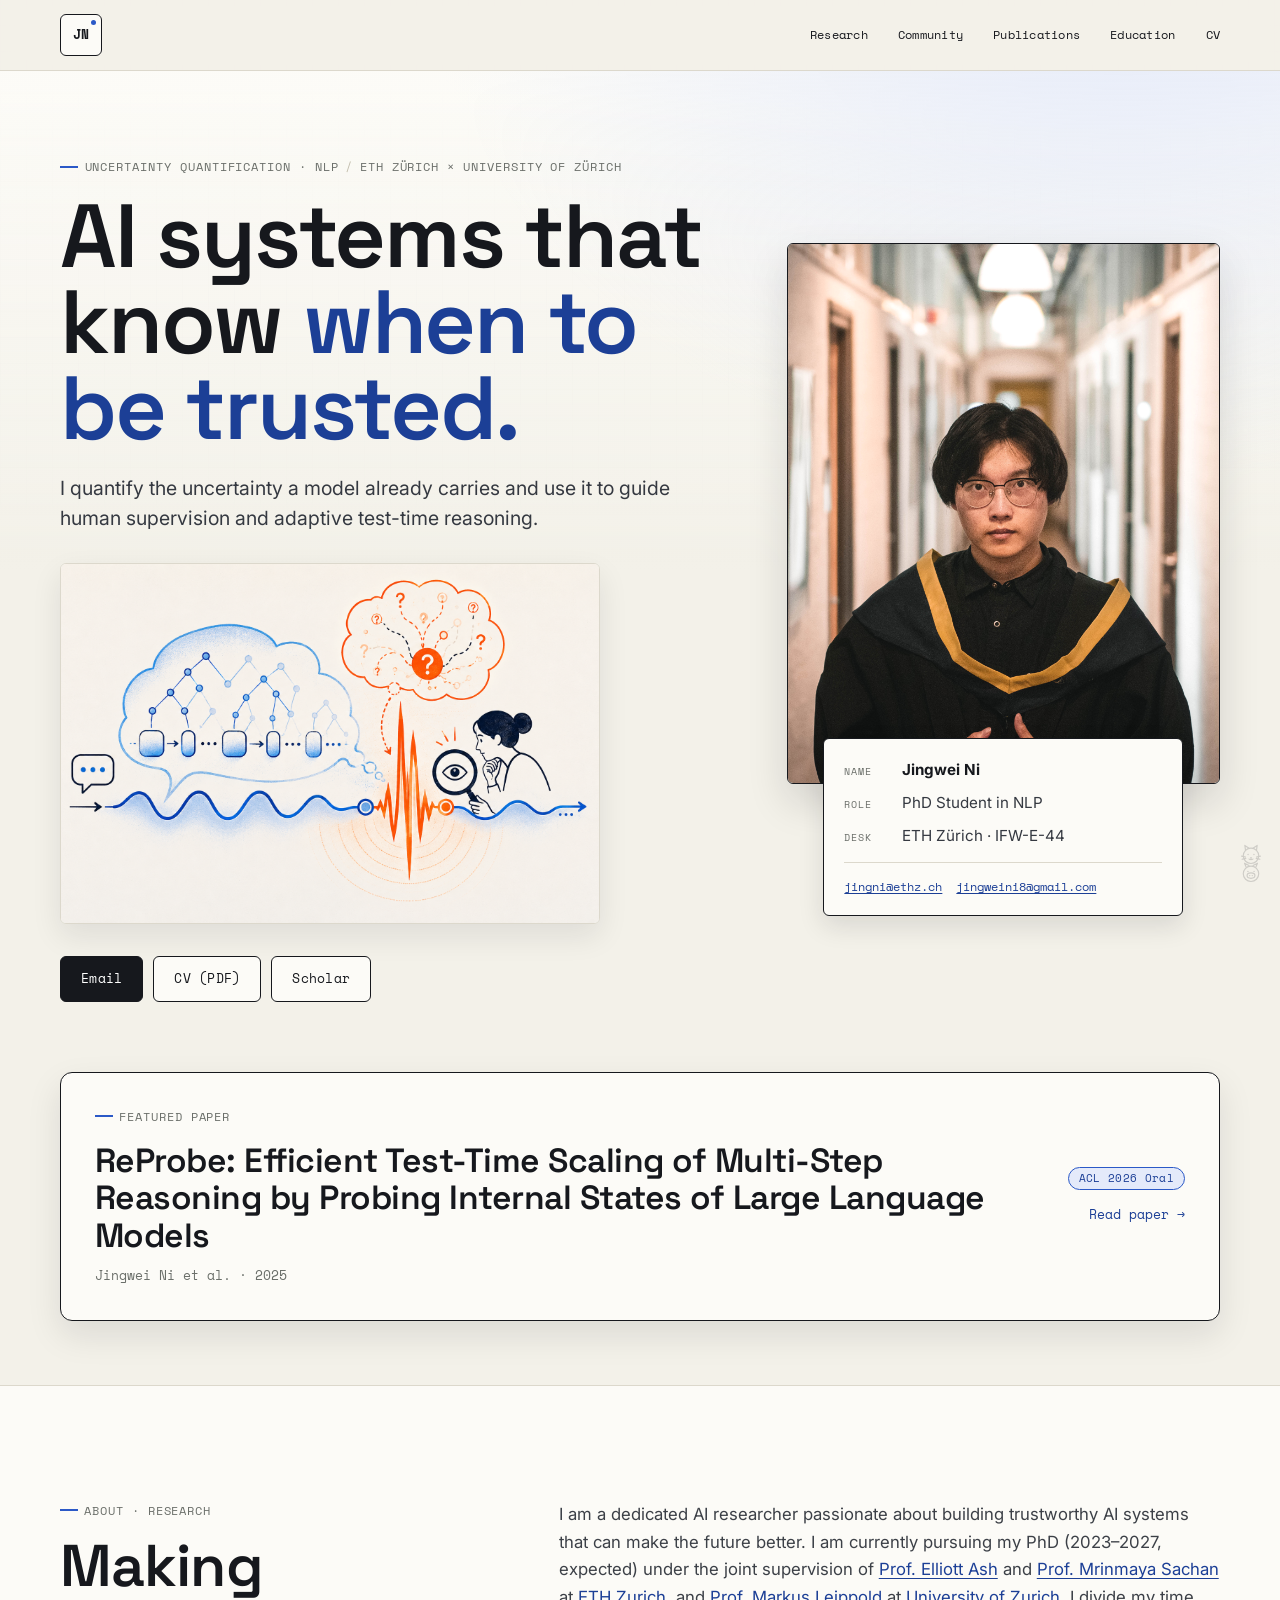
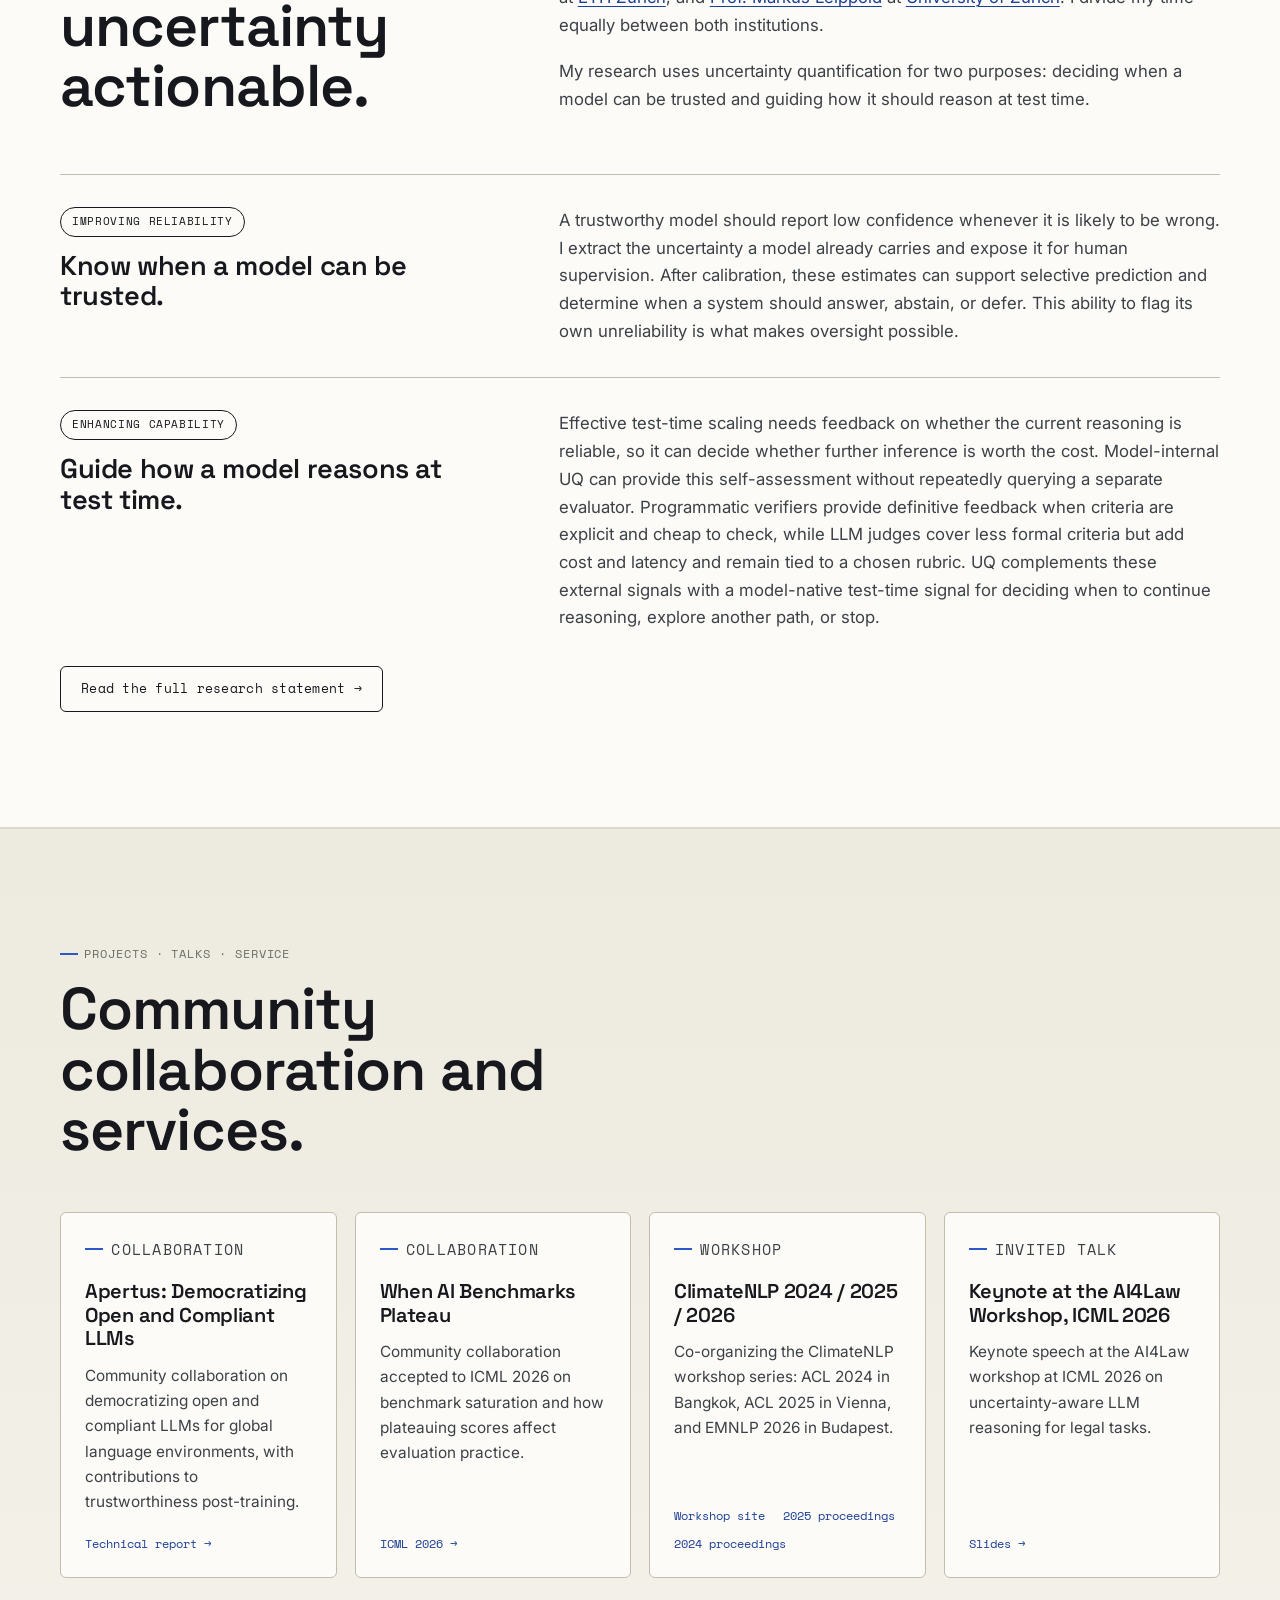
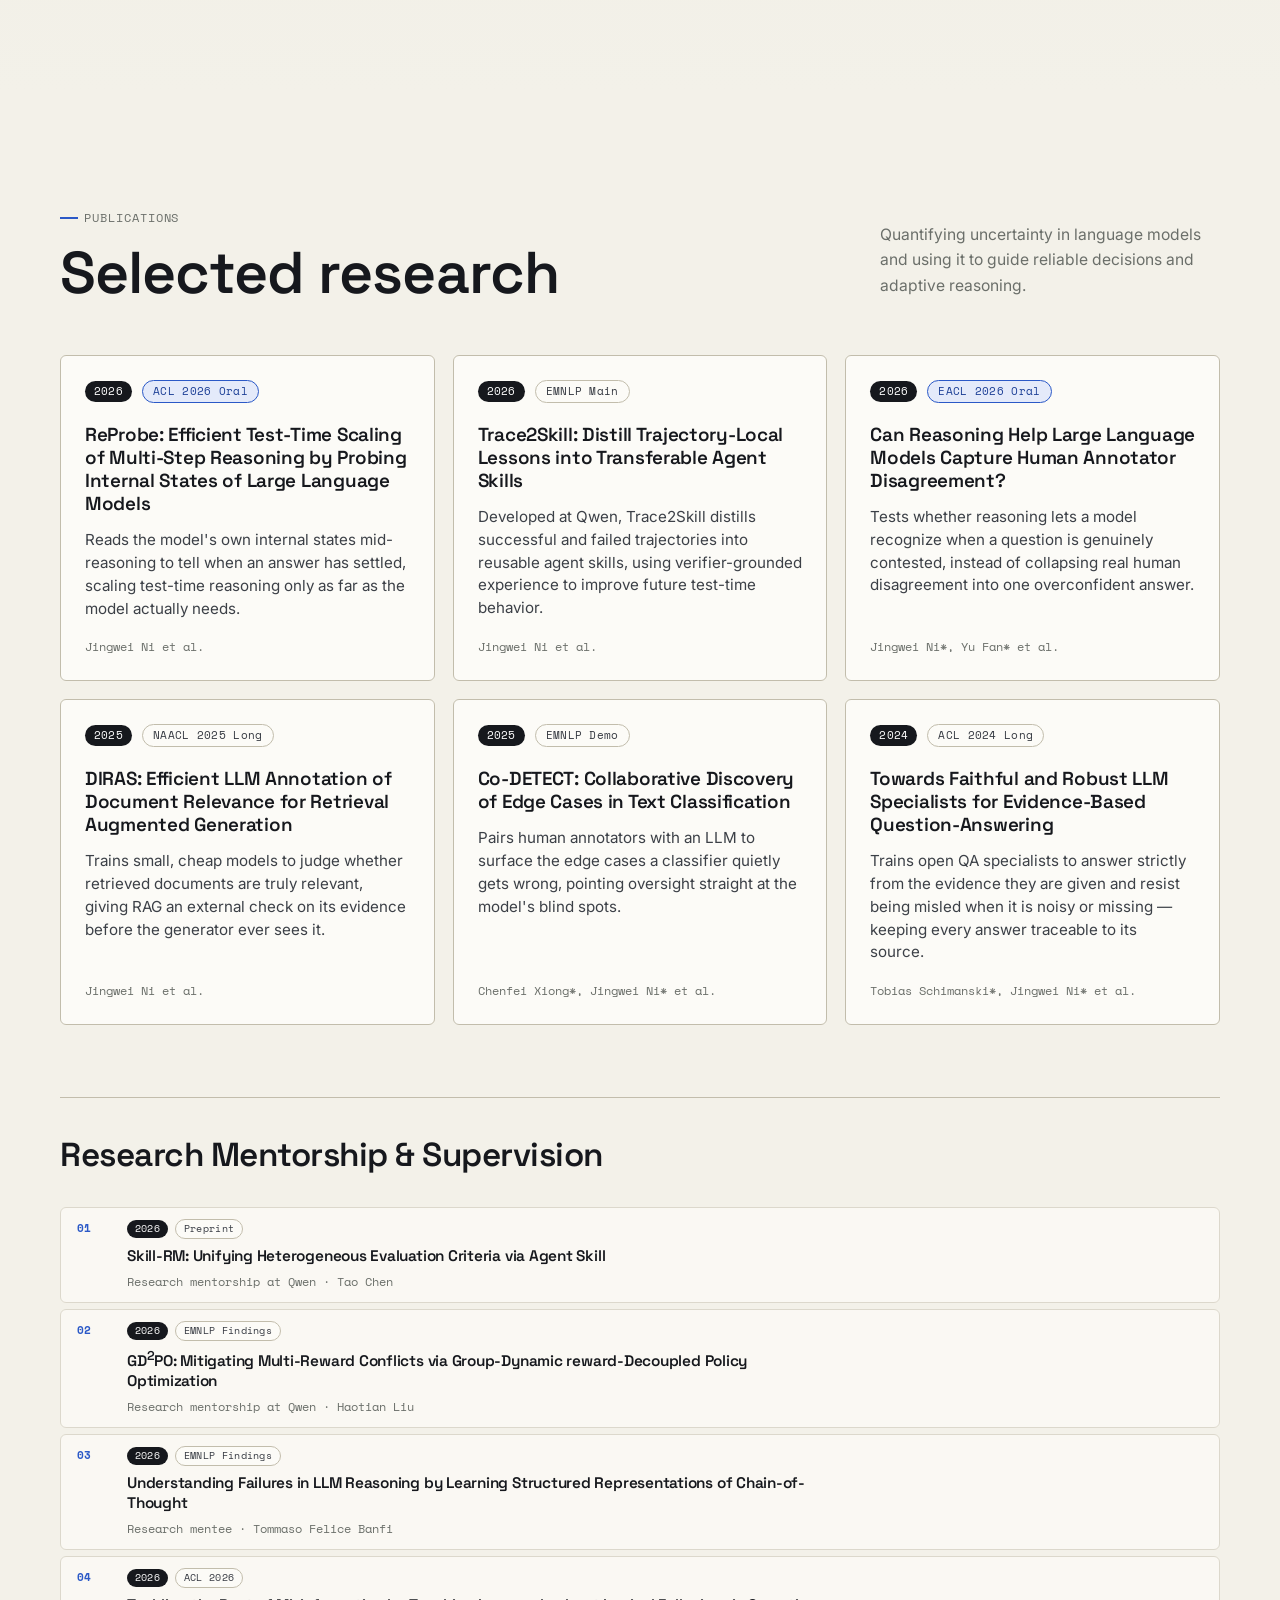
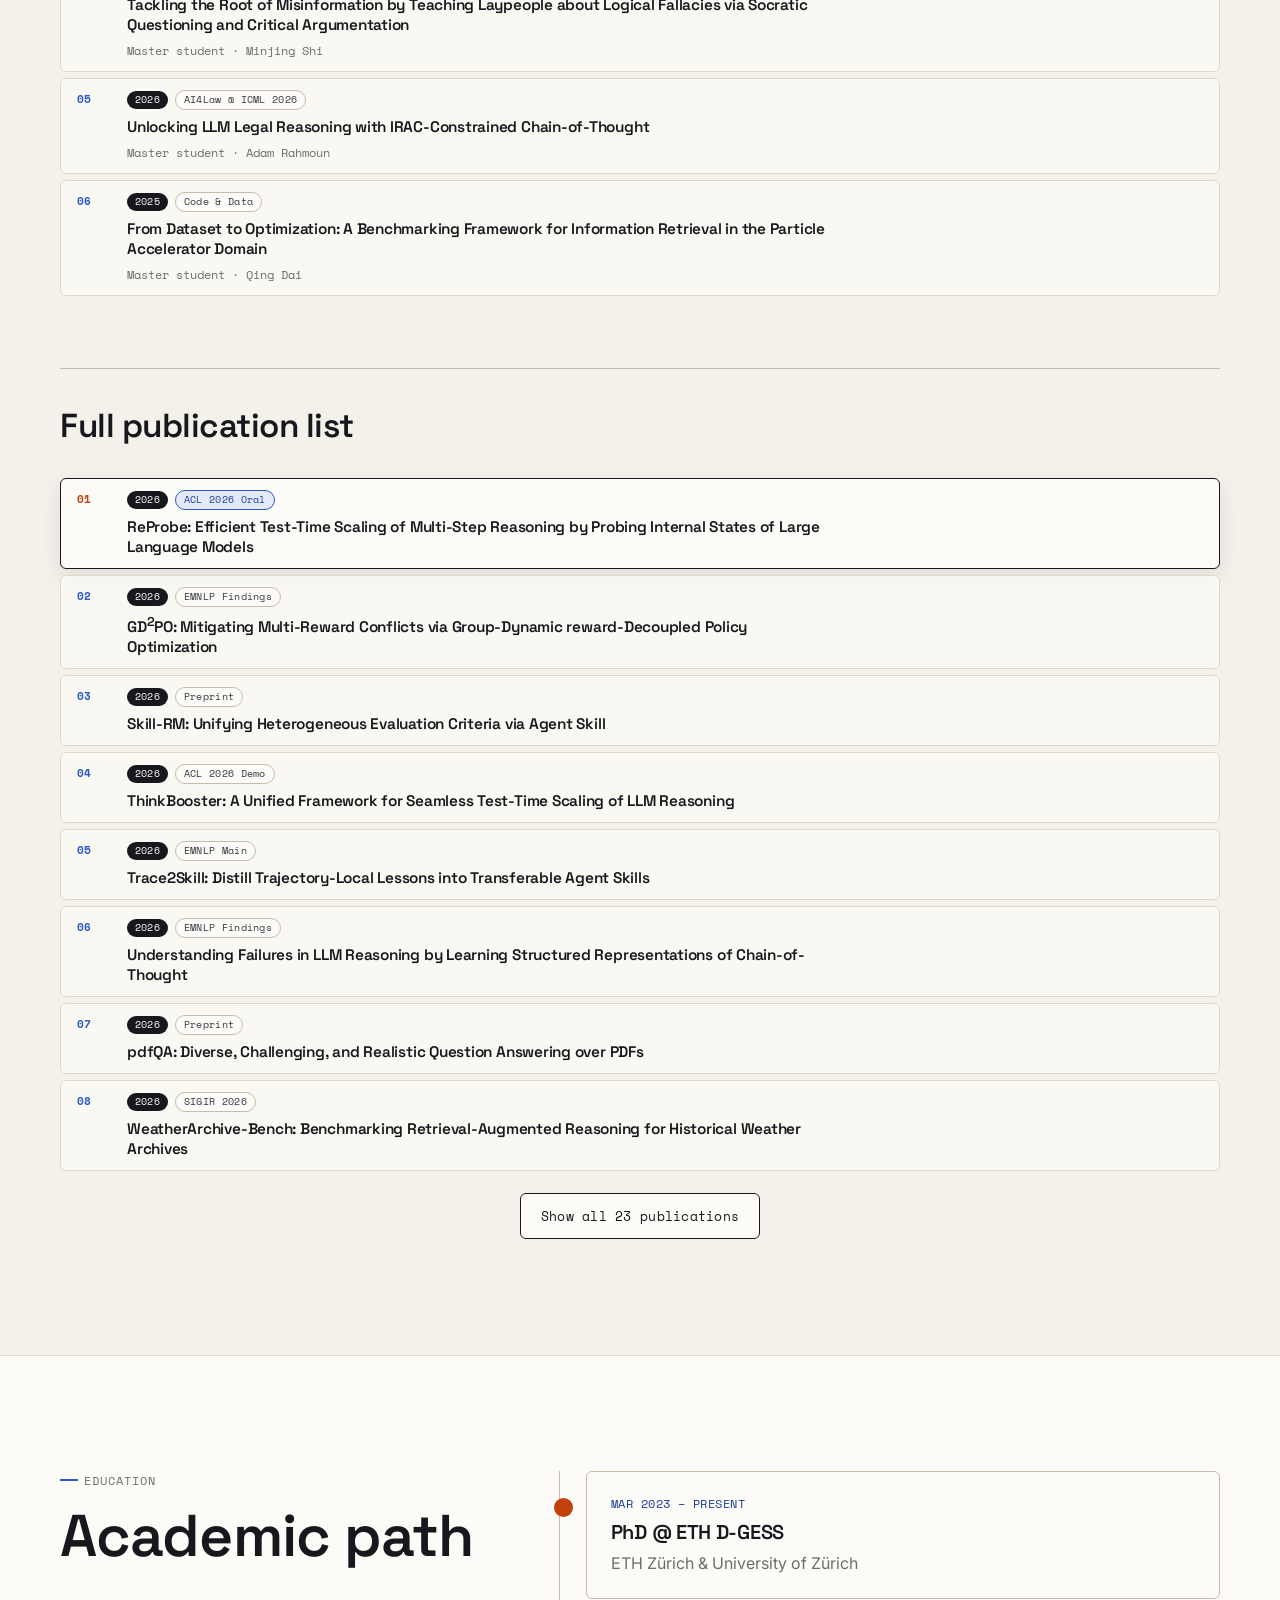
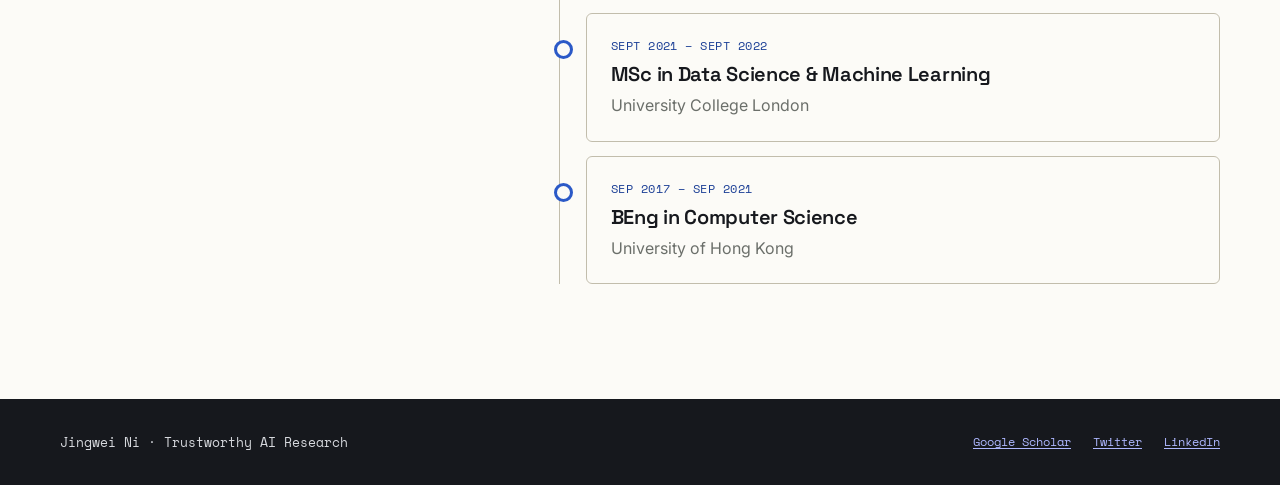
==== commit 5296517a: "Restructure research summary and community section - Replace the two research focus cards with stack" ====
--- a/index.html
+++ b/index.html
@@ -8,7 +8,7 @@
   <link rel="preconnect" href="https://fonts.googleapis.com">
   <link rel="preconnect" href="https://fonts.gstatic.com" crossorigin>
   <link href="https://fonts.googleapis.com/css2?family=Inter:wght@400;500;600;700&family=Space+Grotesk:wght@400;500;600;700&family=Space+Mono:wght@400;700&display=swap" rel="stylesheet">
-  <link rel="stylesheet" href="styles.css?v=7">
+  <link rel="stylesheet" href="styles.css?v=9">
 </head>
 <body>
   <a class="skip-link" href="#main">Skip to content</a>
@@ -18,9 +18,9 @@
       <a class="brand-mark" href="#home" aria-label="Jingwei Ni homepage">
         <span>JN</span>
       </a>
-      <div class="nav-links">
+      <div class="nav-links" id="nav-links">
         <a href="#research">Research</a>
-        <a href="#events">Projects</a>
+        <a href="#events">Community</a>
         <a href="#publications">Publications</a>
         <a href="#education">Education</a>
         <a href="Ni_Jingwei_s_CV.pdf">CV</a>
@@ -107,17 +107,21 @@
         </div>
       </div>
       <div class="container focus-block">
-        <div class="focus-grid pair">
-          <article class="focus-card" data-reveal>
-            <span class="focus-tag">Improving reliability</span>
-            <h3>Know when a model can be trusted.</h3>
+        <div class="focus-list">
+          <article class="focus-row" data-reveal>
+            <div class="focus-row-head">
+              <span class="focus-tag">Improving reliability</span>
+              <h3>Know when a model can be trusted.</h3>
+            </div>
             <p>
               A trustworthy model should report low confidence whenever it is likely to be wrong. I extract the uncertainty a model already carries and expose it for human supervision. After calibration, these estimates can support selective prediction and determine when a system should answer, abstain, or defer. This ability to flag its own unreliability is what makes oversight possible.
             </p>
           </article>
-          <article class="focus-card accent" data-reveal>
-            <span class="focus-tag">Enhancing capability</span>
-            <h3>Guide how a model reasons at test time.</h3>
+          <article class="focus-row" data-reveal>
+            <div class="focus-row-head">
+              <span class="focus-tag">Enhancing capability</span>
+              <h3>Guide how a model reasons at test time.</h3>
+            </div>
             <p>
               Effective test-time scaling needs feedback on whether the current reasoning is reliable, so it can decide whether further inference is worth the cost. Model-internal UQ can provide this self-assessment without repeatedly querying a separate evaluator. Programmatic verifiers provide definitive feedback when criteria are explicit and cheap to check, while LLM judges cover less formal criteria but add cost and latency and remain tied to a chosen rubric. UQ complements these external signals with a model-native test-time signal for deciding when to continue reasoning, explore another path, or stop.
             </p>
@@ -132,39 +136,37 @@
     <section class="section-band service-band" id="events">
       <div class="container">
         <div class="section-heading" data-reveal>
-          <p class="readout">Projects &amp; community service</p>
-          <h2 class="section-title">Open models, climate NLP, and research communities.</h2>
+          <p class="readout">Projects · Talks · Service</p>
+          <h2 class="section-title">Community collaboration and services.</h2>
         </div>
         <div class="project-grid">
           <article class="project-card" data-reveal>
-            <p class="readout">Community collaboration</p>
+            <p class="readout">Collaboration</p>
             <h3>Apertus: Democratizing Open and Compliant LLMs</h3>
             <p>Community collaboration on democratizing open and compliant LLMs for global language environments, with contributions to trustworthiness post-training.</p>
             <a class="card-link" href="https://arxiv.org/abs/2509.14233">Technical report →</a>
           </article>
           <article class="project-card" data-reveal>
-            <p class="readout">Community collaboration</p>
+            <p class="readout">Collaboration</p>
             <h3>When AI Benchmarks Plateau</h3>
             <p>Community collaboration accepted to ICML 2026 on benchmark saturation and how plateauing scores affect evaluation practice.</p>
             <a class="card-link" href="https://arxiv.org/abs/2602.16763">ICML 2026 →</a>
           </article>
           <article class="project-card" data-reveal>
             <p class="readout">Workshop</p>
-            <h3>ClimateNLP at ACL 2025</h3>
-            <p>Organizing the second ClimateNLP workshop at ACL 2025, Vienna.</p>
+            <h3>ClimateNLP 2024 / 2025 / 2026</h3>
+            <p>Co-organizing the ClimateNLP workshop series: ACL 2024 in Bangkok, ACL 2025 in Vienna, and EMNLP 2026 in Budapest.</p>
             <div class="inline-links">
-              <a href="https://aclanthology.org/2025.climatenlp-1.0/">Proceedings</a>
               <a href="https://nlp4climate.github.io/">Workshop site</a>
+              <a href="https://aclanthology.org/2025.climatenlp-1.0/">2025 proceedings</a>
+              <a href="https://aclanthology.org/volumes/2024.climatenlp-1/">2024 proceedings</a>
             </div>
           </article>
           <article class="project-card" data-reveal>
-            <p class="readout">Workshop</p>
-            <h3>ClimateNLP at ACL 2024</h3>
-            <p>Organized the first ClimateNLP workshop at ACL 2024, Bangkok.</p>
-            <div class="inline-links">
-              <a href="https://aclanthology.org/volumes/2024.climatenlp-1/">Proceedings</a>
-              <a href="https://nlp4climate.github.io/climatenlp2024/">Workshop site</a>
-            </div>
+            <p class="readout">Invited Talk</p>
+            <h3>Keynote at the AI4Law Workshop, ICML 2026</h3>
+            <p>Keynote speech at the AI4Law workshop at ICML 2026 on uncertainty-aware LLM reasoning for legal tasks.</p>
+            <a class="card-link" href="https://docs.google.com/presentation/d/1WpaqRjF8Xk1G9WveniChFXJf1kFNK6wZ/edit?usp=sharing&amp;ouid=112178803057578273515&amp;rtpof=true&amp;sd=true">Slides →</a>
           </article>
         </div>
       </div>
@@ -183,7 +185,7 @@
         <div class="selected-grid">
           <article class="publication-card" data-reveal>
             <div class="publication-meta">
-              <span class="pub-year">2025</span>
+              <span class="pub-year">2026</span>
               <span class="tag tag-oral">ACL 2026 Oral</span>
             </div>
             <h3><a href="https://arxiv.org/abs/2511.06209">ReProbe: Efficient Test-Time Scaling of Multi-Step Reasoning by Probing Internal States of Large Language Models</a></h3>
@@ -201,7 +203,7 @@
           </article>
           <article class="publication-card" data-reveal>
             <div class="publication-meta">
-              <span class="pub-year">2025</span>
+              <span class="pub-year">2026</span>
               <span class="tag tag-oral">EACL 2026 Oral</span>
             </div>
             <h3><a href="https://arxiv.org/abs/2506.19467">Can Reasoning Help Large Language Models Capture Human Annotator Disagreement?</a></h3>
@@ -293,7 +295,7 @@
                   <span class="pub-year">2026</span>
                   <span class="tag">AI4Law @ ICML 2026</span>
                 </div>
-                <h3>Unlocking LLM Legal Reasoning with IRAC-Constrained Chain-of-Thought</h3>
+                <h3><a href="https://openreview.net/forum?id=UEygl7J4Fj">Unlocking LLM Legal Reasoning with IRAC-Constrained Chain-of-Thought</a></h3>
                 <p class="mentor-student">Master student · Adam Rahmoun</p>
               </div>
             </article>
@@ -315,12 +317,12 @@
           <div class="list-head">
             <h2>Full publication list</h2>
           </div>
-          <div class="publication-table" role="list">
+          <div class="publication-table" role="list" id="full-publication-list" data-collapsible="8">
             <article class="publication-entry featured-entry" role="listitem">
               <div class="publication-index">01</div>
               <div class="publication-body">
                 <div class="publication-tags">
-                  <span class="pub-year">2025</span>
+                  <span class="pub-year">2026</span>
                   <span class="tag tag-oral">ACL 2026 Oral</span>
                 </div>
                 <h3><a href="https://arxiv.org/abs/2511.06209">ReProbe: Efficient Test-Time Scaling of Multi-Step Reasoning by Probing Internal States of Large Language Models</a></h3>
@@ -388,6 +390,36 @@
             </article>
             <article class="publication-entry" role="listitem">
               <div class="publication-index">08</div>
+              <div class="publication-body">
+                <div class="publication-tags">
+                  <span class="pub-year">2026</span>
+                  <span class="tag">SIGIR 2026</span>
+                </div>
+                <h3><a href="https://arxiv.org/abs/2510.05336">WeatherArchive-Bench: Benchmarking Retrieval-Augmented Reasoning for Historical Weather Archives</a></h3>
+              </div>
+            </article>
+            <article class="publication-entry" role="listitem">
+              <div class="publication-index">09</div>
+              <div class="publication-body">
+                <div class="publication-tags">
+                  <span class="pub-year">2026</span>
+                  <span class="tag">ICLR 2026</span>
+                </div>
+                <h3><a href="https://arxiv.org/abs/2505.12864">LEXam: Benchmarking Legal Reasoning on 340 Law Exams</a></h3>
+              </div>
+            </article>
+            <article class="publication-entry" role="listitem">
+              <div class="publication-index">10</div>
+              <div class="publication-body">
+                <div class="publication-tags">
+                  <span class="pub-year">2026</span>
+                  <span class="tag tag-oral">EACL 2026 Oral</span>
+                </div>
+                <h3><a href="https://arxiv.org/abs/2506.19467">Can Reasoning Help Large Language Models Capture Human Annotator Disagreement?</a></h3>
+              </div>
+            </article>
+            <article class="publication-entry" role="listitem">
+              <div class="publication-index">11</div>
               <div class="publication-body">
                 <div class="publication-tags">
                   <span class="pub-year">2025</span>
@@ -397,36 +429,6 @@
               </div>
             </article>
             <article class="publication-entry" role="listitem">
-              <div class="publication-index">09</div>
-              <div class="publication-body">
-                <div class="publication-tags">
-                  <span class="pub-year">2025</span>
-                  <span class="tag">SIGIR 2026</span>
-                </div>
-                <h3><a href="https://arxiv.org/abs/2510.05336">WeatherArchive-Bench: Benchmarking Retrieval-Augmented Reasoning for Historical Weather Archives</a></h3>
-              </div>
-            </article>
-            <article class="publication-entry" role="listitem">
-              <div class="publication-index">10</div>
-              <div class="publication-body">
-                <div class="publication-tags">
-                  <span class="pub-year">2025</span>
-                  <span class="tag">ICLR 2026</span>
-                </div>
-                <h3><a href="https://arxiv.org/abs/2505.12864">LEXam: Benchmarking Legal Reasoning on 340 Law Exams</a></h3>
-              </div>
-            </article>
-            <article class="publication-entry" role="listitem">
-              <div class="publication-index">11</div>
-              <div class="publication-body">
-                <div class="publication-tags">
-                  <span class="pub-year">2025</span>
-                  <span class="tag tag-oral">EACL 2026 Oral</span>
-                </div>
-                <h3><a href="https://arxiv.org/abs/2506.19467">Can Reasoning Help Large Language Models Capture Human Annotator Disagreement?</a></h3>
-              </div>
-            </article>
-            <article class="publication-entry" role="listitem">
               <div class="publication-index">12</div>
               <div class="publication-body">
                 <div class="publication-tags">
@@ -546,6 +548,9 @@
                 <h3><a href="https://aclanthology.org/2021.emnlp-main.748/">Causal Direction of Data Collection Matters: Implications of Causal and Anticausal Learning for NLP</a></h3>
               </div>
             </article>
+          </div>
+          <div class="list-more">
+            <button class="button secondary" type="button" id="publication-toggle" aria-controls="full-publication-list" aria-expanded="false" hidden>Show all 23 publications</button>
           </div>
         </div>
       </div>
@@ -635,6 +640,58 @@
       }, { threshold: 0.12, rootMargin: '0px 0px -8% 0px' });
       document.querySelectorAll('[data-reveal]').forEach(function (el) { io.observe(el); });
     })();
+
+    /* collapse the full publication list behind a toggle */
+    (function () {
+      var list = document.getElementById('full-publication-list');
+      var toggle = document.getElementById('publication-toggle');
+      if (!list || !toggle) return;
+      var entries = Array.prototype.slice.call(list.children);
+      var keep = parseInt(list.dataset.collapsible, 10) || 8;
+      if (entries.length <= keep) return;
+      var hidden = entries.slice(keep);
+      var collapse = function () { hidden.forEach(function (el) { el.hidden = true; }); };
+      collapse();
+      toggle.hidden = false;
+      toggle.textContent = 'Show all ' + entries.length + ' publications';
+      toggle.addEventListener('click', function () {
+        var open = toggle.getAttribute('aria-expanded') === 'true';
+        if (open) {
+          collapse();
+          toggle.textContent = 'Show all ' + entries.length + ' publications';
+          list.scrollIntoView({ block: 'start', behavior: 'smooth' });
+        } else {
+          hidden.forEach(function (el) { el.hidden = false; });
+          toggle.textContent = 'Show fewer';
+        }
+        toggle.setAttribute('aria-expanded', open ? 'false' : 'true');
+      });
+    })();
+
+    /* highlight the nav link for the section currently in view */
+    (function () {
+      var links = Array.prototype.slice.call(document.querySelectorAll('#nav-links a[href^="#"]'));
+      if (!links.length || !('IntersectionObserver' in window)) return;
+      var sections = links.map(function (a) { return document.querySelector(a.getAttribute('href')); });
+      var visible = [];
+      var paint = function () {
+        var current = sections.filter(function (s) { return s && visible.indexOf(s) !== -1; })[0];
+        links.forEach(function (a, i) {
+          var on = sections[i] === current;
+          a.classList.toggle('is-active', on);
+          if (on) { a.setAttribute('aria-current', 'true'); } else { a.removeAttribute('aria-current'); }
+        });
+      };
+      var io = new IntersectionObserver(function (records) {
+        records.forEach(function (r) {
+          var at = visible.indexOf(r.target);
+          if (r.isIntersecting && at === -1) { visible.push(r.target); }
+          if (!r.isIntersecting && at !== -1) { visible.splice(at, 1); }
+        });
+        paint();
+      }, { rootMargin: '-45% 0px -50% 0px' });
+      sections.forEach(function (s) { if (s) io.observe(s); });
+    })();
   </script>
 </body>
 </html>
--- a/styles.css
+++ b/styles.css
@@ -219,6 +219,9 @@
 .nav-links a:hover::after,
 .nav-links a:focus-visible::after { transform: scaleX(1); }
 
+.nav-links a.is-active { color: var(--signal-ink); }
+.nav-links a.is-active::after { transform: scaleX(1); }
+
 /* ---- section rhythm --------------------------------------------------- */
 
 .section-band { padding: clamp(60px, 9vw, 116px) 0; }
@@ -566,6 +569,39 @@
 
 .focus-block { margin-top: clamp(34px, 5vw, 58px); }
 
+/* two stacked paragraph rows (homepage research summary) */
+.focus-list {
+  display: grid;
+  gap: clamp(22px, 3vw, 32px);
+}
+
+.focus-row {
+  display: grid;
+  grid-template-columns: minmax(240px, 0.78fr) minmax(0, 1.22fr);
+  gap: clamp(20px, 6vw, 76px);
+  padding-top: clamp(22px, 3vw, 32px);
+  border-top: 1px solid var(--line-strong);
+}
+
+.focus-row-head {
+  display: flex;
+  flex-direction: column;
+  align-items: flex-start;
+  justify-content: flex-start;
+  gap: 14px;
+  align-self: start;
+}
+
+.focus-row-head .focus-tag { margin-bottom: 0; }
+
+.focus-row-head h3 {
+  margin: 0;
+  font-size: clamp(1.3rem, 2.2vw, 1.7rem);
+  line-height: 1.12;
+}
+
+.focus-row > p { margin: 0; color: var(--body); font-size: 1.05rem; }
+
 .focus-grid.pair { gap: 18px; }
 
 .focus-cta { margin-top: clamp(24px, 3vw, 34px); }
@@ -607,15 +643,25 @@
 
 .card-link,
 .inline-links a {
-  margin-top: auto;
   font-family: var(--mono);
   font-size: 0.76rem;
   text-decoration: none;
 }
 
+.card-link,
+.project-card .inline-links { margin-top: auto; }
+
 .inline-links { gap: 8px 18px; }
 
 /* ---- publications ----------------------------------------------------- */
+
+.publication-entry[hidden] { display: none; }
+
+.list-more {
+  display: flex;
+  justify-content: center;
+  margin-top: 22px;
+}
 
 .publications-heading {
   display: grid;
@@ -1085,6 +1131,9 @@
   .featured-paper { grid-template-columns: 1fr; }
 
   .focus-grid { flex-direction: column; }
+  .focus-grid > .focus-card { flex-basis: auto; }
+
+  .focus-row { grid-template-columns: 1fr; gap: 14px; }
 
   .featured-meta { flex-direction: row; align-items: center; text-align: left; }
 }
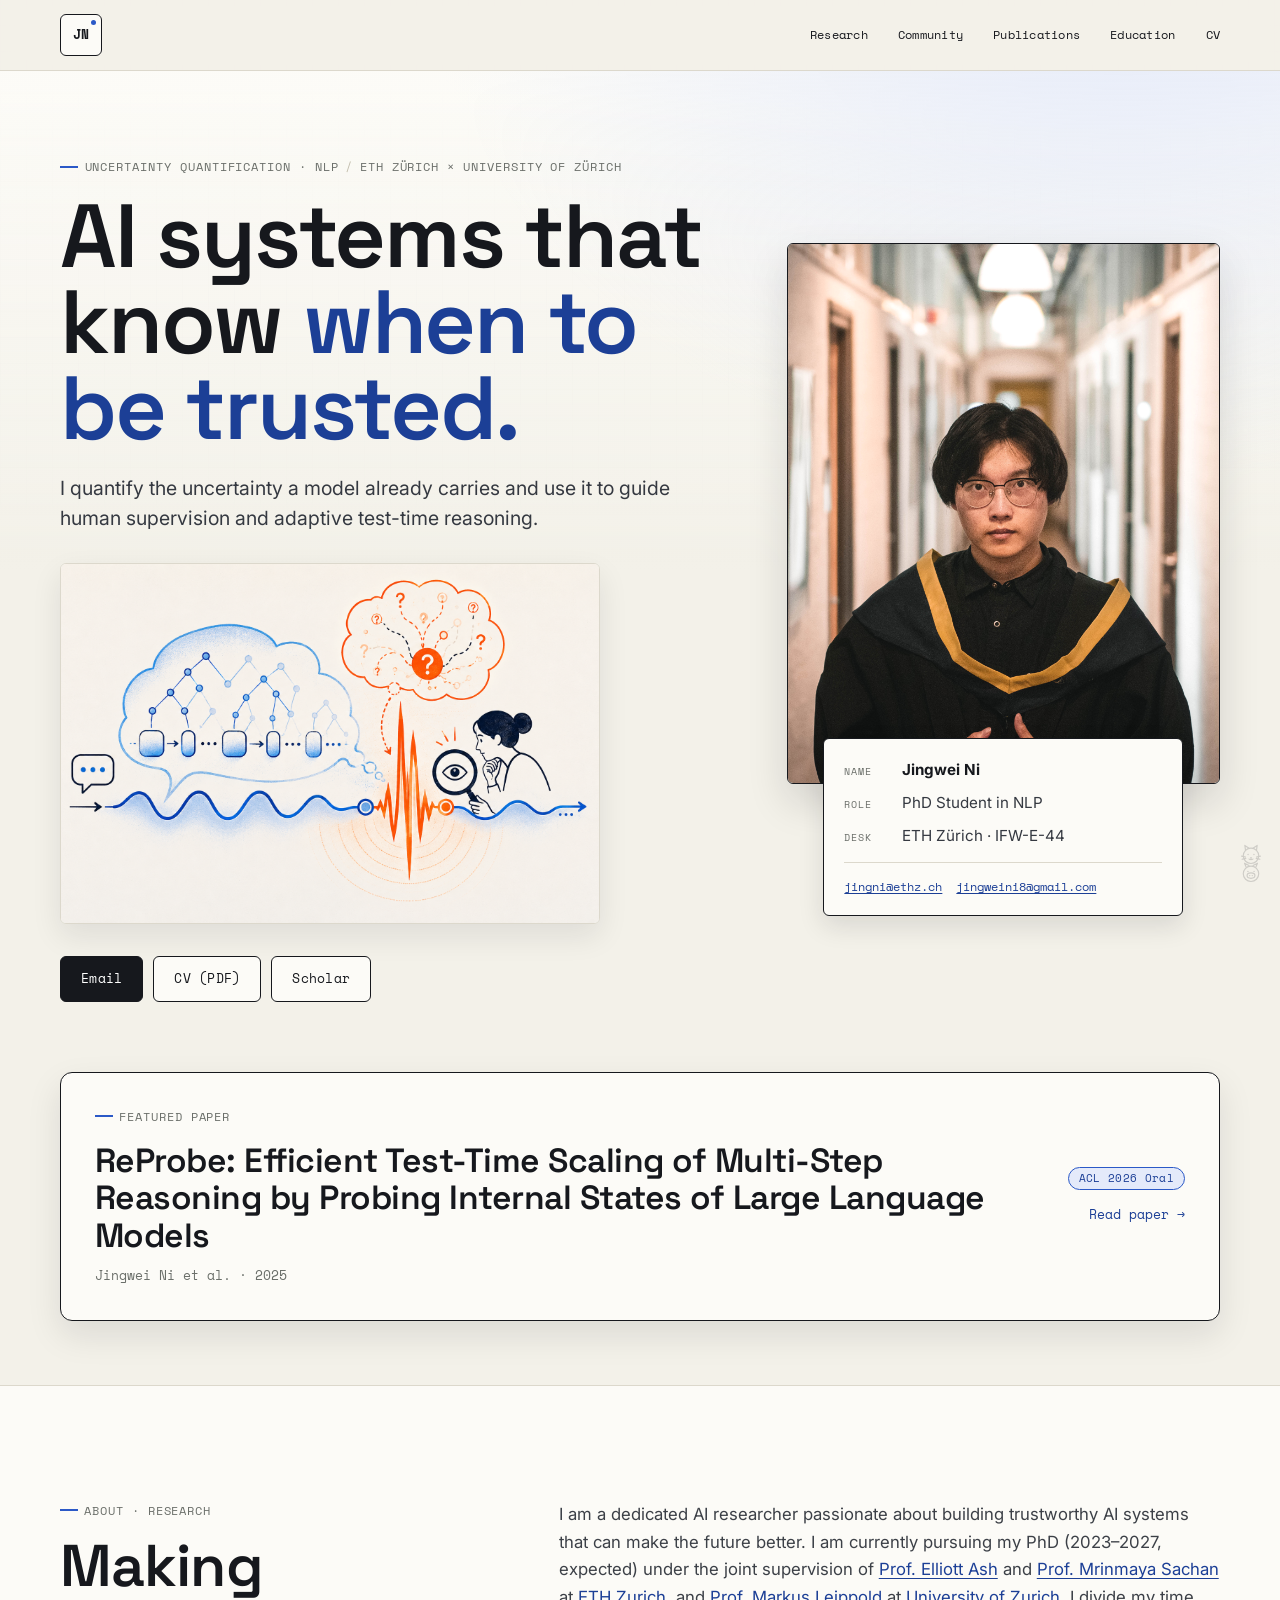
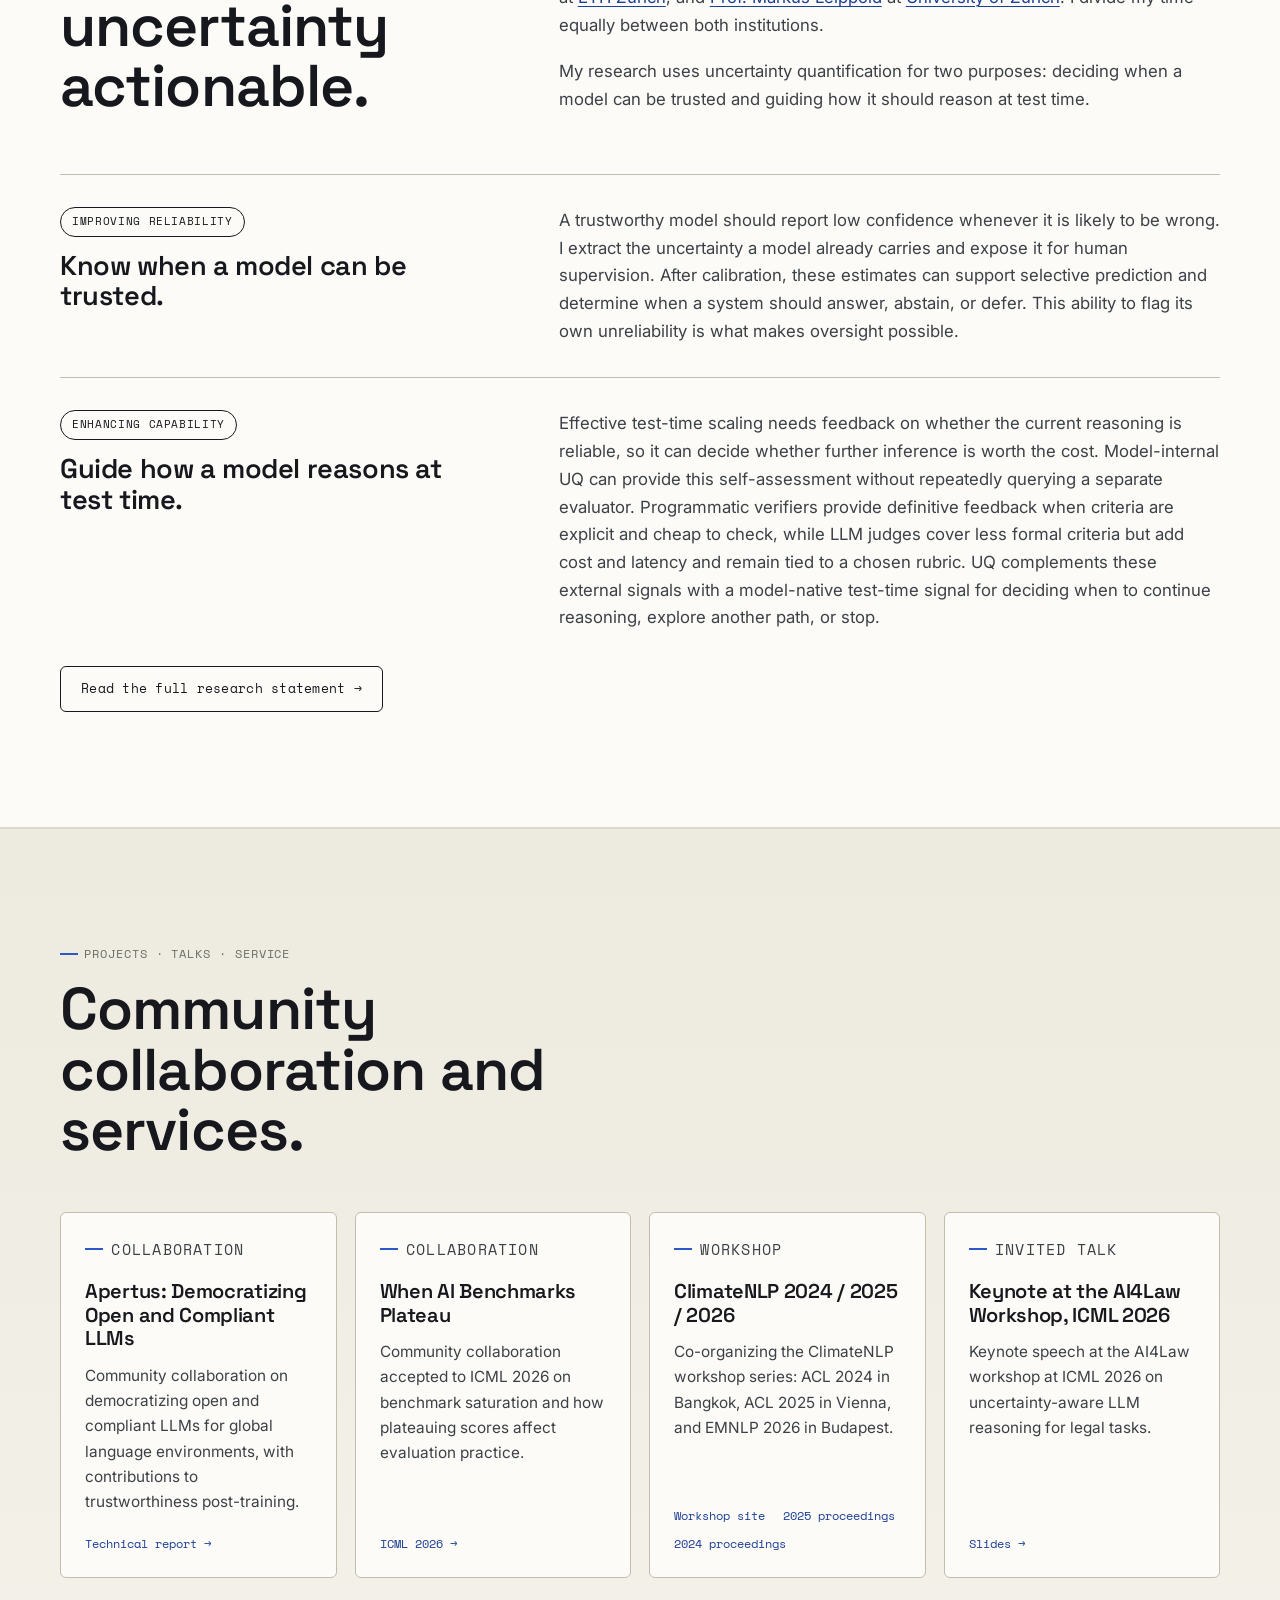
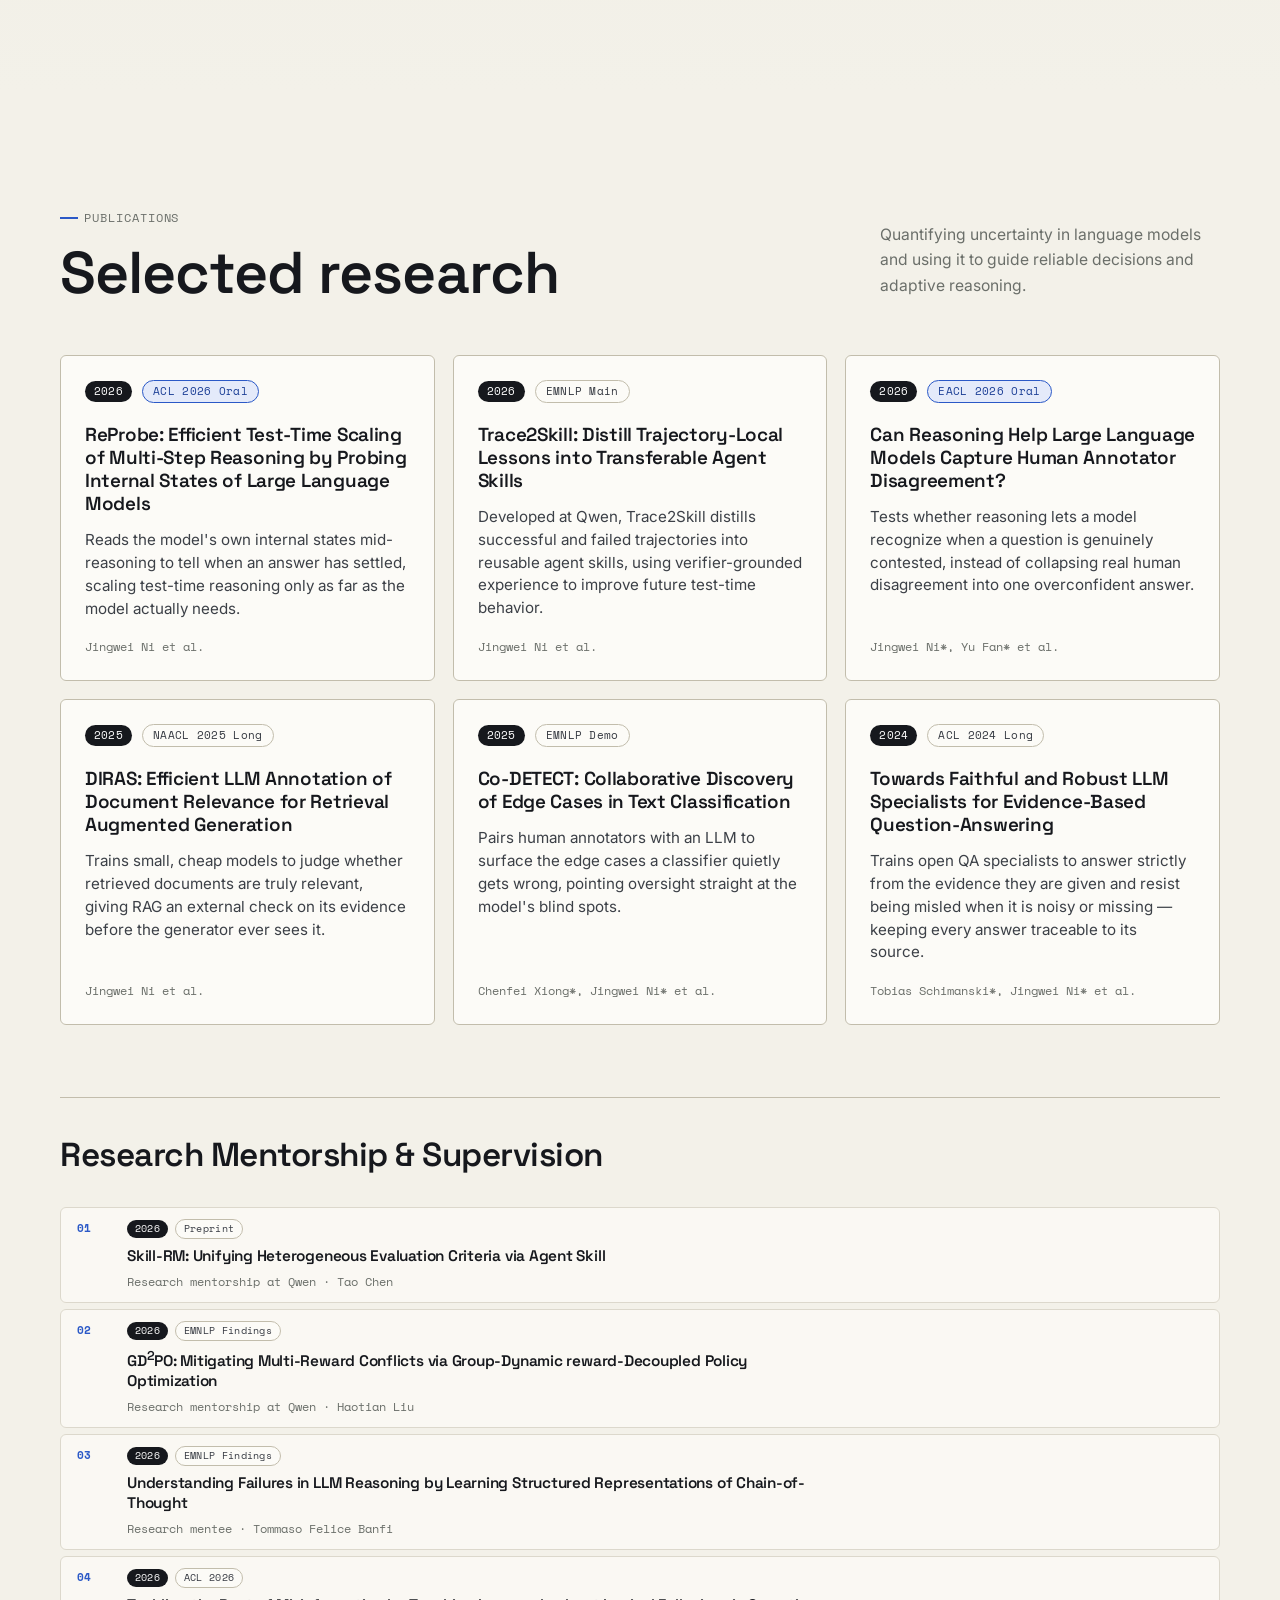
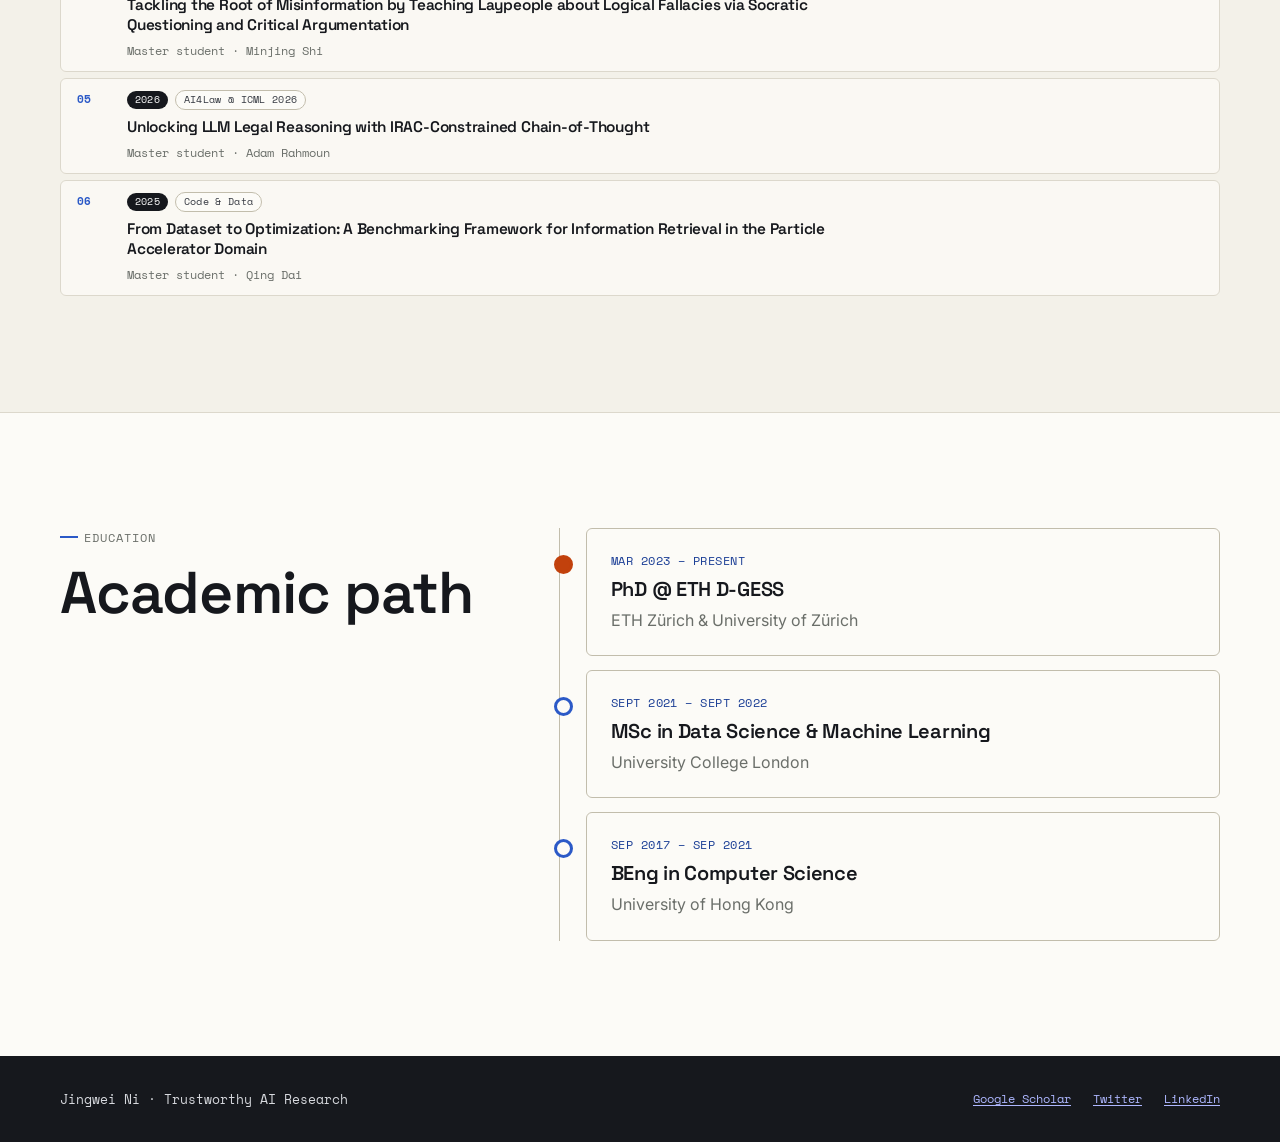
==== commit 4dfd4a62: "Hide the full publication list Keep the markup in the source behind a `hidden` attribute so the sect" ====
--- a/index.html
+++ b/index.html
@@ -8,7 +8,7 @@
   <link rel="preconnect" href="https://fonts.googleapis.com">
   <link rel="preconnect" href="https://fonts.gstatic.com" crossorigin>
   <link href="https://fonts.googleapis.com/css2?family=Inter:wght@400;500;600;700&family=Space+Grotesk:wght@400;500;600;700&family=Space+Mono:wght@400;700&display=swap" rel="stylesheet">
-  <link rel="stylesheet" href="styles.css?v=9">
+  <link rel="stylesheet" href="styles.css?v=10">
 </head>
 <body>
   <a class="skip-link" href="#main">Skip to content</a>
@@ -313,7 +313,9 @@
           </div>
         </div>
 
-        <div class="publication-list-block">
+        <!-- Full publication list: kept in the source but hidden on the site.
+             Remove the `hidden` attribute below to show it again. -->
+        <div class="publication-list-block" hidden>
           <div class="list-head">
             <h2>Full publication list</h2>
           </div>
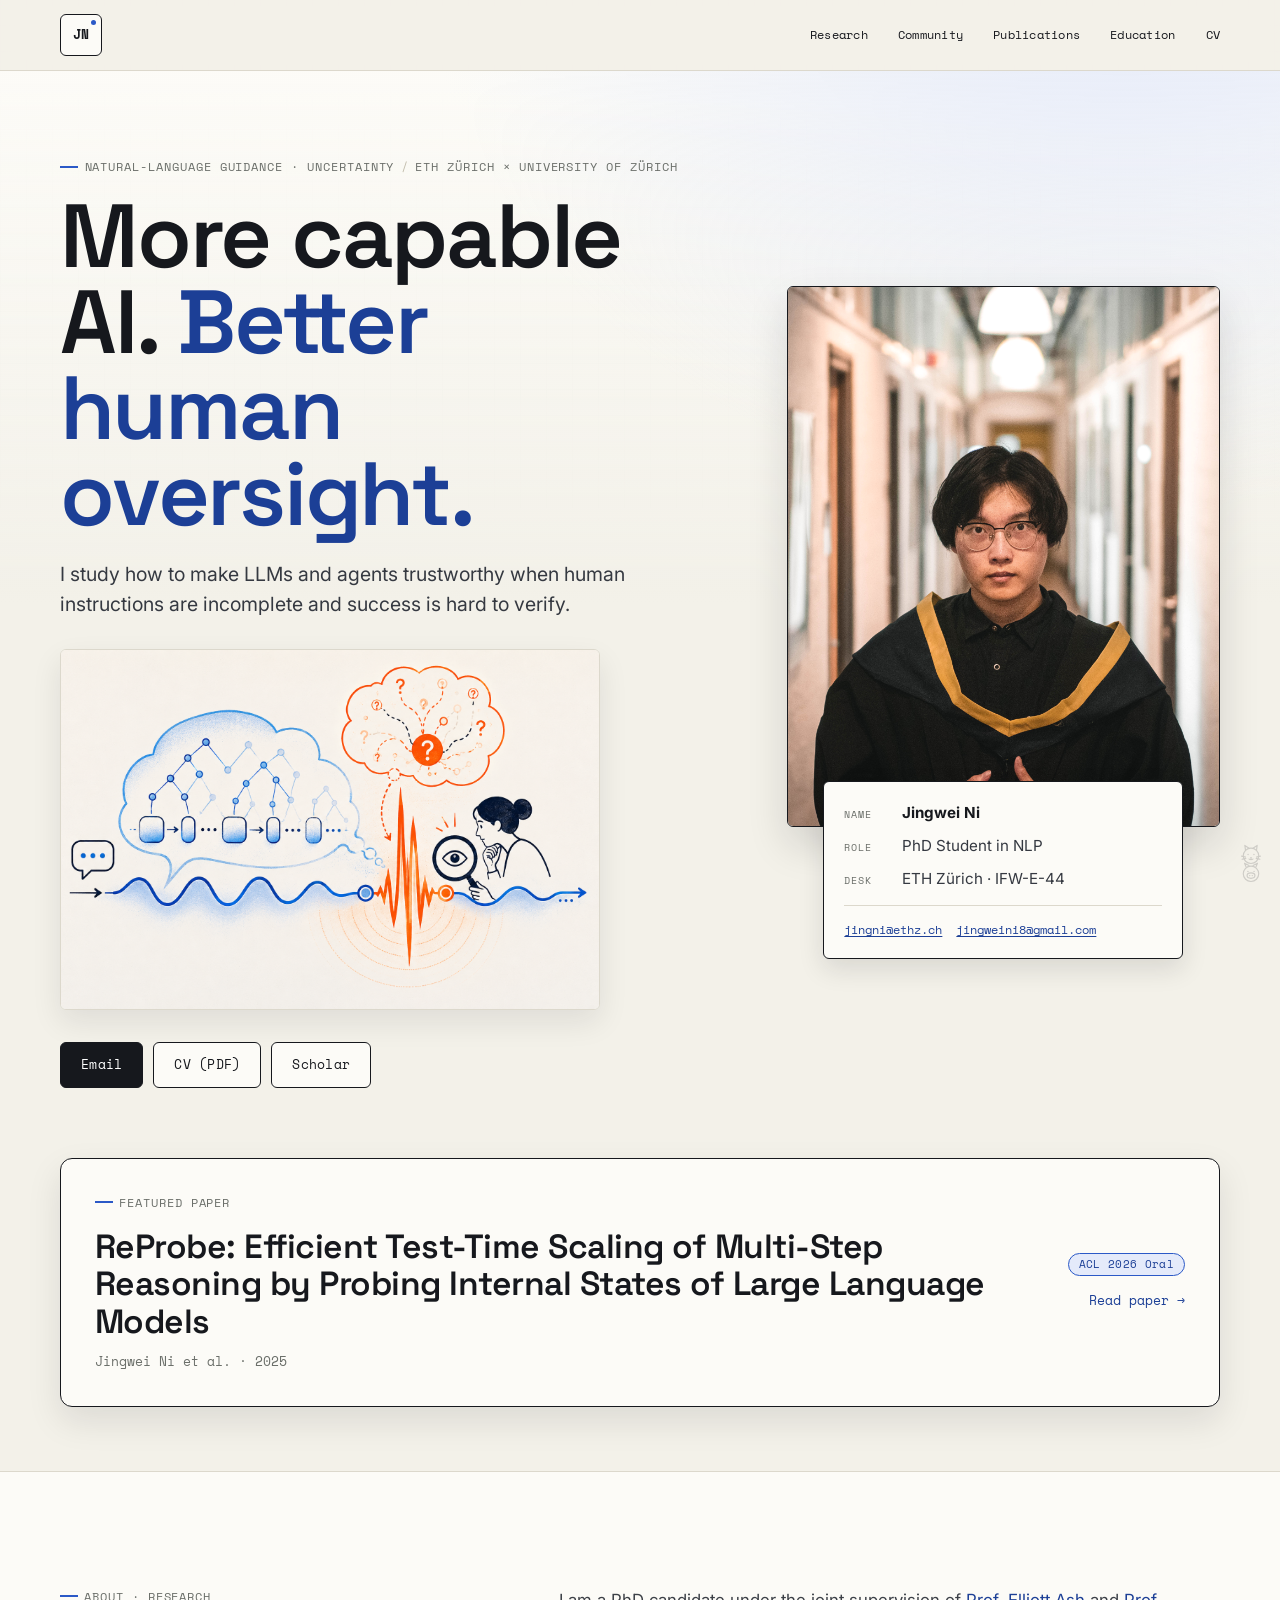
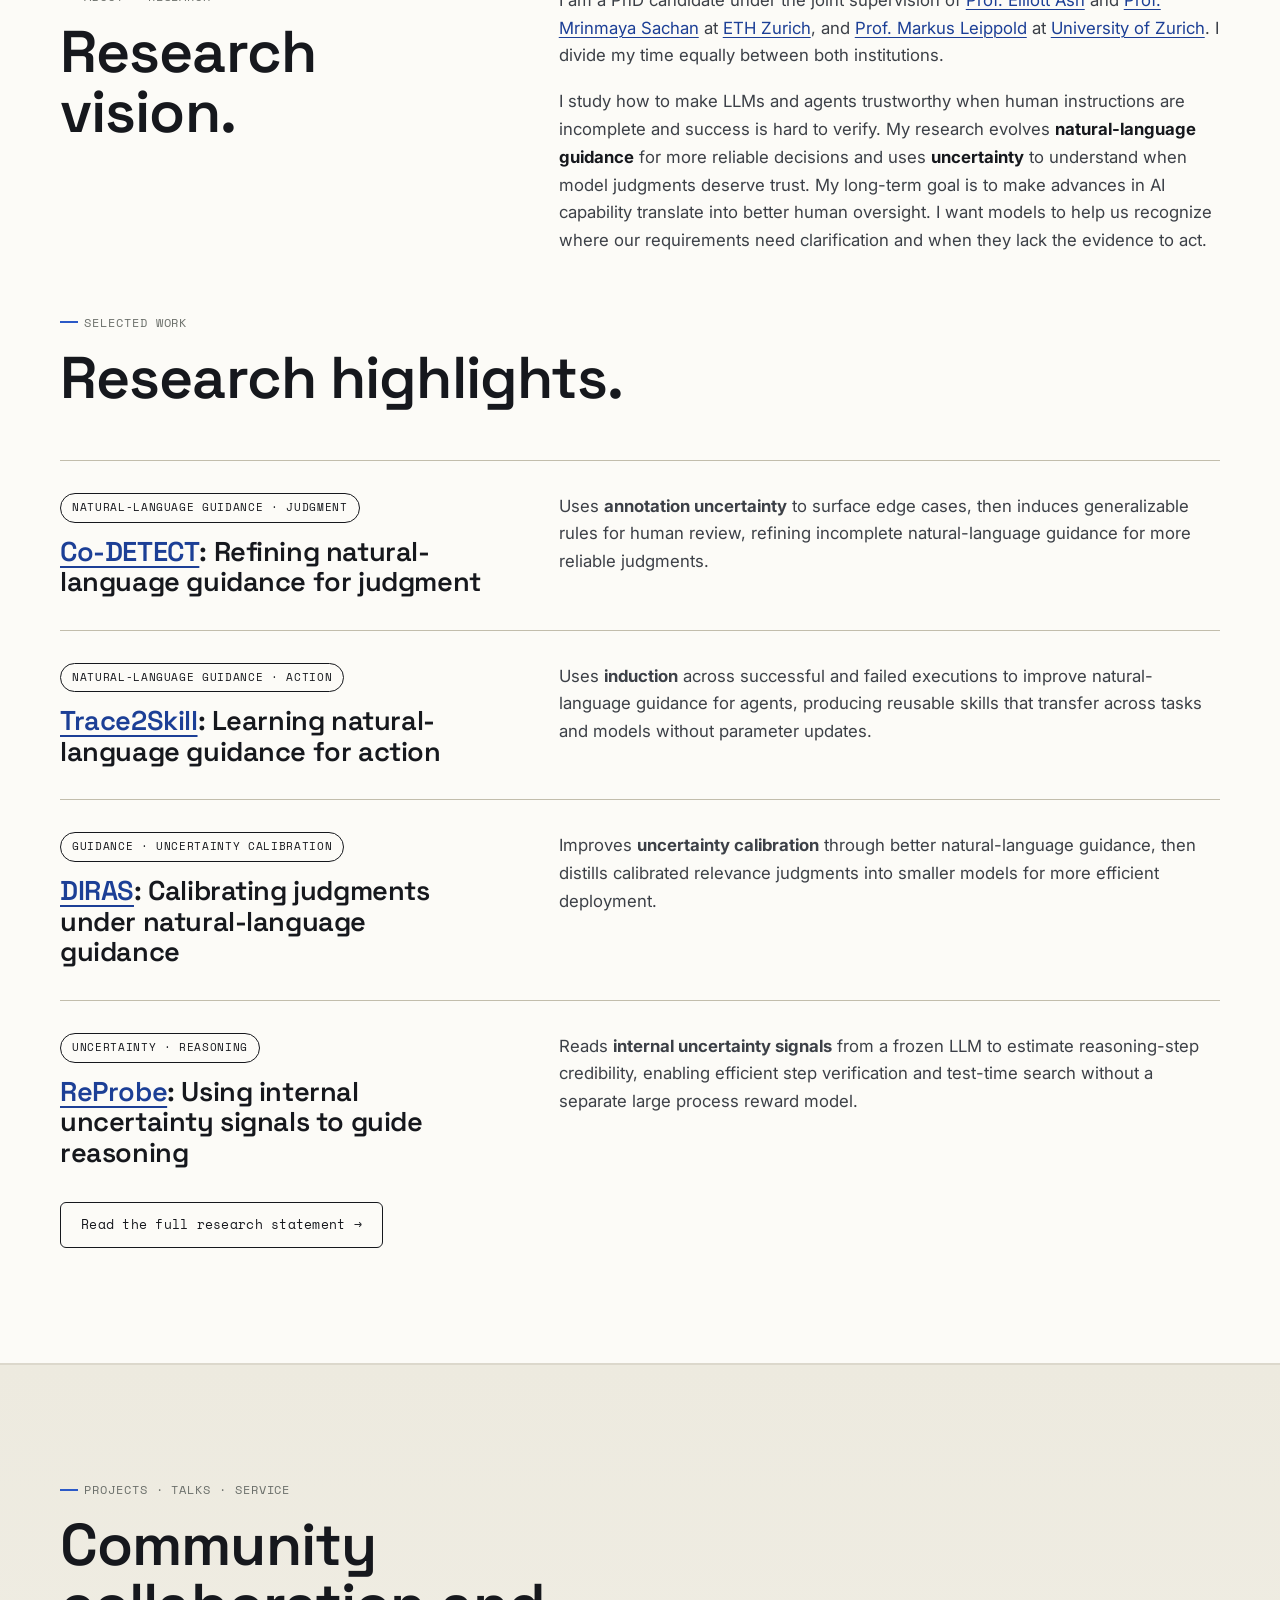
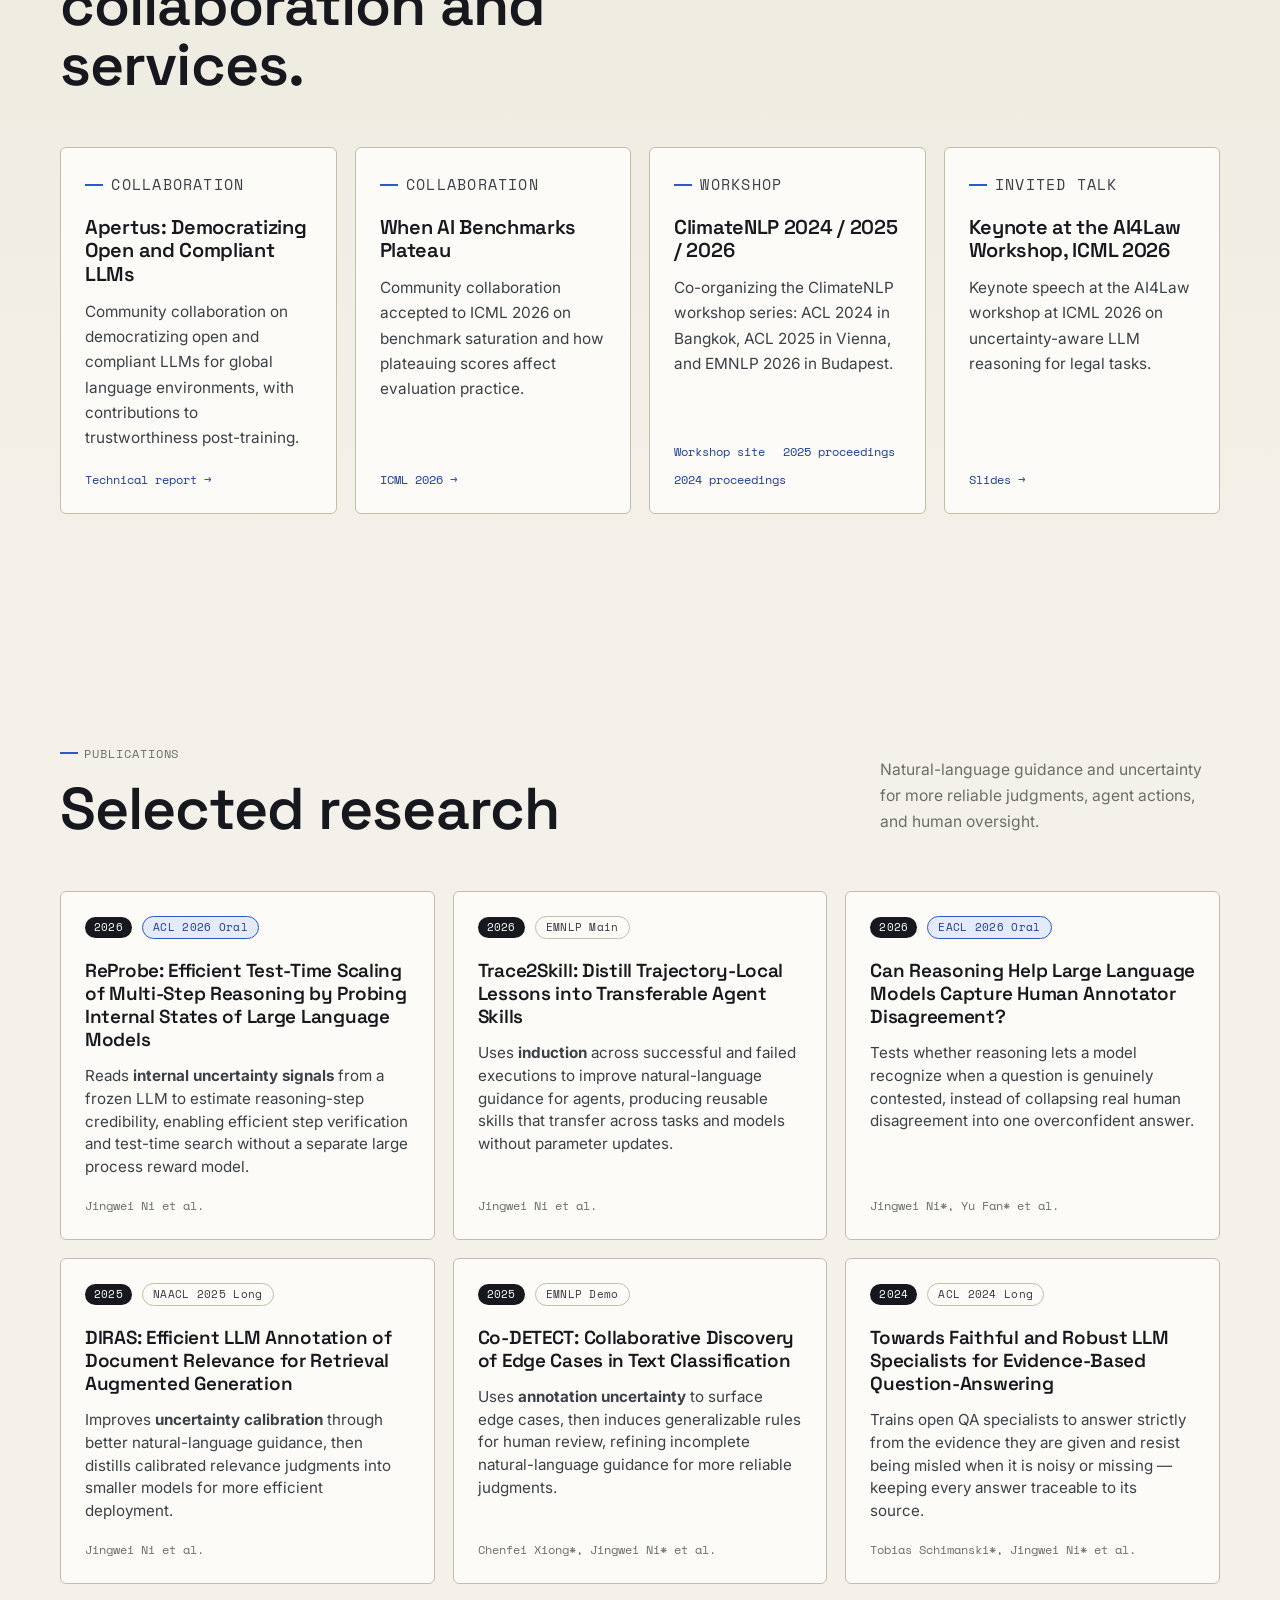
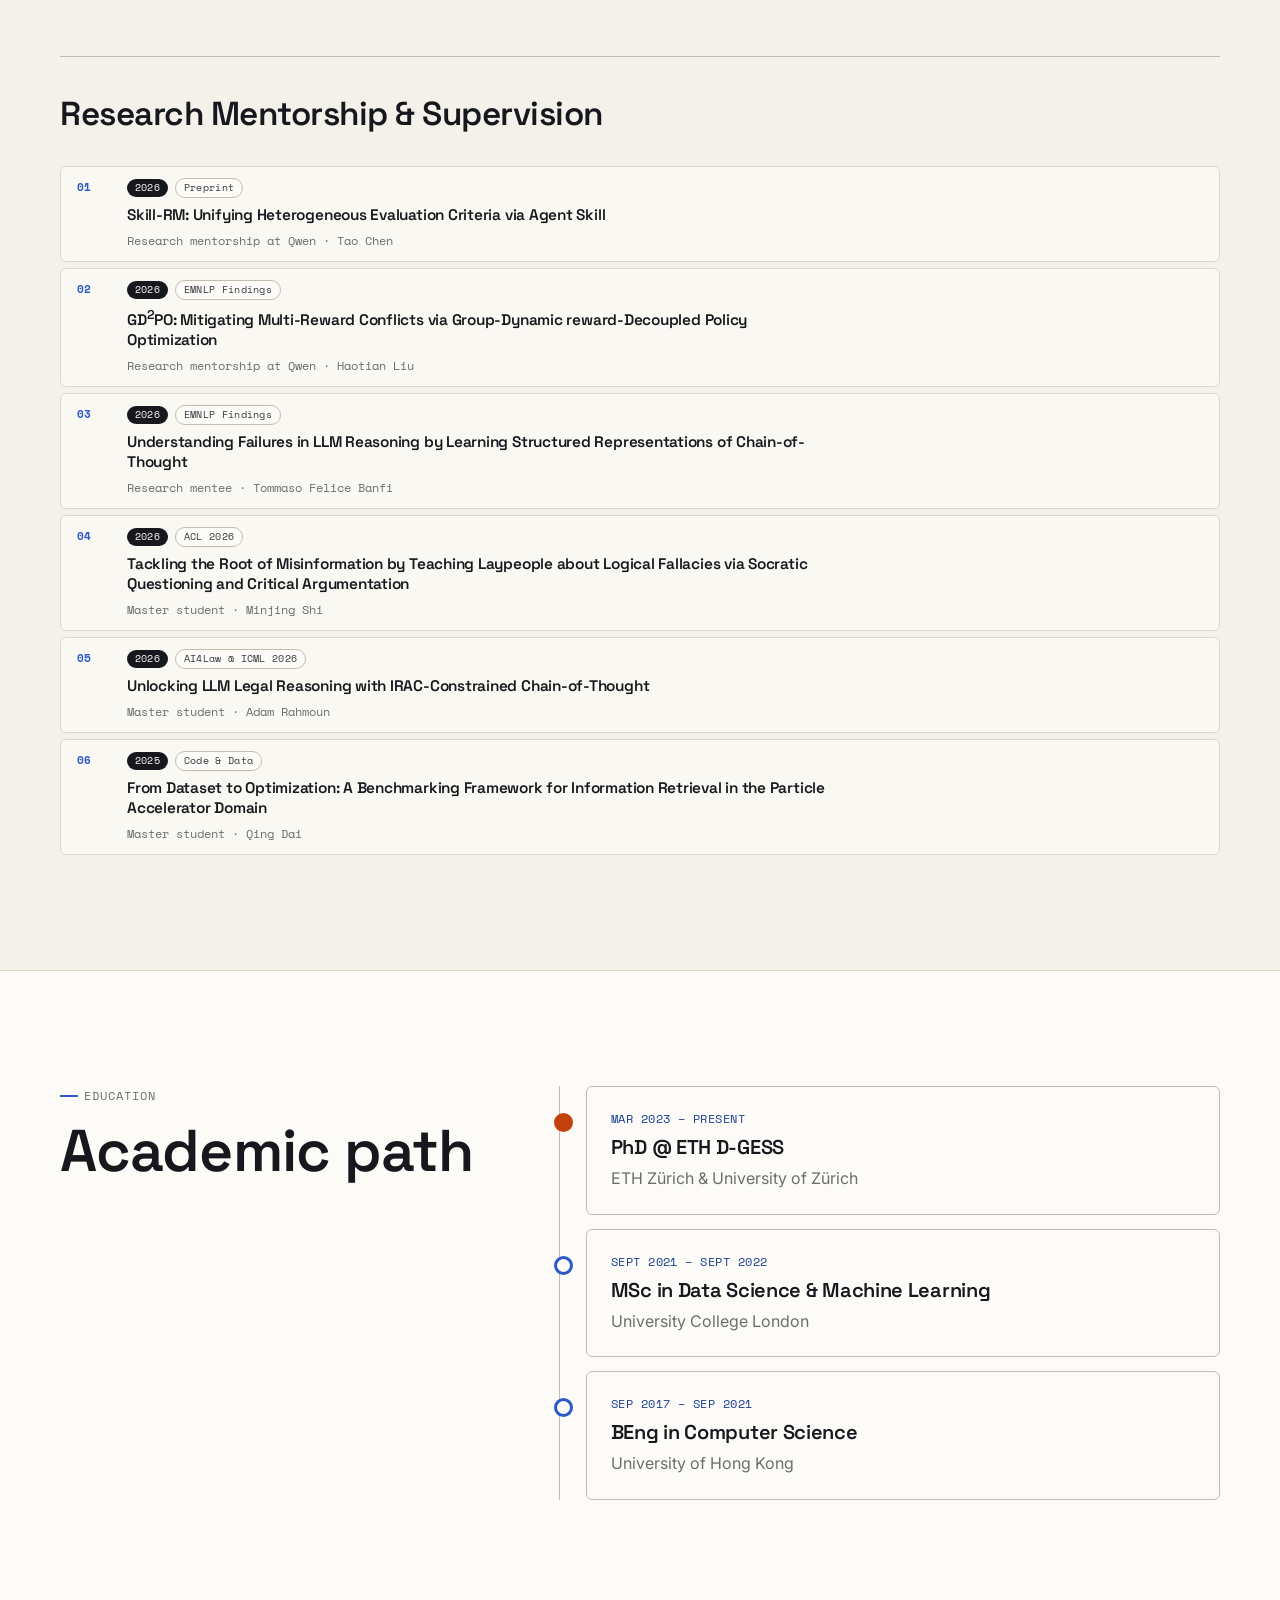
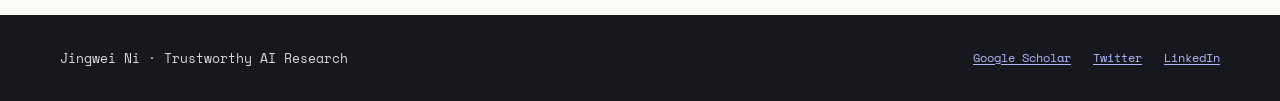
==== commit 34f83793: "Update research vision and highlights" ====
--- a/index.html
+++ b/index.html
@@ -3,7 +3,7 @@
 <head>
   <meta charset="utf-8">
   <meta name="viewport" content="width=device-width, initial-scale=1">
-  <meta name="description" content="Jingwei Ni is a PhD student in NLP at ETH Zurich and the University of Zurich working on trustworthy AI: mining uncertainty from large language models and exposing it for human supervision, with applications in climate and legal NLP.">
+  <meta name="description" content="Jingwei Ni studies trustworthy LLMs and agents at ETH Zürich and the University of Zürich, connecting natural-language guidance and calibrated uncertainty to better human oversight.">
   <title>Jingwei Ni | Trustworthy AI Research</title>
   <link rel="preconnect" href="https://fonts.googleapis.com">
   <link rel="preconnect" href="https://fonts.gstatic.com" crossorigin>
@@ -33,13 +33,13 @@
       <div class="container hero-grid">
         <div class="hero-copy">
           <p class="readout hero-readout">
-            <span>Uncertainty Quantification · NLP</span>
+            <span>Natural-language guidance · Uncertainty</span>
             <span aria-hidden="true" class="readout-div">/</span>
             <span>ETH Zürich × University of Zürich</span>
           </p>
-          <h1>AI systems that know <span class="h1-accent">when to be trusted.</span></h1>
+          <h1>More capable AI. <span class="h1-accent">Better human oversight.</span></h1>
           <p class="hero-lede">
-            I quantify the uncertainty a model already carries and use it to guide human supervision and adaptive test-time reasoning.
+            I study how to make LLMs and agents trustworthy when human instructions are incomplete and success is hard to verify.
           </p>
 
           <figure class="hero-figure">
@@ -88,12 +88,11 @@
       <div class="container intro-grid">
         <div class="intro-head" data-reveal>
           <p class="readout">About · Research</p>
-          <h2 class="section-title">Making uncertainty actionable.</h2>
+          <h2 class="section-title">Research vision.</h2>
         </div>
         <div class="prose" data-reveal>
           <p>
-            I am a dedicated AI researcher passionate about building trustworthy AI systems that can make the future better.
-            I am currently pursuing my PhD (2023–2027, expected) under the joint supervision of
+            I am a PhD candidate under the joint supervision of
             <a href="https://elliottash.com/">Prof. Elliott Ash</a> and
             <a href="http://www.mrinmaya.io/">Prof. Mrinmaya Sachan</a> at
             <a href="https://ethz.ch/en.html">ETH Zurich</a>, and
@@ -102,29 +101,43 @@
             I divide my time equally between both institutions.
           </p>
           <p>
-            My research uses uncertainty quantification for two purposes: deciding when a model can be trusted and guiding how it should reason at test time.
+            I study how to make LLMs and agents trustworthy when human instructions are incomplete and success is hard to verify. My research evolves <strong>natural-language guidance</strong> for more reliable decisions and uses <strong>uncertainty</strong> to understand when model judgments deserve trust. My long-term goal is to make advances in AI capability translate into better human oversight. I want models to help us recognize where our requirements need clarification and when they lack the evidence to act.
           </p>
         </div>
       </div>
       <div class="container focus-block">
+        <div class="section-heading" data-reveal>
+          <p class="readout">Selected work</p>
+          <h2 class="section-title">Research highlights.</h2>
+        </div>
         <div class="focus-list">
           <article class="focus-row" data-reveal>
             <div class="focus-row-head">
-              <span class="focus-tag">Improving reliability</span>
-              <h3>Know when a model can be trusted.</h3>
-            </div>
-            <p>
-              A trustworthy model should report low confidence whenever it is likely to be wrong. I extract the uncertainty a model already carries and expose it for human supervision. After calibration, these estimates can support selective prediction and determine when a system should answer, abstain, or defer. This ability to flag its own unreliability is what makes oversight possible.
-            </p>
+              <span class="focus-tag">Natural-language guidance · Judgment</span>
+              <h3><a href="https://aclanthology.org/2025.emnlp-demos.25/">Co-DETECT</a>: Refining natural-language guidance for judgment</h3>
+            </div>
+            <p>Uses <strong>annotation uncertainty</strong> to surface edge cases, then induces generalizable rules for human review, refining incomplete natural-language guidance for more reliable judgments.</p>
           </article>
           <article class="focus-row" data-reveal>
             <div class="focus-row-head">
-              <span class="focus-tag">Enhancing capability</span>
-              <h3>Guide how a model reasons at test time.</h3>
-            </div>
-            <p>
-              Effective test-time scaling needs feedback on whether the current reasoning is reliable, so it can decide whether further inference is worth the cost. Model-internal UQ can provide this self-assessment without repeatedly querying a separate evaluator. Programmatic verifiers provide definitive feedback when criteria are explicit and cheap to check, while LLM judges cover less formal criteria but add cost and latency and remain tied to a chosen rubric. UQ complements these external signals with a model-native test-time signal for deciding when to continue reasoning, explore another path, or stop.
-            </p>
+              <span class="focus-tag">Natural-language guidance · Action</span>
+              <h3><a href="https://arxiv.org/abs/2603.25158">Trace2Skill</a>: Learning natural-language guidance for action</h3>
+            </div>
+            <p>Uses <strong>induction</strong> across successful and failed executions to improve natural-language guidance for agents, producing reusable skills that transfer across tasks and models without parameter updates.</p>
+          </article>
+          <article class="focus-row" data-reveal>
+            <div class="focus-row-head">
+              <span class="focus-tag">Guidance · Uncertainty calibration</span>
+              <h3><a href="https://aclanthology.org/2025.naacl-long.271/">DIRAS</a>: Calibrating judgments under natural-language guidance</h3>
+            </div>
+            <p>Improves <strong>uncertainty calibration</strong> through better natural-language guidance, then distills calibrated relevance judgments into smaller models for more efficient deployment.</p>
+          </article>
+          <article class="focus-row" data-reveal>
+            <div class="focus-row-head">
+              <span class="focus-tag">Uncertainty · Reasoning</span>
+              <h3><a href="https://aclanthology.org/2026.acl-long.536/">ReProbe</a>: Using internal uncertainty signals to guide reasoning</h3>
+            </div>
+            <p>Reads <strong>internal uncertainty signals</strong> from a frozen LLM to estimate reasoning-step credibility, enabling efficient step verification and test-time search without a separate large process reward model.</p>
           </article>
         </div>
         <div class="focus-cta" data-reveal>
@@ -179,7 +192,7 @@
             <p class="readout">Publications</p>
             <h2 class="section-title">Selected research</h2>
           </div>
-          <p class="section-note">Quantifying uncertainty in language models and using it to guide reliable decisions and adaptive reasoning.</p>
+          <p class="section-note">Natural-language guidance and uncertainty for more reliable judgments, agent actions, and human oversight.</p>
         </div>
 
         <div class="selected-grid">
@@ -189,7 +202,7 @@
               <span class="tag tag-oral">ACL 2026 Oral</span>
             </div>
             <h3><a href="https://arxiv.org/abs/2511.06209">ReProbe: Efficient Test-Time Scaling of Multi-Step Reasoning by Probing Internal States of Large Language Models</a></h3>
-            <p class="pub-tldr">Reads the model's own internal states mid-reasoning to tell when an answer has settled, scaling test-time reasoning only as far as the model actually needs.</p>
+            <p class="pub-tldr">Reads <strong>internal uncertainty signals</strong> from a frozen LLM to estimate reasoning-step credibility, enabling efficient step verification and test-time search without a separate large process reward model.</p>
             <p class="pub-authors">Jingwei Ni et al.</p>
           </article>
           <article class="publication-card" data-reveal>
@@ -198,7 +211,7 @@
               <span class="tag">EMNLP Main</span>
             </div>
             <h3><a href="https://arxiv.org/abs/2603.25158">Trace2Skill: Distill Trajectory-Local Lessons into Transferable Agent Skills</a></h3>
-            <p class="pub-tldr">Developed at Qwen, Trace2Skill distills successful and failed trajectories into reusable agent skills, using verifier-grounded experience to improve future test-time behavior.</p>
+            <p class="pub-tldr">Uses <strong>induction</strong> across successful and failed executions to improve natural-language guidance for agents, producing reusable skills that transfer across tasks and models without parameter updates.</p>
             <p class="pub-authors">Jingwei Ni et al.</p>
           </article>
           <article class="publication-card" data-reveal>
@@ -216,7 +229,7 @@
               <span class="tag">NAACL 2025 Long</span>
             </div>
             <h3><a href="https://arxiv.org/abs/2406.14162">DIRAS: Efficient LLM Annotation of Document Relevance for Retrieval Augmented Generation</a></h3>
-            <p class="pub-tldr">Trains small, cheap models to judge whether retrieved documents are truly relevant, giving RAG an external check on its evidence before the generator ever sees it.</p>
+            <p class="pub-tldr">Improves <strong>uncertainty calibration</strong> through better natural-language guidance, then distills calibrated relevance judgments into smaller models for more efficient deployment.</p>
             <p class="pub-authors">Jingwei Ni et al.</p>
           </article>
           <article class="publication-card" data-reveal>
@@ -225,7 +238,7 @@
               <span class="tag">EMNLP Demo</span>
             </div>
             <h3><a href="https://arxiv.org/abs/2507.05010">Co-DETECT: Collaborative Discovery of Edge Cases in Text Classification</a></h3>
-            <p class="pub-tldr">Pairs human annotators with an LLM to surface the edge cases a classifier quietly gets wrong, pointing oversight straight at the model's blind spots.</p>
+            <p class="pub-tldr">Uses <strong>annotation uncertainty</strong> to surface edge cases, then induces generalizable rules for human review, refining incomplete natural-language guidance for more reliable judgments.</p>
             <p class="pub-authors">Chenfei Xiong*, Jingwei Ni* et al.</p>
           </article>
           <article class="publication-card" data-reveal>
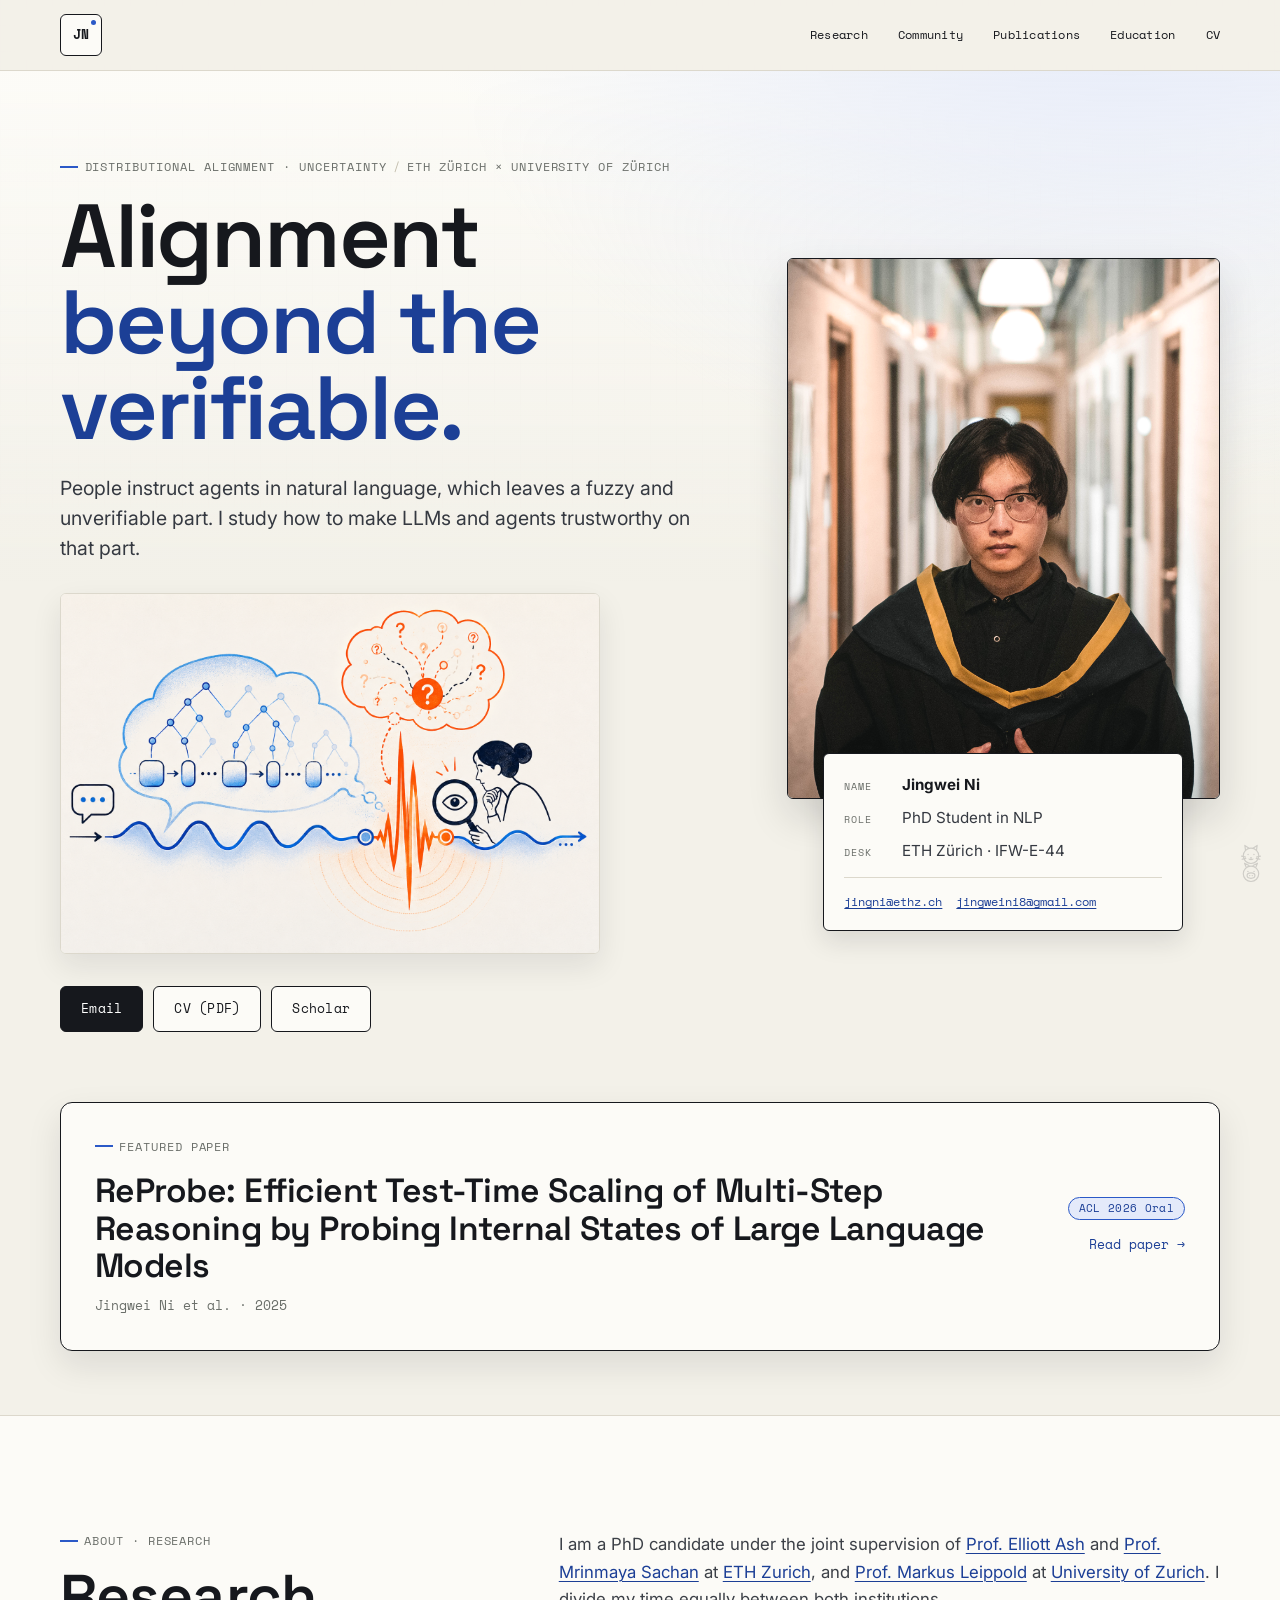
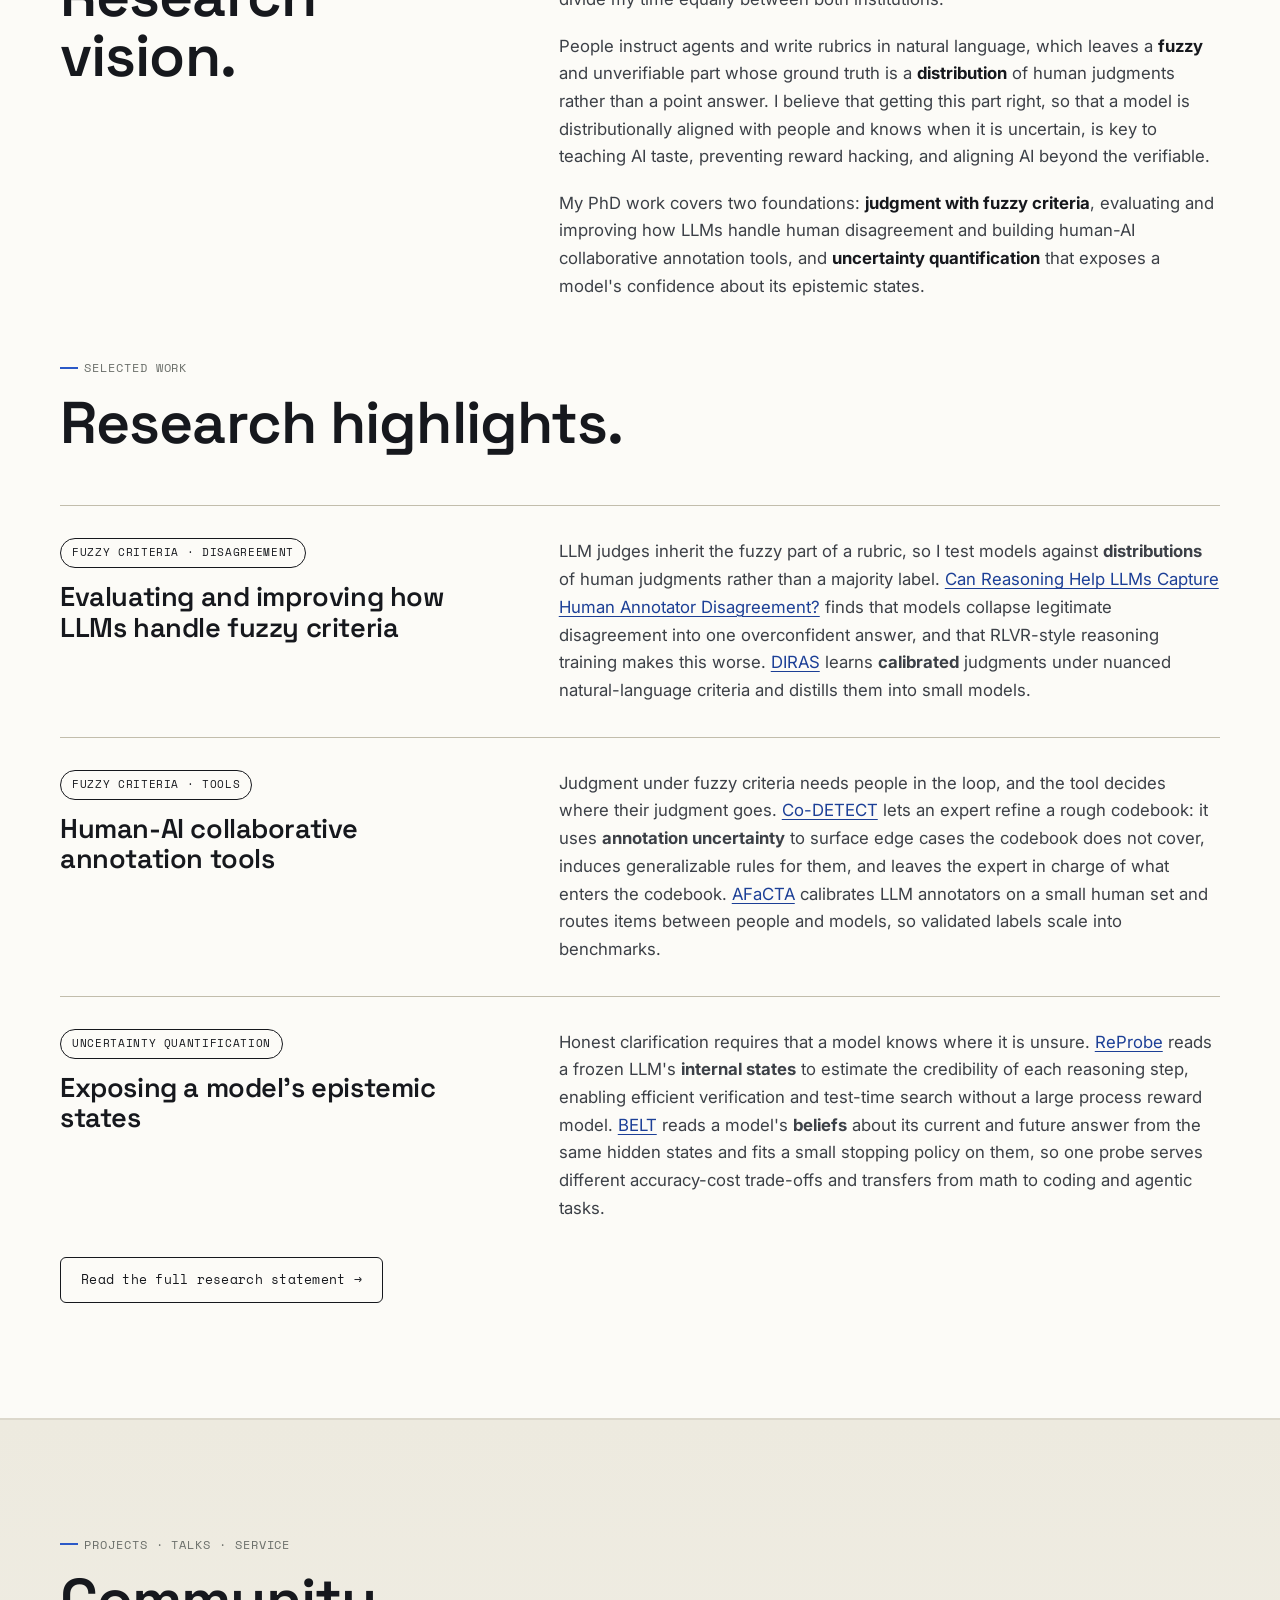
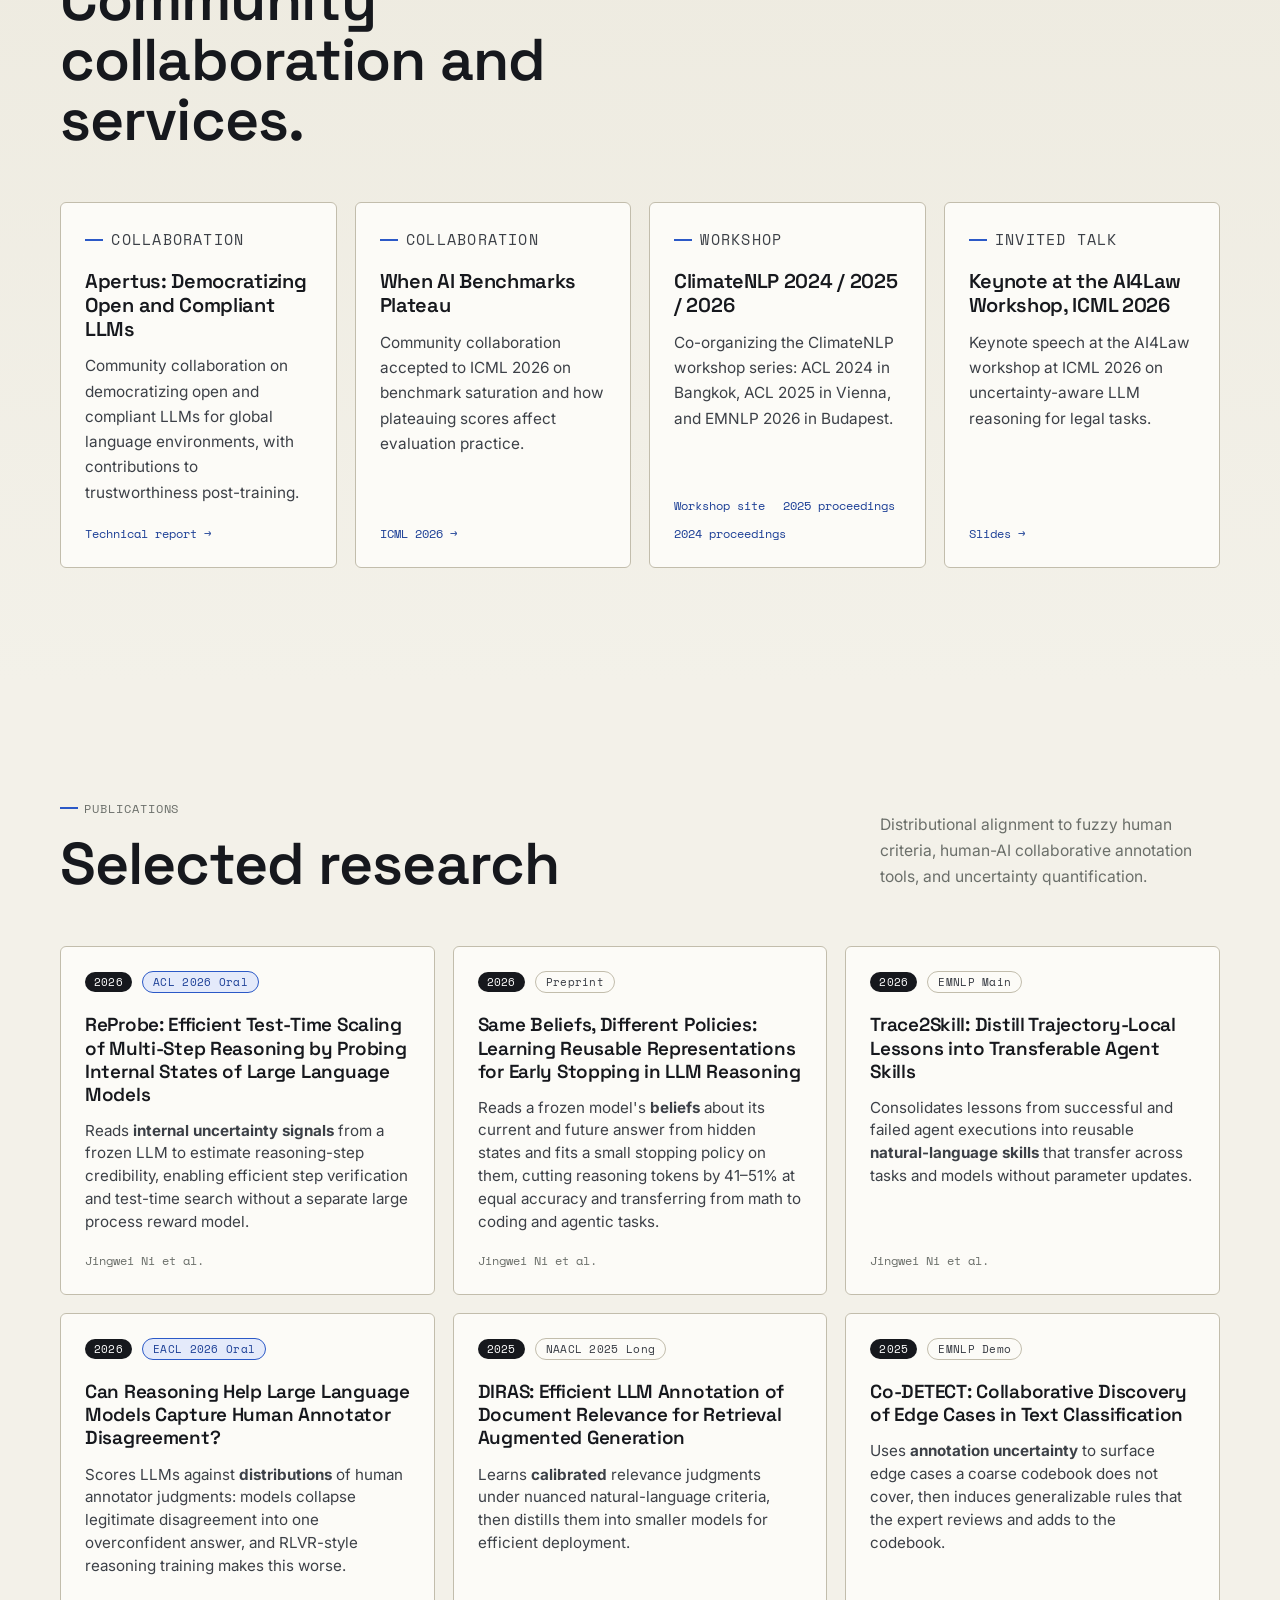
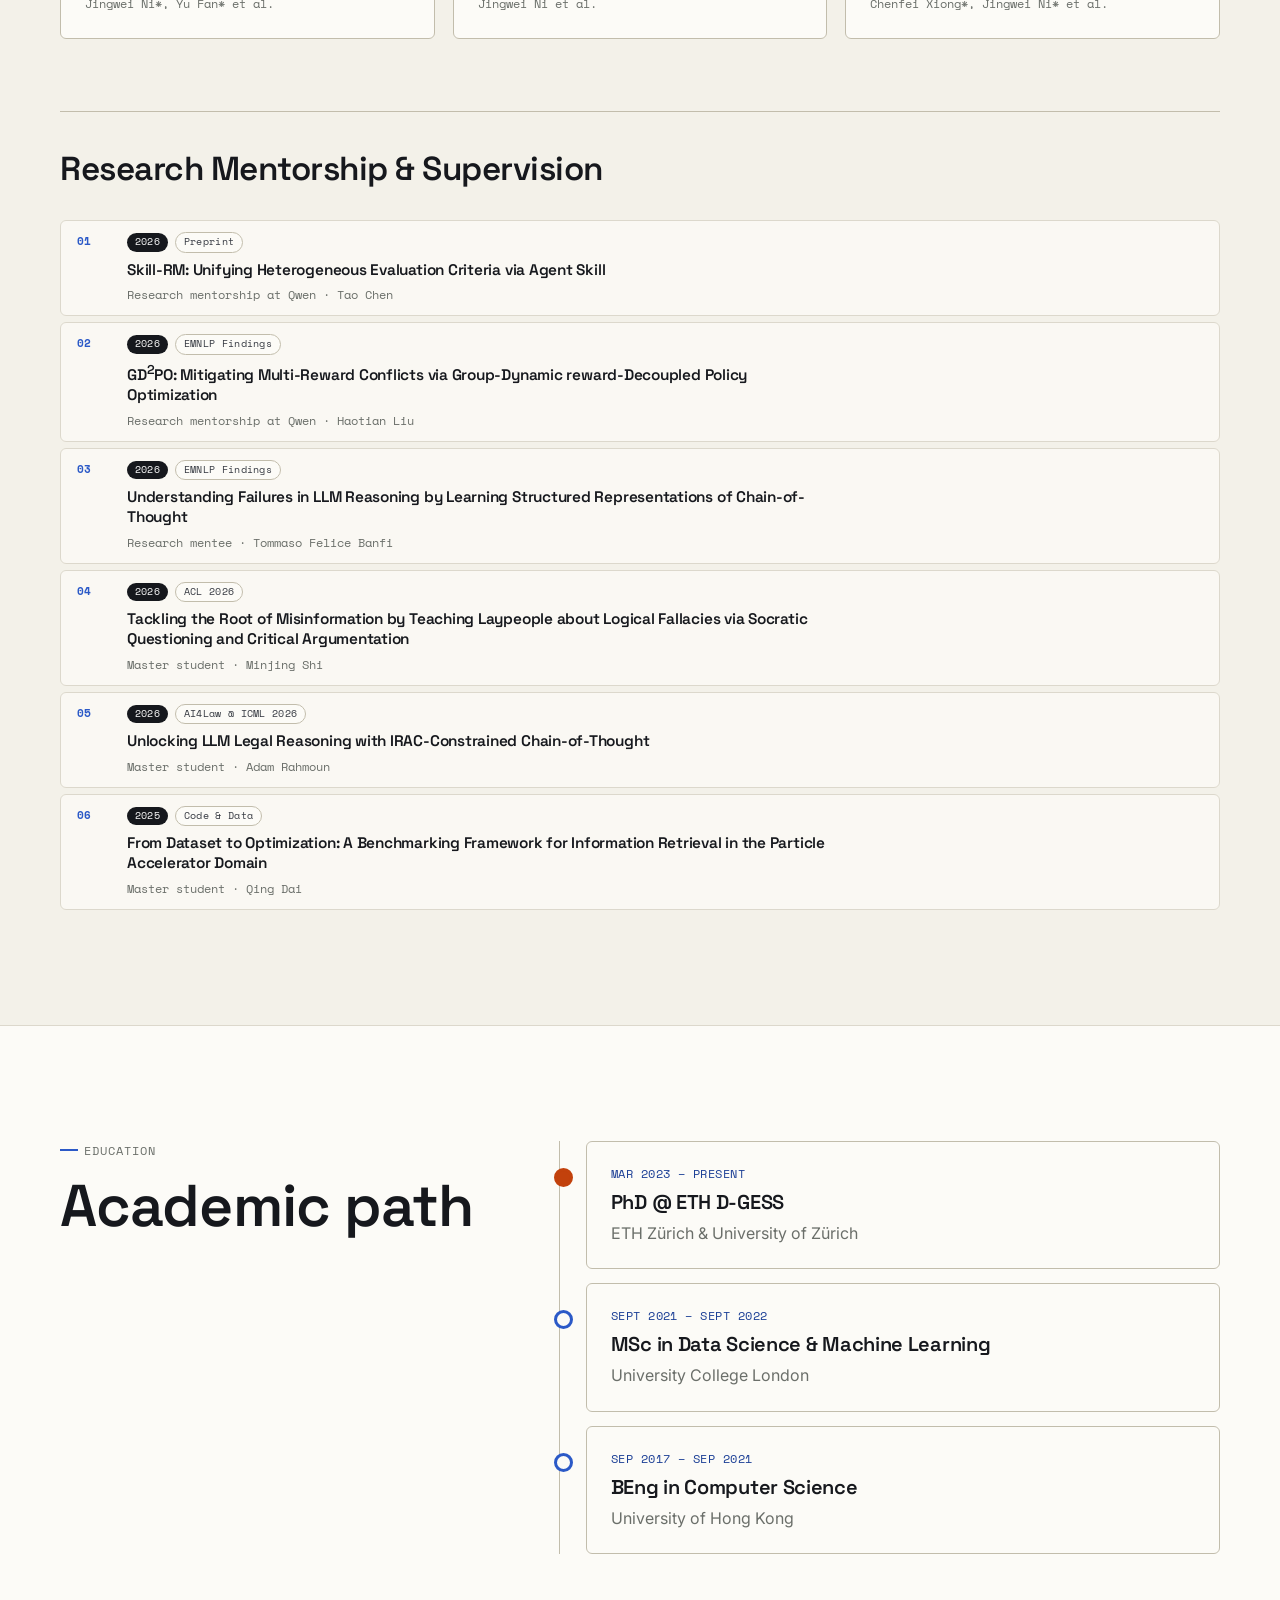
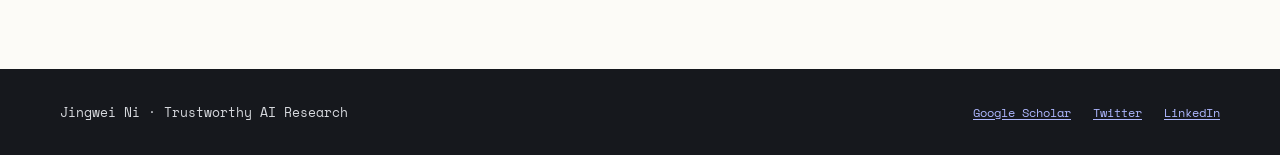
==== commit 66b6ddb9: "Reframe site around fuzzy criteria, distributional alignment, and uncertainty - New bio: the fuzzy, " ====
--- a/index.html
+++ b/index.html
@@ -3,7 +3,7 @@
 <head>
   <meta charset="utf-8">
   <meta name="viewport" content="width=device-width, initial-scale=1">
-  <meta name="description" content="Jingwei Ni studies trustworthy LLMs and agents at ETH Zürich and the University of Zürich, connecting natural-language guidance and calibrated uncertainty to better human oversight.">
+  <meta name="description" content="Jingwei Ni studies trustworthy LLMs and agents at ETH Zürich and the University of Zürich: distributional alignment to fuzzy human criteria, human-AI collaborative annotation tools, and uncertainty quantification.">
   <title>Jingwei Ni | Trustworthy AI Research</title>
   <link rel="preconnect" href="https://fonts.googleapis.com">
   <link rel="preconnect" href="https://fonts.gstatic.com" crossorigin>
@@ -33,13 +33,13 @@
       <div class="container hero-grid">
         <div class="hero-copy">
           <p class="readout hero-readout">
-            <span>Natural-language guidance · Uncertainty</span>
+            <span>Distributional alignment · Uncertainty</span>
             <span aria-hidden="true" class="readout-div">/</span>
             <span>ETH Zürich × University of Zürich</span>
           </p>
-          <h1>More capable AI. <span class="h1-accent">Better human oversight.</span></h1>
+          <h1>Alignment <span class="h1-accent">beyond the verifiable.</span></h1>
           <p class="hero-lede">
-            I study how to make LLMs and agents trustworthy when human instructions are incomplete and success is hard to verify.
+            People instruct agents in natural language, which leaves a fuzzy and unverifiable part. I study how to make LLMs and agents trustworthy on that part.
           </p>
 
           <figure class="hero-figure">
@@ -101,7 +101,10 @@
             I divide my time equally between both institutions.
           </p>
           <p>
-            I study how to make LLMs and agents trustworthy when human instructions are incomplete and success is hard to verify. My research evolves <strong>natural-language guidance</strong> for more reliable decisions and uses <strong>uncertainty</strong> to understand when model judgments deserve trust. My long-term goal is to make advances in AI capability translate into better human oversight. I want models to help us recognize where our requirements need clarification and when they lack the evidence to act.
+            People instruct agents and write rubrics in natural language, which leaves a <strong>fuzzy</strong> and unverifiable part whose ground truth is a <strong>distribution</strong> of human judgments rather than a point answer. I believe that getting this part right, so that a model is distributionally aligned with people and knows when it is uncertain, is key to teaching AI taste, preventing reward hacking, and aligning AI beyond the verifiable.
+          </p>
+          <p>
+            My PhD work covers two foundations: <strong>judgment with fuzzy criteria</strong>, evaluating and improving how LLMs handle human disagreement and building human-AI collaborative annotation tools, and <strong>uncertainty quantification</strong> that exposes a model's confidence about its epistemic states.
           </p>
         </div>
       </div>
@@ -113,31 +116,24 @@
         <div class="focus-list">
           <article class="focus-row" data-reveal>
             <div class="focus-row-head">
-              <span class="focus-tag">Natural-language guidance · Judgment</span>
-              <h3><a href="https://aclanthology.org/2025.emnlp-demos.25/">Co-DETECT</a>: Refining natural-language guidance for judgment</h3>
-            </div>
-            <p>Uses <strong>annotation uncertainty</strong> to surface edge cases, then induces generalizable rules for human review, refining incomplete natural-language guidance for more reliable judgments.</p>
+              <span class="focus-tag">Fuzzy criteria · Disagreement</span>
+              <h3>Evaluating and improving how LLMs handle fuzzy criteria</h3>
+            </div>
+            <p>LLM judges inherit the fuzzy part of a rubric, so I test models against <strong>distributions</strong> of human judgments rather than a majority label. <a href="https://aclanthology.org/2026.eacl-long.3/">Can Reasoning Help LLMs Capture Human Annotator Disagreement?</a> finds that models collapse legitimate disagreement into one overconfident answer, and that RLVR-style reasoning training makes this worse. <a href="https://aclanthology.org/2025.naacl-long.271/">DIRAS</a> learns <strong>calibrated</strong> judgments under nuanced natural-language criteria and distills them into small models.</p>
           </article>
           <article class="focus-row" data-reveal>
             <div class="focus-row-head">
-              <span class="focus-tag">Natural-language guidance · Action</span>
-              <h3><a href="https://arxiv.org/abs/2603.25158">Trace2Skill</a>: Learning natural-language guidance for action</h3>
-            </div>
-            <p>Uses <strong>induction</strong> across successful and failed executions to improve natural-language guidance for agents, producing reusable skills that transfer across tasks and models without parameter updates.</p>
+              <span class="focus-tag">Fuzzy criteria · Tools</span>
+              <h3>Human-AI collaborative annotation tools</h3>
+            </div>
+            <p>Judgment under fuzzy criteria needs people in the loop, and the tool decides where their judgment goes. <a href="https://aclanthology.org/2025.emnlp-demos.25/">Co-DETECT</a> lets an expert refine a rough codebook: it uses <strong>annotation uncertainty</strong> to surface edge cases the codebook does not cover, induces generalizable rules for them, and leaves the expert in charge of what enters the codebook. <a href="https://aclanthology.org/2024.acl-long.104/">AFaCTA</a> calibrates LLM annotators on a small human set and routes items between people and models, so validated labels scale into benchmarks.</p>
           </article>
           <article class="focus-row" data-reveal>
             <div class="focus-row-head">
-              <span class="focus-tag">Guidance · Uncertainty calibration</span>
-              <h3><a href="https://aclanthology.org/2025.naacl-long.271/">DIRAS</a>: Calibrating judgments under natural-language guidance</h3>
-            </div>
-            <p>Improves <strong>uncertainty calibration</strong> through better natural-language guidance, then distills calibrated relevance judgments into smaller models for more efficient deployment.</p>
-          </article>
-          <article class="focus-row" data-reveal>
-            <div class="focus-row-head">
-              <span class="focus-tag">Uncertainty · Reasoning</span>
-              <h3><a href="https://aclanthology.org/2026.acl-long.536/">ReProbe</a>: Using internal uncertainty signals to guide reasoning</h3>
-            </div>
-            <p>Reads <strong>internal uncertainty signals</strong> from a frozen LLM to estimate reasoning-step credibility, enabling efficient step verification and test-time search without a separate large process reward model.</p>
+              <span class="focus-tag">Uncertainty quantification</span>
+              <h3>Exposing a model's epistemic states</h3>
+            </div>
+            <p>Honest clarification requires that a model knows where it is unsure. <a href="https://aclanthology.org/2026.acl-long.536/">ReProbe</a> reads a frozen LLM's <strong>internal states</strong> to estimate the credibility of each reasoning step, enabling efficient verification and test-time search without a large process reward model. <a href="https://arxiv.org/abs/2610.30450">BELT</a> reads a model's <strong>beliefs</strong> about its current and future answer from the same hidden states and fits a small stopping policy on them, so one probe serves different accuracy-cost trade-offs and transfers from math to coding and agentic tasks.</p>
           </article>
         </div>
         <div class="focus-cta" data-reveal>
@@ -192,7 +188,7 @@
             <p class="readout">Publications</p>
             <h2 class="section-title">Selected research</h2>
           </div>
-          <p class="section-note">Natural-language guidance and uncertainty for more reliable judgments, agent actions, and human oversight.</p>
+          <p class="section-note">Distributional alignment to fuzzy human criteria, human-AI collaborative annotation tools, and uncertainty quantification.</p>
         </div>
 
         <div class="selected-grid">
@@ -208,10 +204,19 @@
           <article class="publication-card" data-reveal>
             <div class="publication-meta">
               <span class="pub-year">2026</span>
+              <span class="tag">Preprint</span>
+            </div>
+            <h3><a href="https://arxiv.org/abs/2610.30450">Same Beliefs, Different Policies: Learning Reusable Representations for Early Stopping in LLM Reasoning</a></h3>
+            <p class="pub-tldr">Reads a frozen model's <strong>beliefs</strong> about its current and future answer from hidden states and fits a small stopping policy on them, cutting reasoning tokens by 41–51% at equal accuracy and transferring from math to coding and agentic tasks.</p>
+            <p class="pub-authors">Jingwei Ni et al.</p>
+          </article>
+          <article class="publication-card" data-reveal>
+            <div class="publication-meta">
+              <span class="pub-year">2026</span>
               <span class="tag">EMNLP Main</span>
             </div>
             <h3><a href="https://arxiv.org/abs/2603.25158">Trace2Skill: Distill Trajectory-Local Lessons into Transferable Agent Skills</a></h3>
-            <p class="pub-tldr">Uses <strong>induction</strong> across successful and failed executions to improve natural-language guidance for agents, producing reusable skills that transfer across tasks and models without parameter updates.</p>
+            <p class="pub-tldr">Consolidates lessons from successful and failed agent executions into reusable <strong>natural-language skills</strong> that transfer across tasks and models without parameter updates.</p>
             <p class="pub-authors">Jingwei Ni et al.</p>
           </article>
           <article class="publication-card" data-reveal>
@@ -220,7 +225,7 @@
               <span class="tag tag-oral">EACL 2026 Oral</span>
             </div>
             <h3><a href="https://arxiv.org/abs/2506.19467">Can Reasoning Help Large Language Models Capture Human Annotator Disagreement?</a></h3>
-            <p class="pub-tldr">Tests whether reasoning lets a model recognize when a question is genuinely contested, instead of collapsing real human disagreement into one overconfident answer.</p>
+            <p class="pub-tldr">Scores LLMs against <strong>distributions</strong> of human annotator judgments: models collapse legitimate disagreement into one overconfident answer, and RLVR-style reasoning training makes this worse.</p>
             <p class="pub-authors">Jingwei Ni*, Yu Fan* et al.</p>
           </article>
           <article class="publication-card" data-reveal>
@@ -229,7 +234,7 @@
               <span class="tag">NAACL 2025 Long</span>
             </div>
             <h3><a href="https://arxiv.org/abs/2406.14162">DIRAS: Efficient LLM Annotation of Document Relevance for Retrieval Augmented Generation</a></h3>
-            <p class="pub-tldr">Improves <strong>uncertainty calibration</strong> through better natural-language guidance, then distills calibrated relevance judgments into smaller models for more efficient deployment.</p>
+            <p class="pub-tldr">Learns <strong>calibrated</strong> relevance judgments under nuanced natural-language criteria, then distills them into smaller models for efficient deployment.</p>
             <p class="pub-authors">Jingwei Ni et al.</p>
           </article>
           <article class="publication-card" data-reveal>
@@ -238,17 +243,8 @@
               <span class="tag">EMNLP Demo</span>
             </div>
             <h3><a href="https://arxiv.org/abs/2507.05010">Co-DETECT: Collaborative Discovery of Edge Cases in Text Classification</a></h3>
-            <p class="pub-tldr">Uses <strong>annotation uncertainty</strong> to surface edge cases, then induces generalizable rules for human review, refining incomplete natural-language guidance for more reliable judgments.</p>
+            <p class="pub-tldr">Uses <strong>annotation uncertainty</strong> to surface edge cases a coarse codebook does not cover, then induces generalizable rules that the expert reviews and adds to the codebook.</p>
             <p class="pub-authors">Chenfei Xiong*, Jingwei Ni* et al.</p>
-          </article>
-          <article class="publication-card" data-reveal>
-            <div class="publication-meta">
-              <span class="pub-year">2024</span>
-              <span class="tag">ACL 2024 Long</span>
-            </div>
-            <h3><a href="https://arxiv.org/abs/2402.08277">Towards Faithful and Robust LLM Specialists for Evidence-Based Question-Answering</a></h3>
-            <p class="pub-tldr">Trains open QA specialists to answer strictly from the evidence they are given and resist being misled when it is noisy or missing — keeping every answer traceable to its source.</p>
-            <p class="pub-authors">Tobias Schimanski*, Jingwei Ni* et al.</p>
           </article>
         </div>
 
@@ -333,8 +329,18 @@
             <h2>Full publication list</h2>
           </div>
           <div class="publication-table" role="list" id="full-publication-list" data-collapsible="8">
+            <article class="publication-entry" role="listitem">
+              <div class="publication-index">01</div>
+              <div class="publication-body">
+                <div class="publication-tags">
+                  <span class="pub-year">2026</span>
+                  <span class="tag">Preprint</span>
+                </div>
+                <h3><a href="https://arxiv.org/abs/2610.30450">Same Beliefs, Different Policies: Learning Reusable Representations for Early Stopping in LLM Reasoning</a></h3>
+              </div>
+            </article>
             <article class="publication-entry featured-entry" role="listitem">
-              <div class="publication-index">01</div>
+              <div class="publication-index">02</div>
               <div class="publication-body">
                 <div class="publication-tags">
                   <span class="pub-year">2026</span>
@@ -344,7 +350,7 @@
               </div>
             </article>
             <article class="publication-entry" role="listitem">
-              <div class="publication-index">02</div>
+              <div class="publication-index">03</div>
               <div class="publication-body">
                 <div class="publication-tags">
                   <span class="pub-year">2026</span>
@@ -354,7 +360,7 @@
               </div>
             </article>
             <article class="publication-entry" role="listitem">
-              <div class="publication-index">03</div>
+              <div class="publication-index">04</div>
               <div class="publication-body">
                 <div class="publication-tags">
                   <span class="pub-year">2026</span>
@@ -364,7 +370,7 @@
               </div>
             </article>
             <article class="publication-entry" role="listitem">
-              <div class="publication-index">04</div>
+              <div class="publication-index">05</div>
               <div class="publication-body">
                 <div class="publication-tags">
                   <span class="pub-year">2026</span>
@@ -374,7 +380,7 @@
               </div>
             </article>
             <article class="publication-entry" role="listitem">
-              <div class="publication-index">05</div>
+              <div class="publication-index">06</div>
               <div class="publication-body">
                 <div class="publication-tags">
                   <span class="pub-year">2026</span>
@@ -384,7 +390,7 @@
               </div>
             </article>
             <article class="publication-entry" role="listitem">
-              <div class="publication-index">06</div>
+              <div class="publication-index">07</div>
               <div class="publication-body">
                 <div class="publication-tags">
                   <span class="pub-year">2026</span>
@@ -394,7 +400,7 @@
               </div>
             </article>
             <article class="publication-entry" role="listitem">
-              <div class="publication-index">07</div>
+              <div class="publication-index">08</div>
               <div class="publication-body">
                 <div class="publication-tags">
                   <span class="pub-year">2026</span>
@@ -404,7 +410,7 @@
               </div>
             </article>
             <article class="publication-entry" role="listitem">
-              <div class="publication-index">08</div>
+              <div class="publication-index">09</div>
               <div class="publication-body">
                 <div class="publication-tags">
                   <span class="pub-year">2026</span>
@@ -414,7 +420,7 @@
               </div>
             </article>
             <article class="publication-entry" role="listitem">
-              <div class="publication-index">09</div>
+              <div class="publication-index">10</div>
               <div class="publication-body">
                 <div class="publication-tags">
                   <span class="pub-year">2026</span>
@@ -424,7 +430,7 @@
               </div>
             </article>
             <article class="publication-entry" role="listitem">
-              <div class="publication-index">10</div>
+              <div class="publication-index">11</div>
               <div class="publication-body">
                 <div class="publication-tags">
                   <span class="pub-year">2026</span>
@@ -434,7 +440,7 @@
               </div>
             </article>
             <article class="publication-entry" role="listitem">
-              <div class="publication-index">11</div>
+              <div class="publication-index">12</div>
               <div class="publication-body">
                 <div class="publication-tags">
                   <span class="pub-year">2025</span>
@@ -444,7 +450,7 @@
               </div>
             </article>
             <article class="publication-entry" role="listitem">
-              <div class="publication-index">12</div>
+              <div class="publication-index">13</div>
               <div class="publication-body">
                 <div class="publication-tags">
                   <span class="pub-year">2025</span>
@@ -454,7 +460,7 @@
               </div>
             </article>
             <article class="publication-entry" role="listitem">
-              <div class="publication-index">13</div>
+              <div class="publication-index">14</div>
               <div class="publication-body">
                 <div class="publication-tags">
                   <span class="pub-year">2025</span>
@@ -464,7 +470,7 @@
               </div>
             </article>
             <article class="publication-entry" role="listitem">
-              <div class="publication-index">14</div>
+              <div class="publication-index">15</div>
               <div class="publication-body">
                 <div class="publication-tags">
                   <span class="pub-year">2024</span>
@@ -474,7 +480,7 @@
               </div>
             </article>
             <article class="publication-entry" role="listitem">
-              <div class="publication-index">15</div>
+              <div class="publication-index">16</div>
               <div class="publication-body">
                 <div class="publication-tags">
                   <span class="pub-year">2024</span>
@@ -484,7 +490,7 @@
               </div>
             </article>
             <article class="publication-entry" role="listitem">
-              <div class="publication-index">16</div>
+              <div class="publication-index">17</div>
               <div class="publication-body">
                 <div class="publication-tags">
                   <span class="pub-year">2024</span>
@@ -494,7 +500,7 @@
               </div>
             </article>
             <article class="publication-entry" role="listitem">
-              <div class="publication-index">17</div>
+              <div class="publication-index">18</div>
               <div class="publication-body">
                 <div class="publication-tags">
                   <span class="pub-year">2024</span>
@@ -504,7 +510,7 @@
               </div>
             </article>
             <article class="publication-entry" role="listitem">
-              <div class="publication-index">18</div>
+              <div class="publication-index">19</div>
               <div class="publication-body">
                 <div class="publication-tags">
                   <span class="pub-year">2023</span>
@@ -514,7 +520,7 @@
               </div>
             </article>
             <article class="publication-entry" role="listitem">
-              <div class="publication-index">19</div>
+              <div class="publication-index">20</div>
               <div class="publication-body">
                 <div class="publication-tags">
                   <span class="pub-year">2023</span>
@@ -524,7 +530,7 @@
               </div>
             </article>
             <article class="publication-entry" role="listitem">
-              <div class="publication-index">20</div>
+              <div class="publication-index">21</div>
               <div class="publication-body">
                 <div class="publication-tags">
                   <span class="pub-year">2023</span>
@@ -534,7 +540,7 @@
               </div>
             </article>
             <article class="publication-entry" role="listitem">
-              <div class="publication-index">21</div>
+              <div class="publication-index">22</div>
               <div class="publication-body">
                 <div class="publication-tags">
                   <span class="pub-year">2023</span>
@@ -544,7 +550,7 @@
               </div>
             </article>
             <article class="publication-entry" role="listitem">
-              <div class="publication-index">22</div>
+              <div class="publication-index">23</div>
               <div class="publication-body">
                 <div class="publication-tags">
                   <span class="pub-year">2022</span>
@@ -554,7 +560,7 @@
               </div>
             </article>
             <article class="publication-entry" role="listitem">
-              <div class="publication-index">23</div>
+              <div class="publication-index">24</div>
               <div class="publication-body">
                 <div class="publication-tags">
                   <span class="pub-year">2021</span>
@@ -565,7 +571,7 @@
             </article>
           </div>
           <div class="list-more">
-            <button class="button secondary" type="button" id="publication-toggle" aria-controls="full-publication-list" aria-expanded="false" hidden>Show all 23 publications</button>
+            <button class="button secondary" type="button" id="publication-toggle" aria-controls="full-publication-list" aria-expanded="false" hidden>Show all 24 publications</button>
           </div>
         </div>
       </div>
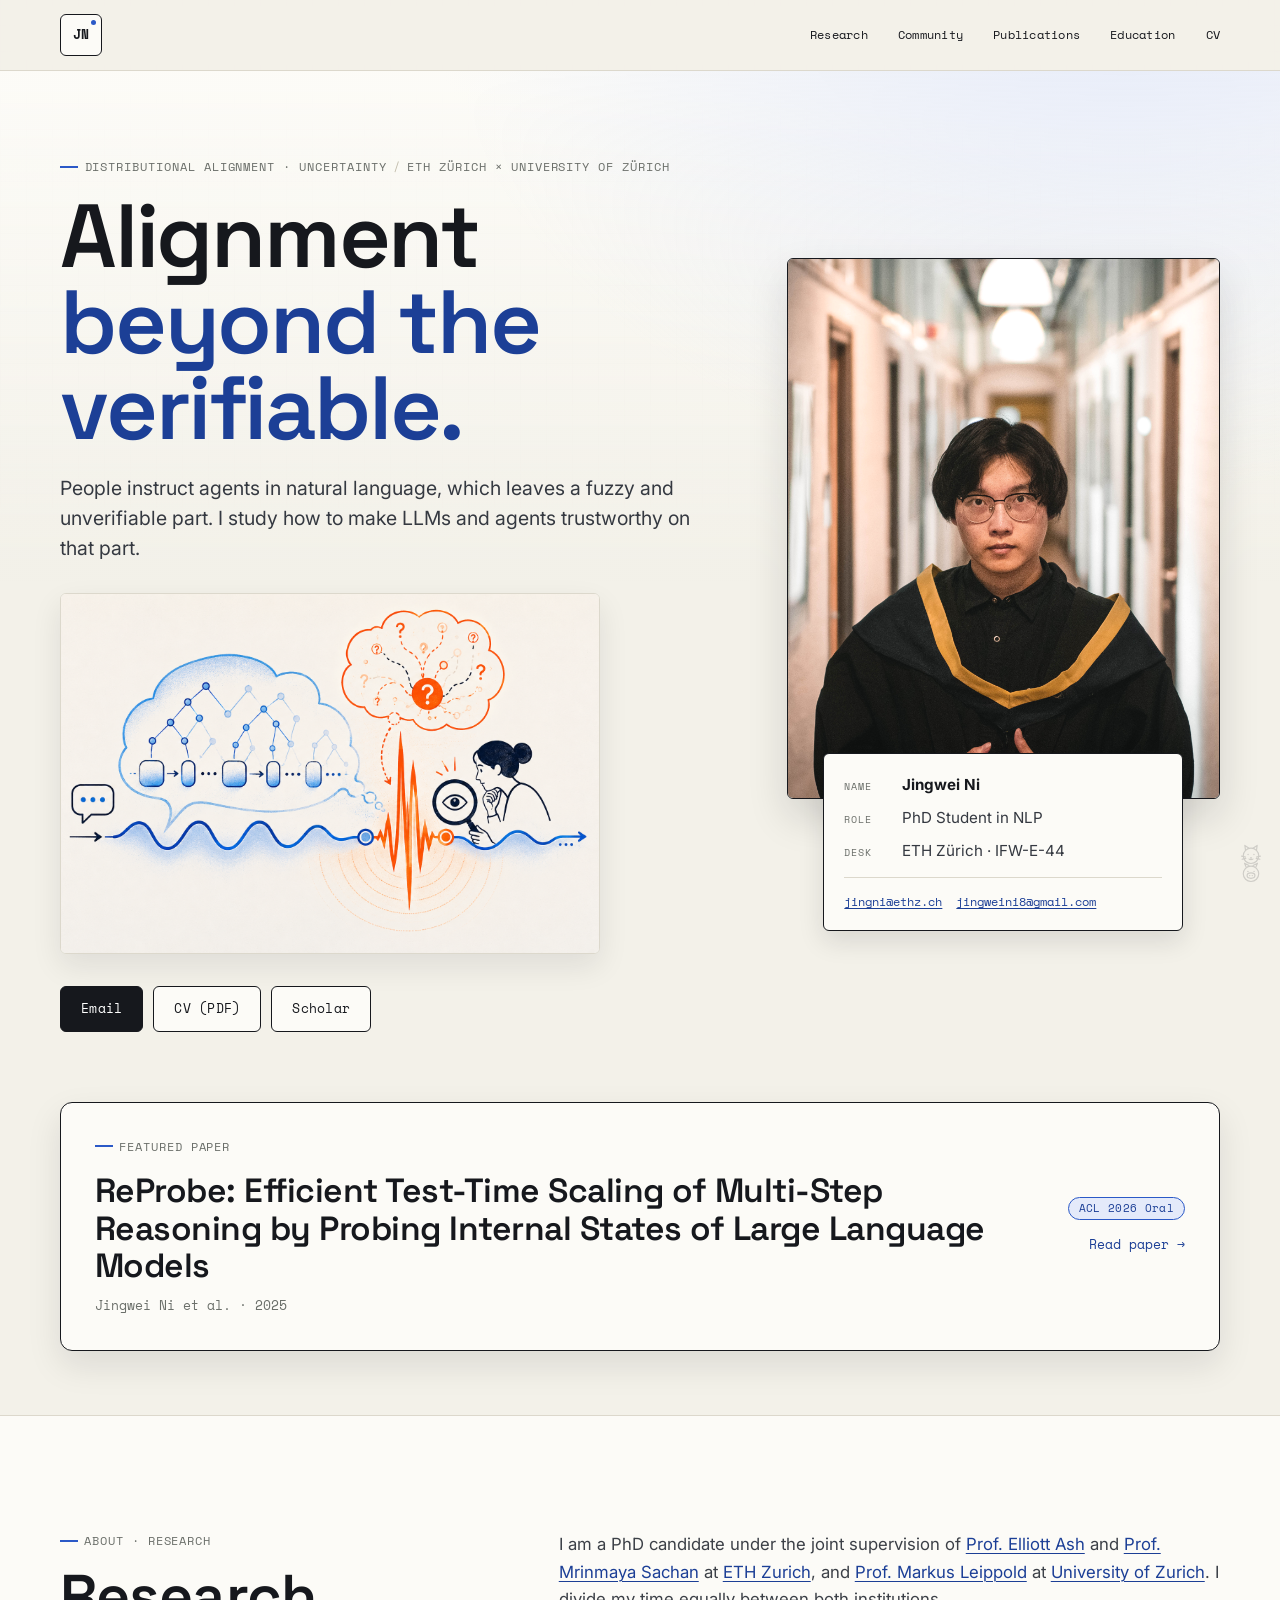
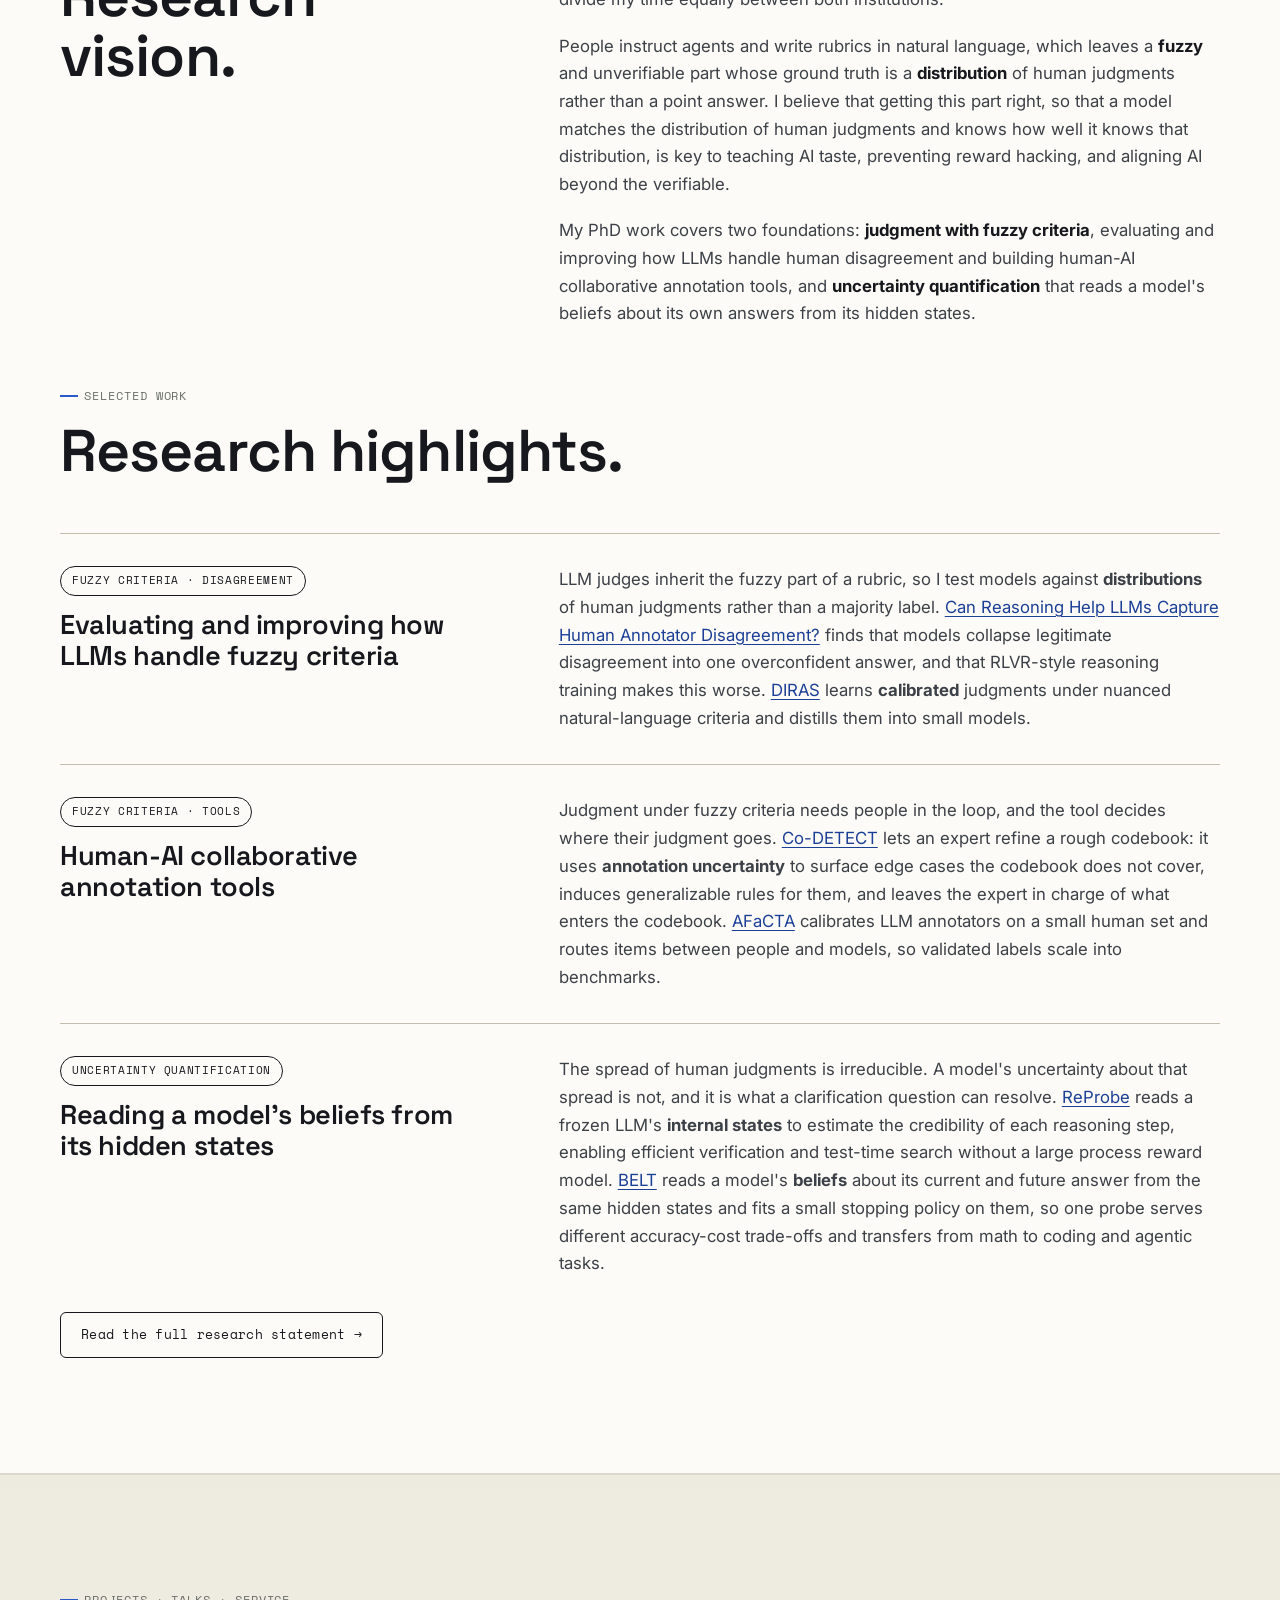
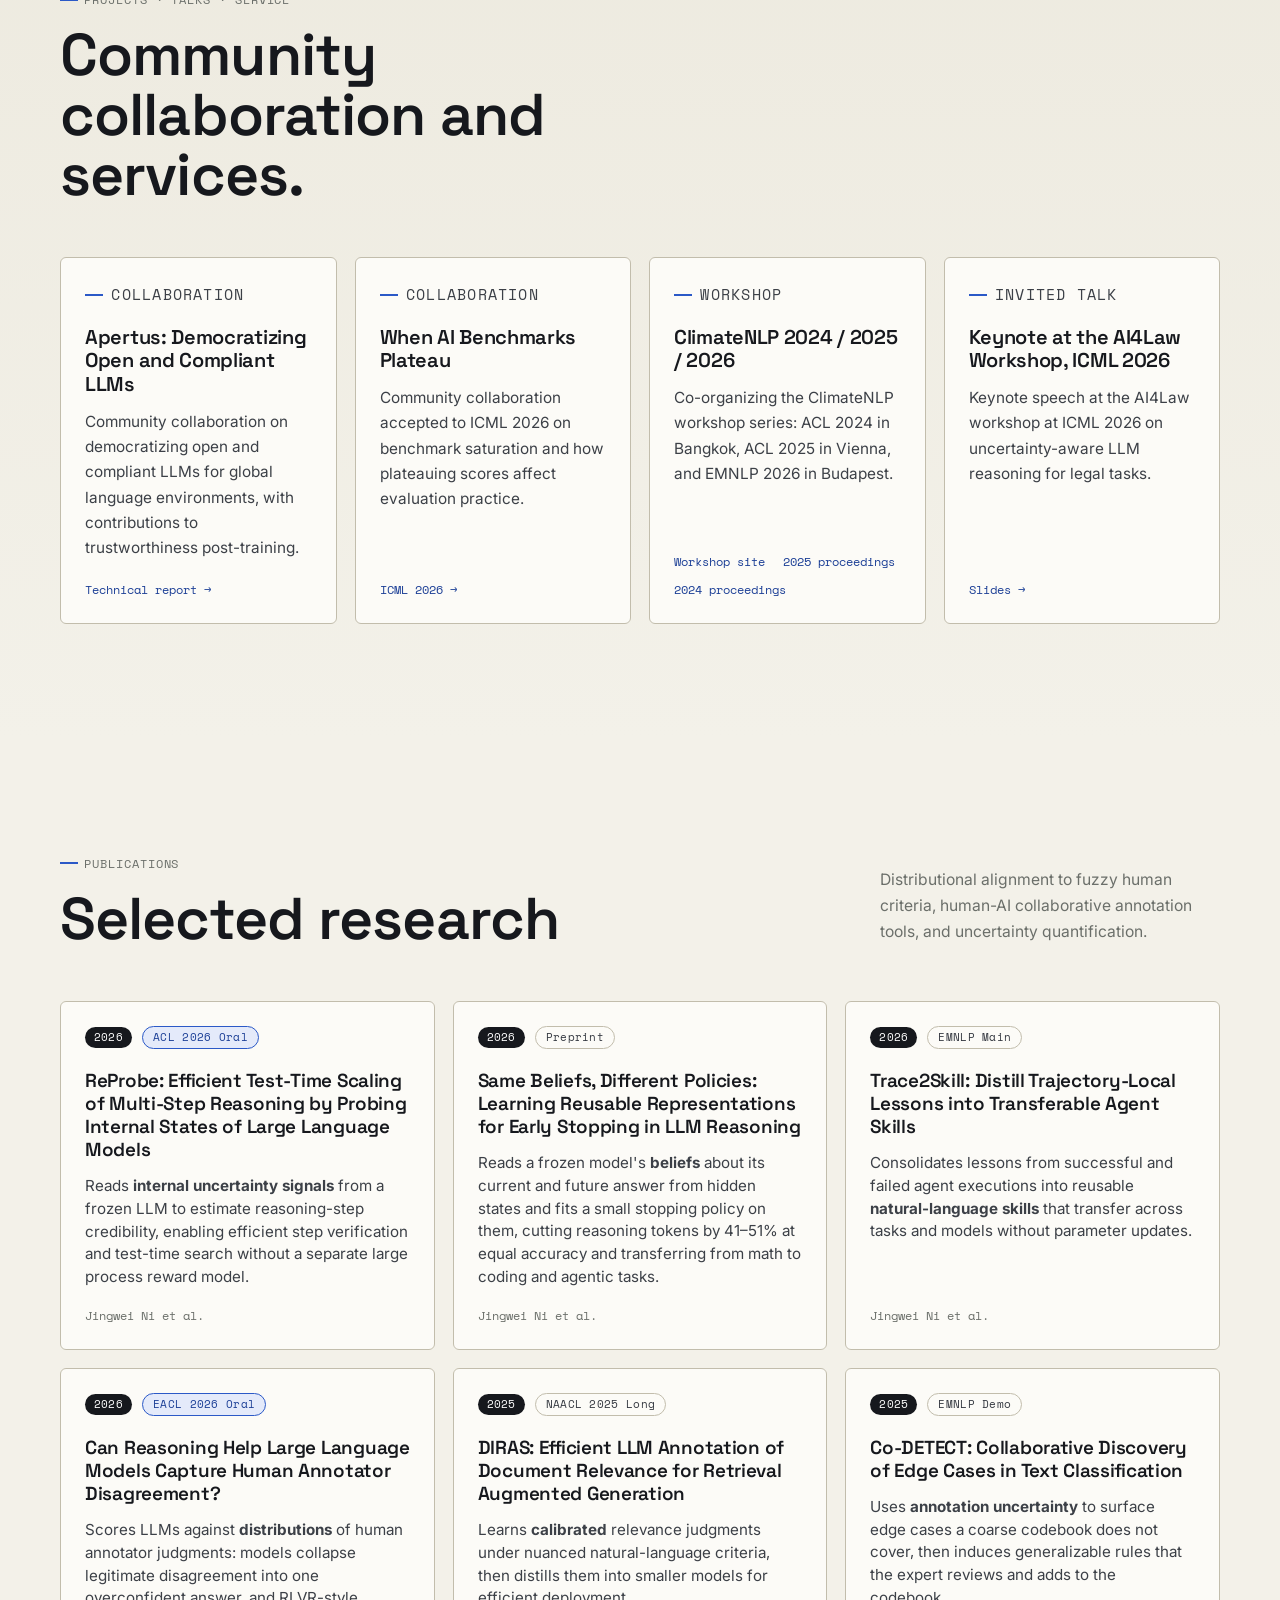
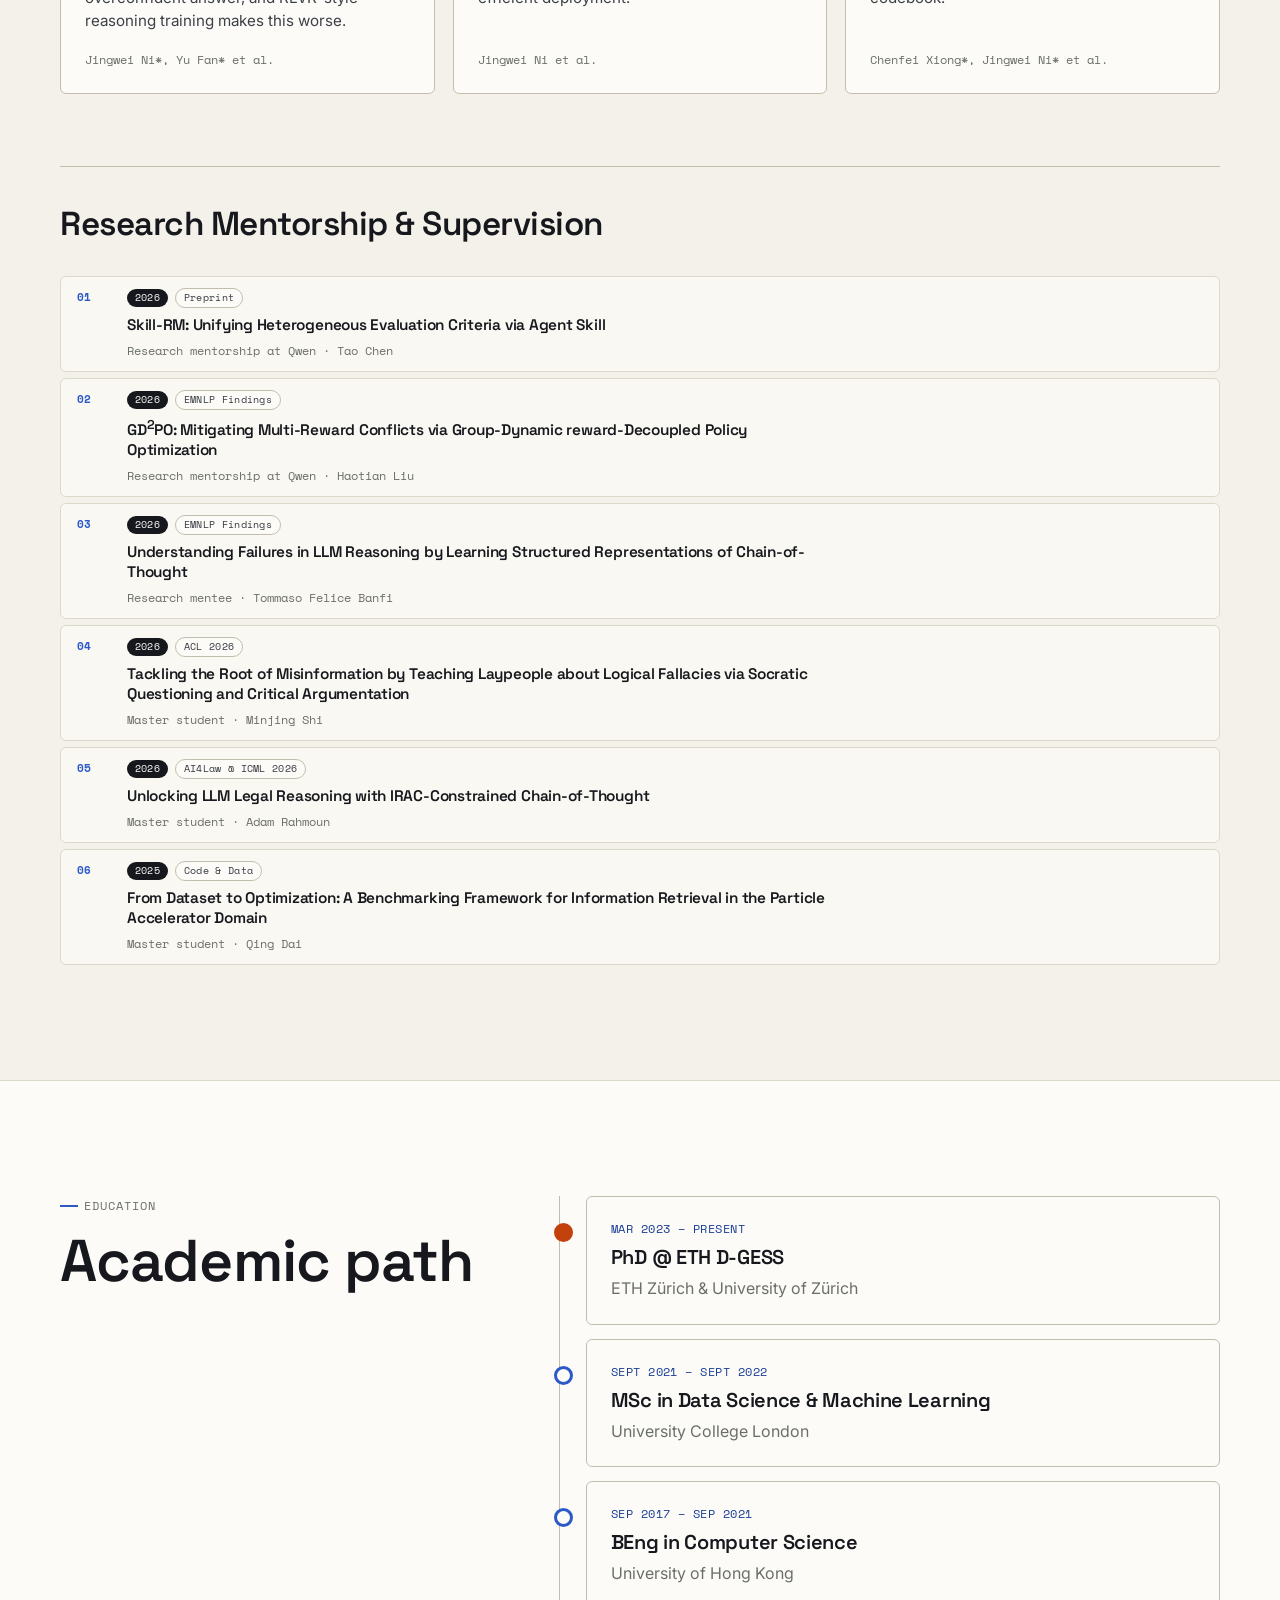
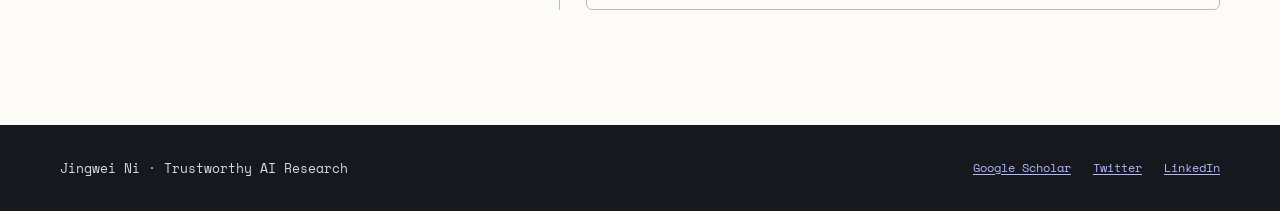
==== commit 010027d8: "Separate the spread of human judgments from the model's uncertainty about it - Bio: a model should m" ====
--- a/index.html
+++ b/index.html
@@ -101,10 +101,10 @@
             I divide my time equally between both institutions.
           </p>
           <p>
-            People instruct agents and write rubrics in natural language, which leaves a <strong>fuzzy</strong> and unverifiable part whose ground truth is a <strong>distribution</strong> of human judgments rather than a point answer. I believe that getting this part right, so that a model is distributionally aligned with people and knows when it is uncertain, is key to teaching AI taste, preventing reward hacking, and aligning AI beyond the verifiable.
+            People instruct agents and write rubrics in natural language, which leaves a <strong>fuzzy</strong> and unverifiable part whose ground truth is a <strong>distribution</strong> of human judgments rather than a point answer. I believe that getting this part right, so that a model matches the distribution of human judgments and knows how well it knows that distribution, is key to teaching AI taste, preventing reward hacking, and aligning AI beyond the verifiable.
           </p>
           <p>
-            My PhD work covers two foundations: <strong>judgment with fuzzy criteria</strong>, evaluating and improving how LLMs handle human disagreement and building human-AI collaborative annotation tools, and <strong>uncertainty quantification</strong> that exposes a model's confidence about its epistemic states.
+            My PhD work covers two foundations: <strong>judgment with fuzzy criteria</strong>, evaluating and improving how LLMs handle human disagreement and building human-AI collaborative annotation tools, and <strong>uncertainty quantification</strong> that reads a model's beliefs about its own answers from its hidden states.
           </p>
         </div>
       </div>
@@ -131,9 +131,9 @@
           <article class="focus-row" data-reveal>
             <div class="focus-row-head">
               <span class="focus-tag">Uncertainty quantification</span>
-              <h3>Exposing a model's epistemic states</h3>
-            </div>
-            <p>Honest clarification requires that a model knows where it is unsure. <a href="https://aclanthology.org/2026.acl-long.536/">ReProbe</a> reads a frozen LLM's <strong>internal states</strong> to estimate the credibility of each reasoning step, enabling efficient verification and test-time search without a large process reward model. <a href="https://arxiv.org/abs/2610.30450">BELT</a> reads a model's <strong>beliefs</strong> about its current and future answer from the same hidden states and fits a small stopping policy on them, so one probe serves different accuracy-cost trade-offs and transfers from math to coding and agentic tasks.</p>
+              <h3>Reading a model's beliefs from its hidden states</h3>
+            </div>
+            <p>The spread of human judgments is irreducible. A model's uncertainty about that spread is not, and it is what a clarification question can resolve. <a href="https://aclanthology.org/2026.acl-long.536/">ReProbe</a> reads a frozen LLM's <strong>internal states</strong> to estimate the credibility of each reasoning step, enabling efficient verification and test-time search without a large process reward model. <a href="https://arxiv.org/abs/2610.30450">BELT</a> reads a model's <strong>beliefs</strong> about its current and future answer from the same hidden states and fits a small stopping policy on them, so one probe serves different accuracy-cost trade-offs and transfers from math to coding and agentic tasks.</p>
           </article>
         </div>
         <div class="focus-cta" data-reveal>
